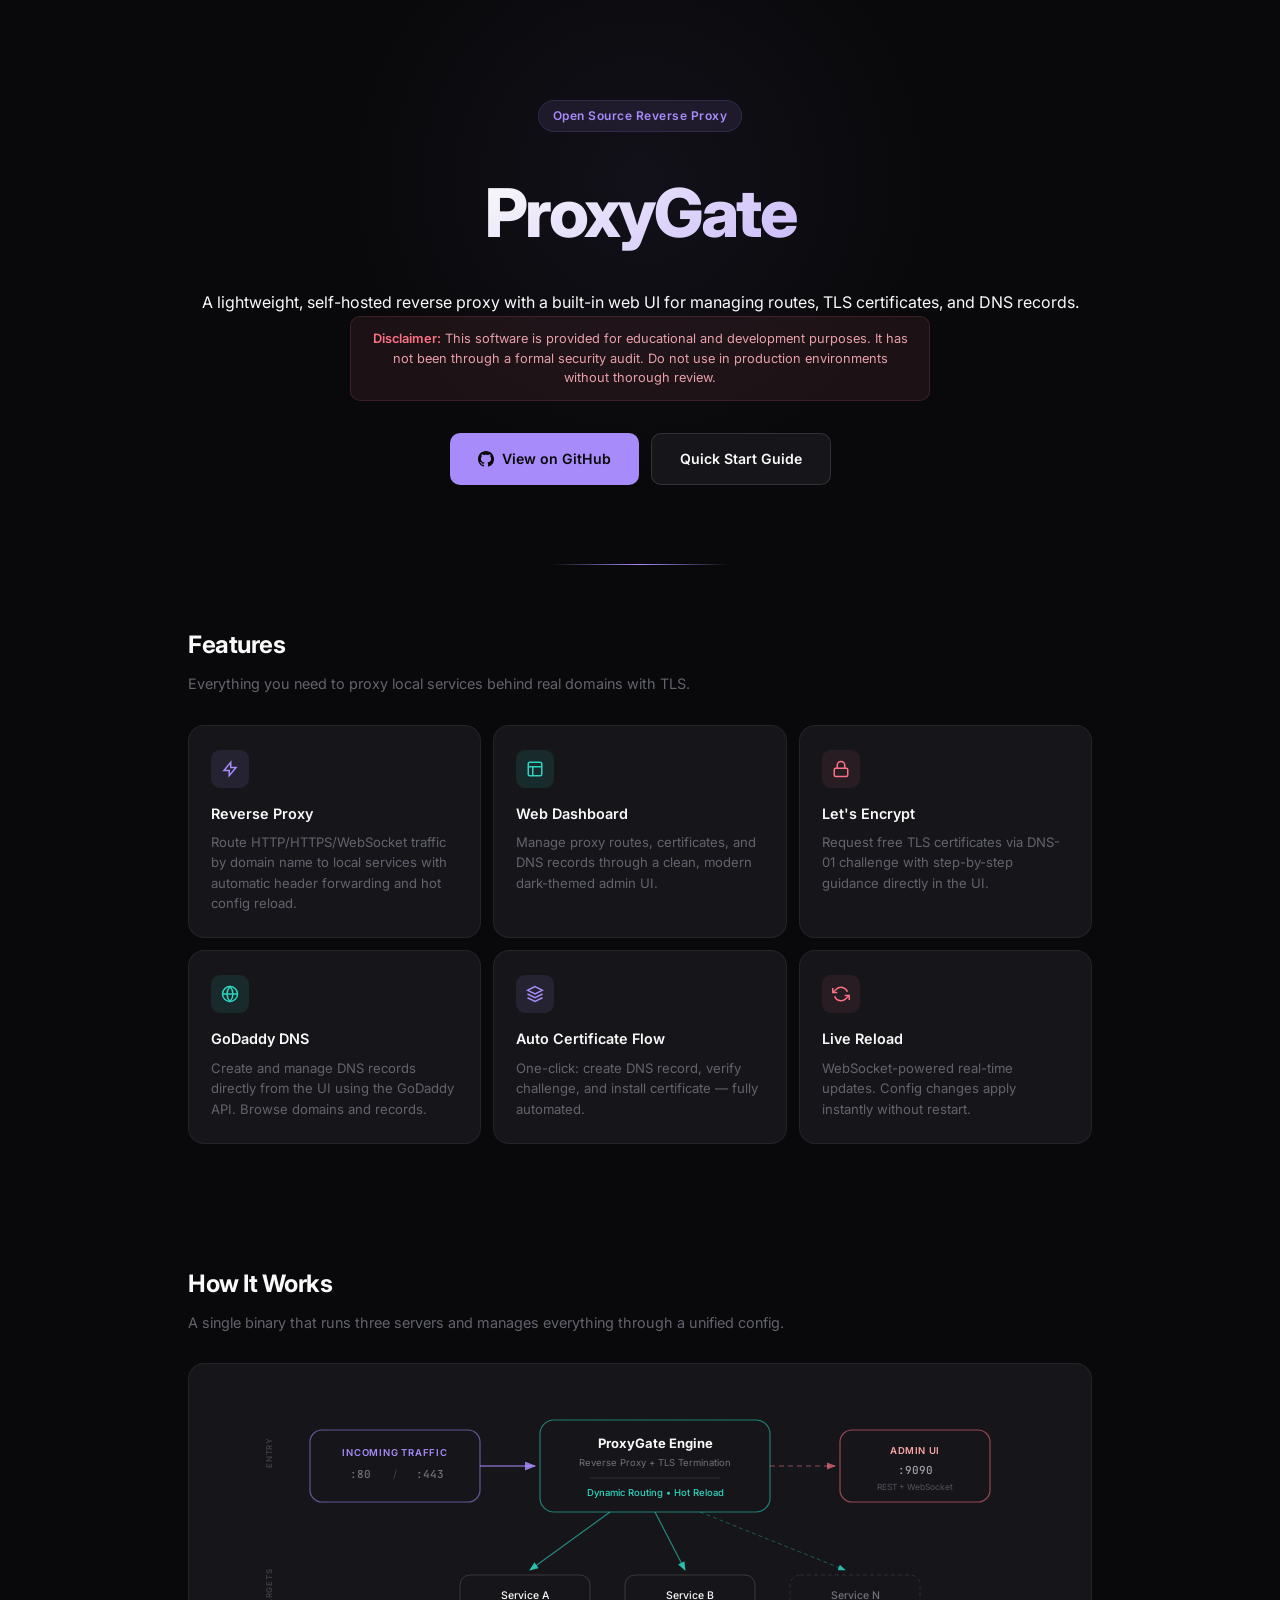
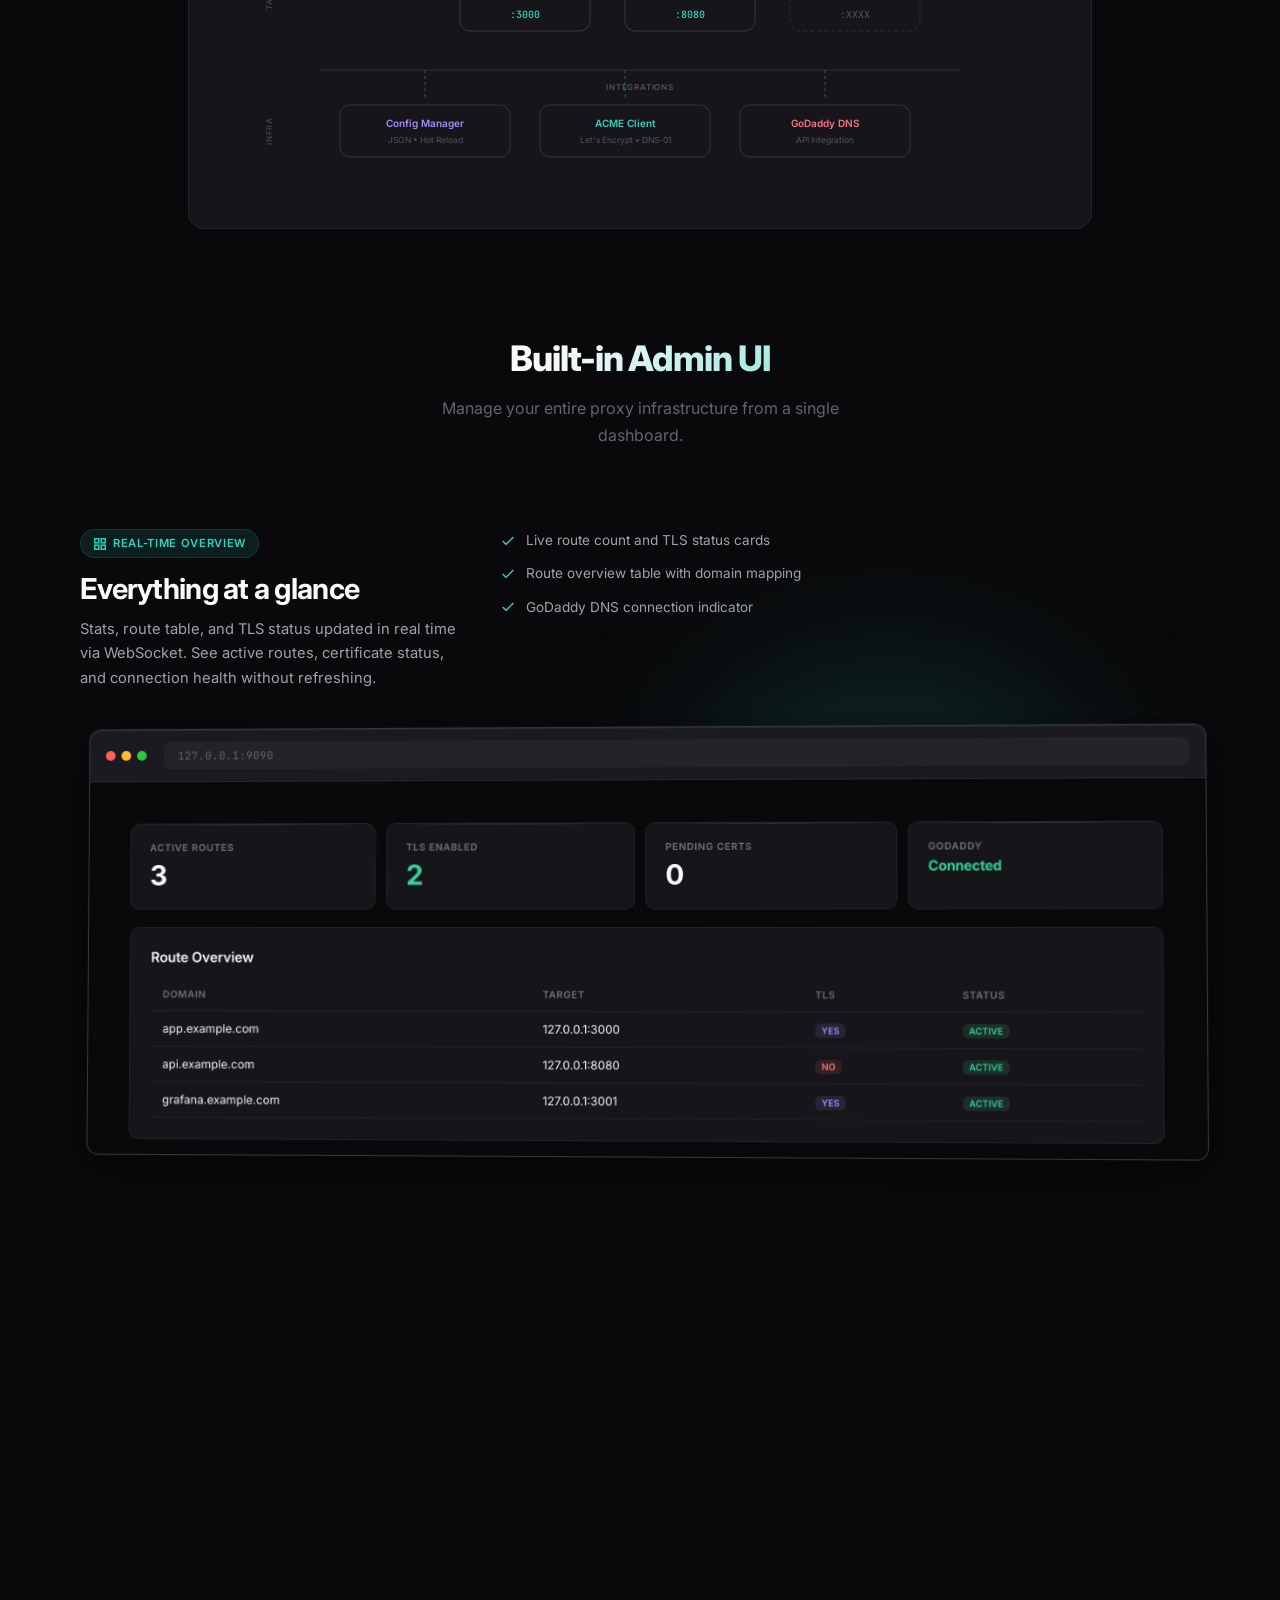
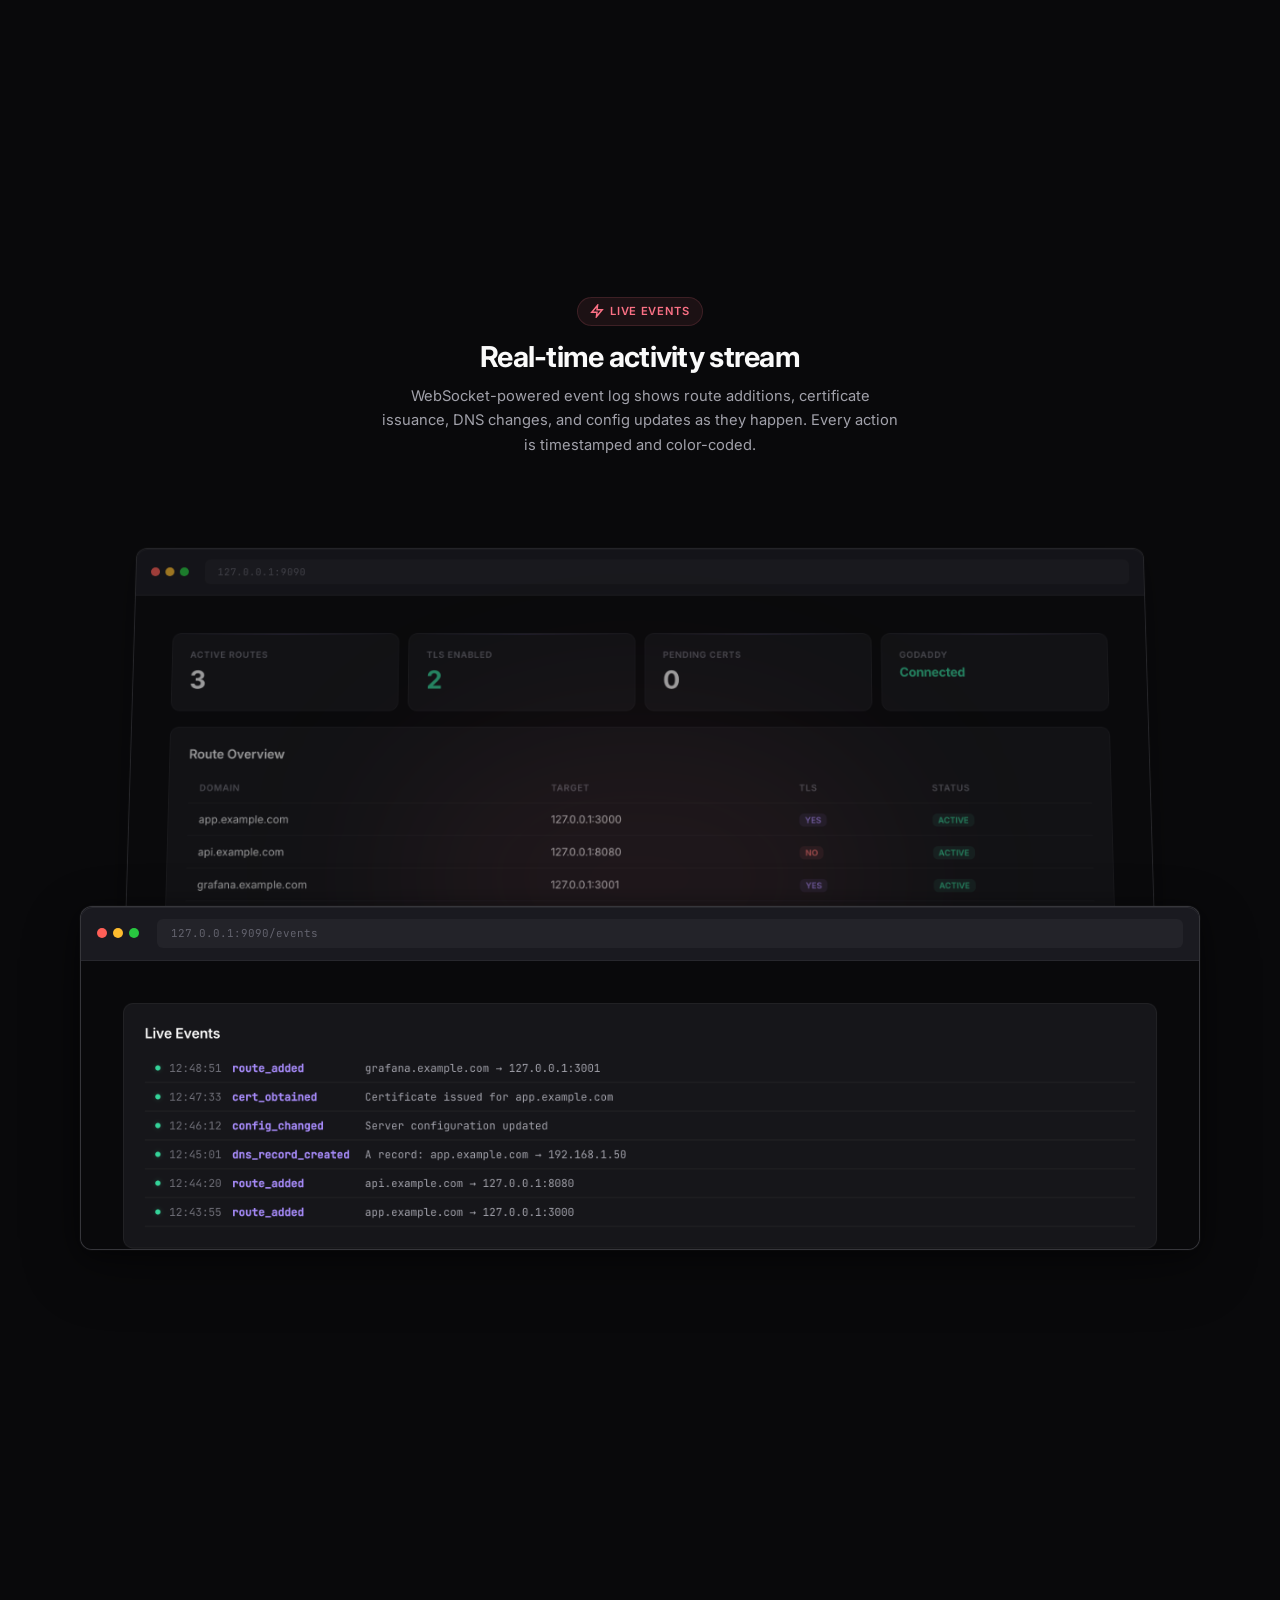
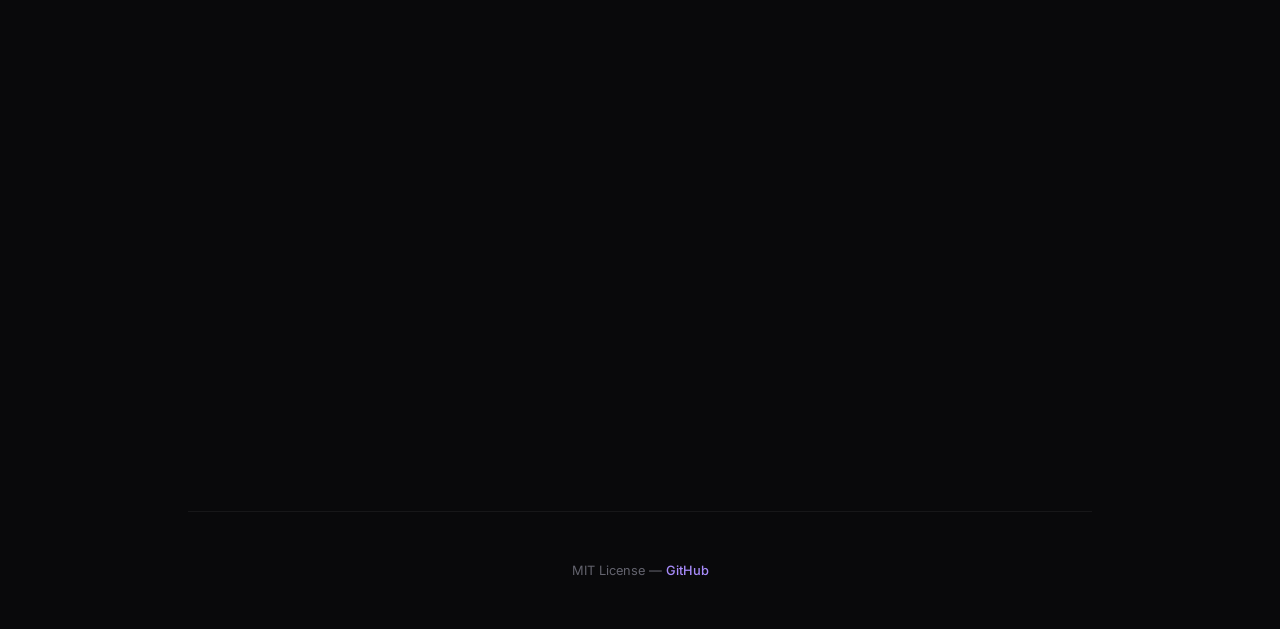
==== docs/index.html @ b7cec653 "Initial public release Local reverse proxy with web UI, Let's Encrypt DNS-01 challenge, and GoDaddy " ====
<!DOCTYPE html>
<html lang="en">
<head>
    <meta charset="UTF-8">
    <meta name="viewport" content="width=device-width, initial-scale=1.0">
    <title>ProxyGate - Local Reverse Proxy with Web UI</title>
    <link rel="preconnect" href="https://fonts.googleapis.com">
    <link rel="preconnect" href="https://fonts.gstatic.com" crossorigin>
    <link href="https://fonts.googleapis.com/css2?family=Inter:wght@400;500;600;700;800&family=JetBrains+Mono:wght@400;500&display=swap" rel="stylesheet">
    <style>
        :root {
            --bg: #09090b;
            --bg-raised: #111114;
            --bg-card: #16161a;
            --bg-card-hover: #1c1c22;
            --text: #fafafa;
            --text-secondary: #a1a1aa;
            --text-muted: #63636e;
            --accent: #a78bfa;
            --accent-dim: rgba(167, 139, 250, 0.10);
            --accent-glow: rgba(167, 139, 250, 0.25);
            --teal: #2dd4bf;
            --teal-dim: rgba(45, 212, 191, 0.10);
            --rose: #fb7185;
            --rose-dim: rgba(251, 113, 133, 0.08);
            --border: rgba(255, 255, 255, 0.06);
            --border-hover: rgba(255, 255, 255, 0.12);
            --radius: 16px;
            --radius-sm: 10px;
        }

        * { margin: 0; padding: 0; box-sizing: border-box; }

        body {
            font-family: 'Inter', -apple-system, BlinkMacSystemFont, sans-serif;
            background: var(--bg);
            color: var(--text);
            line-height: 1.7;
            -webkit-font-smoothing: antialiased;
            -moz-osx-font-smoothing: grayscale;
            overflow-x: hidden;
        }

        .container {
            max-width: 960px;
            margin: 0 auto;
            padding: 0 28px;
        }

        .container-wide {
            max-width: 1200px;
            margin: 0 auto;
            padding: 0 40px;
        }

        /* Scroll reveal animations */
        .reveal {
            opacity: 0;
            transform: translateY(40px);
            transition: opacity 0.8s cubic-bezier(0.16, 1, 0.3, 1),
                        transform 0.8s cubic-bezier(0.16, 1, 0.3, 1);
        }
        .reveal.from-left {
            transform: translateX(-60px) translateY(0);
        }
        .reveal.from-right {
            transform: translateX(60px) translateY(0);
        }
        .reveal.visible {
            opacity: 1;
            transform: translateX(0) translateY(0);
        }
        .reveal-delay-1 { transition-delay: 0.1s; }
        .reveal-delay-2 { transition-delay: 0.2s; }
        .reveal-delay-3 { transition-delay: 0.3s; }

        /* Hero */
        header {
            padding: 100px 0 80px;
            text-align: center;
            position: relative;
        }

        header::before {
            content: '';
            position: absolute;
            top: -120px;
            left: 50%;
            transform: translateX(-50%);
            width: 600px;
            height: 600px;
            background: radial-gradient(circle, rgba(167, 139, 250, 0.06) 0%, transparent 70%);
            pointer-events: none;
        }

        header::after {
            content: '';
            position: absolute;
            bottom: 0;
            left: 50%;
            transform: translateX(-50%);
            width: 180px;
            height: 1px;
            background: linear-gradient(90deg, transparent, var(--accent), transparent);
        }

        .pill {
            display: inline-block;
            padding: 5px 14px;
            background: var(--accent-dim);
            color: var(--accent);
            border-radius: 100px;
            font-size: 0.75rem;
            font-weight: 600;
            letter-spacing: 0.04em;
            margin-bottom: 24px;
            border: 1px solid rgba(167, 139, 250, 0.12);
        }

        header h1 {
            font-size: 4.2rem;
            font-weight: 800;
            letter-spacing: -0.04em;
            background: linear-gradient(145deg, #fafafa 30%, var(--accent) 100%);
            -webkit-background-clip: text;
            -webkit-text-fill-color: transparent;
            background-clip: text;
            margin-bottom: 18px;
        }

        header > p {
            font-size: 1.15rem;
            color: var(--text-secondary);
            max-width: 540px;
            margin: 0 auto 32px;
            font-weight: 400;
        }

        .disclaimer {
            background: var(--rose-dim);
            border: 1px solid rgba(251, 113, 133, 0.14);
            border-radius: var(--radius-sm);
            padding: 12px 18px;
            margin: 0 auto 32px;
            max-width: 580px;
            font-size: 0.8rem;
            color: #e8a0ab;
            line-height: 1.55;
        }

        .disclaimer strong {
            color: var(--rose);
            font-weight: 600;
        }

        .cta-group {
            display: flex;
            gap: 12px;
            justify-content: center;
            flex-wrap: wrap;
        }

        .cta {
            display: inline-flex;
            align-items: center;
            gap: 8px;
            padding: 13px 28px;
            border-radius: var(--radius-sm);
            font-size: 0.88rem;
            font-weight: 600;
            text-decoration: none;
            transition: all 0.25s ease;
        }

        .cta-primary {
            background: var(--accent);
            color: #09090b;
        }
        .cta-primary:hover {
            box-shadow: 0 0 36px var(--accent-glow);
            transform: translateY(-2px);
        }

        .cta-secondary {
            background: var(--bg-card);
            color: var(--text);
            border: 1px solid var(--border-hover);
        }
        .cta-secondary:hover {
            background: var(--bg-card-hover);
            border-color: var(--text-muted);
            transform: translateY(-2px);
        }

        /* Sections */
        section {
            padding: 60px 0;
        }

        .section-header {
            margin-bottom: 28px;
        }

        .section-header h2 {
            font-size: 1.5rem;
            font-weight: 700;
            letter-spacing: -0.02em;
            margin-bottom: 6px;
            color: var(--text);
        }

        .section-header p {
            color: var(--text-muted);
            font-size: 0.9rem;
        }

        /* Features */
        .features {
            display: grid;
            grid-template-columns: repeat(3, 1fr);
            gap: 12px;
        }

        .feature {
            background: var(--bg-card);
            border: 1px solid var(--border);
            border-radius: var(--radius);
            padding: 24px 22px;
            transition: all 0.3s ease;
        }

        .feature:hover {
            border-color: var(--border-hover);
            background: var(--bg-card-hover);
            transform: translateY(-3px);
        }

        .feature-icon {
            width: 38px;
            height: 38px;
            border-radius: 9px;
            display: flex;
            align-items: center;
            justify-content: center;
            margin-bottom: 14px;
        }

        .feature-icon.purple { background: var(--accent-dim); }
        .feature-icon.teal { background: var(--teal-dim); }
        .feature-icon.rose { background: var(--rose-dim); }

        .feature h3 {
            font-size: 0.9rem;
            font-weight: 600;
            margin-bottom: 6px;
        }

        .feature p {
            color: var(--text-muted);
            font-size: 0.82rem;
            line-height: 1.55;
        }

        /* Architecture diagram */
        .arch-diagram {
            background: var(--bg-card);
            border: 1px solid var(--border);
            border-radius: var(--radius);
            padding: 36px 24px 28px;
        }

        .arch-diagram svg {
            width: 100%;
            max-width: 760px;
            margin: 0 auto;
            display: block;
        }

        /* ============================
           PRODUCT SHOWCASE (Redesigned)
           ============================ */
        .showcase-section {
            padding: 40px 0 20px;
        }

        .showcase-section > .container:first-child {
            margin-bottom: 20px;
        }

        .showcase-section .section-header {
            text-align: center;
            margin-bottom: 16px;
        }

        .showcase-section .section-header h2 {
            font-size: 2.2rem;
            font-weight: 800;
            letter-spacing: -0.03em;
            background: linear-gradient(145deg, #fafafa 40%, var(--teal) 100%);
            -webkit-background-clip: text;
            -webkit-text-fill-color: transparent;
            background-clip: text;
        }

        .showcase-section .section-header p {
            font-size: 1rem;
            max-width: 480px;
            margin: 0 auto;
        }

        /* Showcase block: text row + full-width image */
        .showcase-block {
            position: relative;
            padding: 60px 0;
        }

        .showcase-block + .showcase-block {
            padding-top: 20px;
        }

        .showcase-meta {
            display: flex;
            align-items: flex-start;
            gap: 40px;
            margin-bottom: 36px;
        }

        .showcase-meta.align-right {
            flex-direction: row-reverse;
            text-align: right;
        }

        .showcase-meta.align-right .detail-list {
            align-items: flex-end;
        }

        .showcase-lead {
            flex: 0 0 auto;
            max-width: 380px;
        }

        .showcase-lead .label {
            display: inline-flex;
            align-items: center;
            gap: 6px;
            padding: 4px 12px;
            border-radius: 100px;
            font-size: 0.7rem;
            font-weight: 600;
            letter-spacing: 0.06em;
            text-transform: uppercase;
            margin-bottom: 14px;
        }

        .label-purple { background: var(--accent-dim); color: var(--accent); border: 1px solid rgba(167,139,250,0.15); }
        .label-teal { background: var(--teal-dim); color: var(--teal); border: 1px solid rgba(45,212,191,0.15); }
        .label-rose { background: var(--rose-dim); color: var(--rose); border: 1px solid rgba(251,113,133,0.15); }

        .showcase-lead h3 {
            font-size: 1.8rem;
            font-weight: 700;
            letter-spacing: -0.025em;
            line-height: 1.2;
            margin-bottom: 10px;
        }

        .showcase-lead > p {
            color: var(--text-secondary);
            font-size: 0.92rem;
            line-height: 1.65;
        }

        .showcase-aside {
            flex: 1;
            display: flex;
            align-items: center;
        }

        .detail-list {
            list-style: none;
            display: flex;
            flex-direction: column;
            gap: 10px;
        }

        .detail-list li {
            display: flex;
            align-items: center;
            gap: 10px;
            color: var(--text-secondary);
            font-size: 0.85rem;
        }

        .detail-list li svg {
            flex-shrink: 0;
        }

        /* Screenshot with browser window chrome */
        .showcase-frame {
            position: relative;
        }

        .screenshot-wrap {
            position: relative;
            border-radius: 12px;
            overflow: hidden;
            background: #1a1a20;
            border: 1px solid var(--border-hover);
            box-shadow:
                0 4px 24px rgba(0, 0, 0, 0.4),
                0 20px 60px rgba(0, 0, 0, 0.3),
                0 0 0 1px rgba(255,255,255,0.03);
            transition: transform 0.6s cubic-bezier(0.16, 1, 0.3, 1),
                        box-shadow 0.6s cubic-bezier(0.16, 1, 0.3, 1);
        }

        .screenshot-wrap:hover {
            transform: translateY(-6px) scale(1.008);
            box-shadow:
                0 8px 40px rgba(0, 0, 0, 0.5),
                0 30px 80px rgba(0, 0, 0, 0.4);
        }

        .screenshot-wrap::after {
            content: '';
            position: absolute;
            inset: 0;
            border-radius: 12px;
            box-shadow: inset 0 1px 0 rgba(255,255,255,0.06);
            pointer-events: none;
        }

        /* Perspective tilt variants */
        .tilt-right {
            transform: perspective(1400px) rotateY(-2deg) rotateX(1deg);
        }
        .tilt-right:hover {
            transform: perspective(1400px) rotateY(0deg) rotateX(0deg) translateY(-6px) scale(1.008);
        }

        .tilt-left {
            transform: perspective(1400px) rotateY(2deg) rotateX(1deg);
        }
        .tilt-left:hover {
            transform: perspective(1400px) rotateY(0deg) rotateX(0deg) translateY(-6px) scale(1.008);
        }

        /* Browser window title bar */
        .window-chrome {
            display: flex;
            align-items: center;
            gap: 6px;
            padding: 12px 16px;
            background: #1a1a20;
            border-bottom: 1px solid var(--border);
        }

        .window-dot {
            width: 10px;
            height: 10px;
            border-radius: 50%;
        }

        .window-dot.red { background: #ff5f57; }
        .window-dot.yellow { background: #febc2e; }
        .window-dot.green { background: #28c840; }

        .window-url {
            flex: 1;
            margin-left: 12px;
            padding: 5px 14px;
            background: rgba(255,255,255,0.04);
            border-radius: 6px;
            font-family: 'JetBrains Mono', monospace;
            font-size: 0.68rem;
            color: var(--text-muted);
            white-space: nowrap;
            overflow: hidden;
            text-overflow: ellipsis;
        }

        .screenshot-wrap img {
            width: 100%;
            display: block;
        }

        /* Glow orbs */
        .glow-orb {
            position: absolute;
            border-radius: 50%;
            filter: blur(80px);
            pointer-events: none;
            z-index: 0;
        }

        .glow-purple { background: rgba(167, 139, 250, 0.18); }
        .glow-teal { background: rgba(45, 212, 191, 0.15); }
        .glow-rose { background: rgba(251, 113, 133, 0.14); }

        /* Dot grid decoration */
        .dot-grid {
            position: absolute;
            width: 120px;
            height: 120px;
            background-image: radial-gradient(rgba(167, 139, 250, 0.15) 1px, transparent 1px);
            background-size: 12px 12px;
            pointer-events: none;
            opacity: 0.5;
        }

        /* Stacked overlap composition */
        .showcase-stack {
            position: relative;
            padding: 60px 0 80px;
        }

        .showcase-stack .showcase-lead {
            text-align: center;
            max-width: 520px;
            margin: 0 auto 48px;
        }

        .stack-container {
            position: relative;
            perspective: 1200px;
        }

        .stack-back {
            position: relative;
            z-index: 1;
            transform: perspective(1200px) rotateX(2deg) scale(0.92);
            transform-origin: center bottom;
            opacity: 0.6;
            transition: all 0.5s cubic-bezier(0.16, 1, 0.3, 1);
        }

        .stack-front {
            position: relative;
            z-index: 2;
            margin-top: -30px;
            transition: all 0.5s cubic-bezier(0.16, 1, 0.3, 1);
        }

        .stack-container:hover .stack-back {
            transform: perspective(1200px) rotateX(0deg) scale(0.95);
            opacity: 0.75;
        }

        .stack-container:hover .stack-front {
            transform: translateY(-8px);
        }

        /* Code */
        .code-block {
            background: var(--bg-raised);
            border: 1px solid var(--border);
            border-radius: var(--radius);
            padding: 22px 24px;
            overflow-x: auto;
            position: relative;
        }

        .code-block::before {
            content: 'terminal';
            position: absolute;
            top: 10px;
            right: 14px;
            font-size: 0.65rem;
            color: var(--text-muted);
            font-family: 'JetBrains Mono', monospace;
            text-transform: uppercase;
            letter-spacing: 0.08em;
            opacity: 0.6;
        }

        .code-block pre {
            margin: 0;
            background: none;
            border: none;
            padding: 0;
        }

        .code-block code {
            font-family: 'JetBrains Mono', monospace;
            font-size: 0.82rem;
            line-height: 1.9;
            color: var(--text-secondary);
            white-space: pre;
        }

        .code-block .cmd { color: var(--teal); }
        .code-block .arg { color: var(--text); }
        .code-block .comment { color: var(--text-muted); font-style: italic; }
        .code-block .path { color: var(--accent); }

        /* Footer */
        footer {
            padding: 48px 0;
            text-align: center;
            border-top: 1px solid var(--border);
        }

        footer p {
            color: var(--text-muted);
            font-size: 0.8rem;
        }

        footer a {
            color: var(--accent);
            text-decoration: none;
            font-weight: 500;
        }
        footer a:hover { text-decoration: underline; }

        /* Responsive */
        @media (max-width: 900px) {
            .showcase-meta,
            .showcase-meta.align-right {
                flex-direction: column;
                text-align: left;
                gap: 20px;
            }
            .showcase-meta.align-right .detail-list {
                align-items: flex-start;
            }
            .showcase-lead h3 { font-size: 1.4rem; }
            .tilt-left, .tilt-right {
                transform: none;
            }
            .stack-back {
                transform: scale(0.95);
            }
        }

        @media (max-width: 700px) {
            .features { grid-template-columns: 1fr; }
            header h1 { font-size: 2.6rem; }
            .container-wide { padding: 0 20px; }
            .showcase-section .section-header h2 { font-size: 1.6rem; }
        }
    </style>
</head>
<body>
    <div class="container">
        <header>
            <div class="reveal">
                <span class="pill">Open Source Reverse Proxy</span>
                <h1>ProxyGate</h1>
                <p>A lightweight, self-hosted reverse proxy with a built-in web UI for managing routes, TLS certificates, and DNS records.</p>
            </div>

            <div class="reveal reveal-delay-1">
                <div class="disclaimer">
                    <strong>Disclaimer:</strong> This software is provided for educational and development purposes.
                    It has not been through a formal security audit.
                    Do not use in production environments without thorough review.
                </div>
            </div>

            <div class="cta-group reveal reveal-delay-2">
                <a href="https://github.com/gcis/proxygate" class="cta cta-primary">
                    <svg width="16" height="16" viewBox="0 0 16 16" fill="currentColor"><path d="M8 0C3.58 0 0 3.58 0 8c0 3.54 2.29 6.53 5.47 7.59.4.07.55-.17.55-.38 0-.19-.01-.82-.01-1.49-2.01.37-2.53-.49-2.69-.94-.09-.23-.48-.94-.82-1.13-.28-.15-.68-.52-.01-.53.63-.01 1.08.58 1.23.82.72 1.21 1.87.87 2.33.66.07-.52.28-.87.51-1.07-1.78-.2-3.64-.89-3.64-3.95 0-.87.31-1.59.82-2.15-.08-.2-.36-1.02.08-2.12 0 0 .67-.21 2.2.82.64-.18 1.32-.27 2-.27.68 0 1.36.09 2 .27 1.53-1.04 2.2-.82 2.2-.82.44 1.1.16 1.92.08 2.12.51.56.82 1.27.82 2.15 0 3.07-1.87 3.75-3.65 3.95.29.25.54.73.54 1.48 0 1.07-.01 1.93-.01 2.2 0 .21.15.46.55.38A8.013 8.013 0 0016 8c0-4.42-3.58-8-8-8z"/></svg>
                    View on GitHub
                </a>
                <a href="https://github.com/gcis/proxygate#quick-start" class="cta cta-secondary">Quick Start Guide</a>
            </div>
        </header>

        <section>
            <div class="section-header reveal">
                <h2>Features</h2>
                <p>Everything you need to proxy local services behind real domains with TLS.</p>
            </div>
            <div class="features">
                <div class="feature reveal reveal-delay-1">
                    <div class="feature-icon purple">
                        <svg width="18" height="18" fill="none" viewBox="0 0 24 24" stroke="currentColor" stroke-width="2" color="#a78bfa"><path d="M13 10V3L4 14h7v7l9-11h-7z"/></svg>
                    </div>
                    <h3>Reverse Proxy</h3>
                    <p>Route HTTP/HTTPS/WebSocket traffic by domain name to local services with automatic header forwarding and hot config reload.</p>
                </div>
                <div class="feature reveal reveal-delay-2">
                    <div class="feature-icon teal">
                        <svg width="18" height="18" fill="none" viewBox="0 0 24 24" stroke="currentColor" stroke-width="2" color="#2dd4bf"><rect x="3" y="3" width="18" height="18" rx="2"/><path d="M3 9h18M9 21V9"/></svg>
                    </div>
                    <h3>Web Dashboard</h3>
                    <p>Manage proxy routes, certificates, and DNS records through a clean, modern dark-themed admin UI.</p>
                </div>
                <div class="feature reveal reveal-delay-3">
                    <div class="feature-icon rose">
                        <svg width="18" height="18" fill="none" viewBox="0 0 24 24" stroke="currentColor" stroke-width="2" color="#fb7185"><rect x="3" y="11" width="18" height="11" rx="2"/><path d="M7 11V7a5 5 0 0110 0v4"/></svg>
                    </div>
                    <h3>Let's Encrypt</h3>
                    <p>Request free TLS certificates via DNS-01 challenge with step-by-step guidance directly in the UI.</p>
                </div>
                <div class="feature reveal reveal-delay-1">
                    <div class="feature-icon teal">
                        <svg width="18" height="18" fill="none" viewBox="0 0 24 24" stroke="currentColor" stroke-width="2" color="#2dd4bf"><circle cx="12" cy="12" r="10"/><path d="M2 12h20M12 2a15.3 15.3 0 014 10 15.3 15.3 0 01-4 10 15.3 15.3 0 01-4-10A15.3 15.3 0 0112 2z"/></svg>
                    </div>
                    <h3>GoDaddy DNS</h3>
                    <p>Create and manage DNS records directly from the UI using the GoDaddy API. Browse domains and records.</p>
                </div>
                <div class="feature reveal reveal-delay-2">
                    <div class="feature-icon purple">
                        <svg width="18" height="18" fill="none" viewBox="0 0 24 24" stroke="currentColor" stroke-width="2" color="#a78bfa"><path d="M12 2L2 7l10 5 10-5-10-5zM2 17l10 5 10-5M2 12l10 5 10-5"/></svg>
                    </div>
                    <h3>Auto Certificate Flow</h3>
                    <p>One-click: create DNS record, verify challenge, and install certificate &mdash; fully automated.</p>
                </div>
                <div class="feature reveal reveal-delay-3">
                    <div class="feature-icon rose">
                        <svg width="18" height="18" fill="none" viewBox="0 0 24 24" stroke="currentColor" stroke-width="2" color="#fb7185"><path d="M1 4v6h6M23 20v-6h-6"/><path d="M20.49 9A9 9 0 005.64 5.64L1 10m22 4l-4.64 4.36A9 9 0 013.51 15"/></svg>
                    </div>
                    <h3>Live Reload</h3>
                    <p>WebSocket-powered real-time updates. Config changes apply instantly without restart.</p>
                </div>
            </div>
        </section>

        <section>
            <div class="section-header reveal">
                <h2>How It Works</h2>
                <p>A single binary that runs three servers and manages everything through a unified config.</p>
            </div>
            <div class="arch-diagram reveal">
                <svg viewBox="0 0 760 400" fill="none" xmlns="http://www.w3.org/2000/svg">
                    <defs>
                        <pattern id="dots" x="0" y="0" width="40" height="40" patternUnits="userSpaceOnUse">
                            <circle cx="20" cy="20" r="0.5" fill="rgba(255,255,255,0.035)"/>
                        </pattern>
                        <marker id="arrow-teal" viewBox="0 0 10 8" refX="9" refY="4" markerWidth="8" markerHeight="6" orient="auto-start-reverse">
                            <path d="M0,0 L10,4 L0,8 Z" fill="#2dd4bf" fill-opacity="0.85"/>
                        </marker>
                        <marker id="arrow-purple" viewBox="0 0 10 8" refX="9" refY="4" markerWidth="8" markerHeight="6" orient="auto-start-reverse">
                            <path d="M0,0 L10,4 L0,8 Z" fill="#a78bfa" fill-opacity="0.85"/>
                        </marker>
                        <marker id="arrow-rose" viewBox="0 0 10 8" refX="9" refY="4" markerWidth="8" markerHeight="6" orient="auto-start-reverse">
                            <path d="M0,0 L10,4 L0,8 Z" fill="#fb7185" fill-opacity="0.7"/>
                        </marker>
                    </defs>
                    <rect width="760" height="400" fill="url(#dots)"/>
                    <text x="12" y="68" fill="#3f3f46" font-family="Inter, sans-serif" font-size="8" font-weight="600" letter-spacing="0.1em" transform="rotate(-90, 12, 68)">ENTRY</text>
                    <text x="12" y="210" fill="#3f3f46" font-family="Inter, sans-serif" font-size="8" font-weight="600" letter-spacing="0.1em" transform="rotate(-90, 12, 210)">TARGETS</text>
                    <text x="12" y="345" fill="#3f3f46" font-family="Inter, sans-serif" font-size="8" font-weight="600" letter-spacing="0.1em" transform="rotate(-90, 12, 345)">INFRA</text>
                    <rect x="50" y="30" width="170" height="72" rx="12" fill="#16161a" stroke="#a78bfa" stroke-width="1.2" stroke-opacity="0.55"/>
                    <text x="135" y="56" text-anchor="middle" fill="#a78bfa" font-family="Inter, sans-serif" font-size="9.5" font-weight="600" letter-spacing="0.08em">INCOMING TRAFFIC</text>
                    <text x="100" y="78" text-anchor="middle" fill="#71717a" font-family="JetBrains Mono, monospace" font-size="11" font-weight="500">:80</text>
                    <text x="135" y="78" text-anchor="middle" fill="#3f3f46" font-family="Inter, sans-serif" font-size="11">/</text>
                    <text x="170" y="78" text-anchor="middle" fill="#71717a" font-family="JetBrains Mono, monospace" font-size="11" font-weight="500">:443</text>
                    <rect x="280" y="20" width="230" height="92" rx="14" fill="#16161a" stroke="#2dd4bf" stroke-width="1.2" stroke-opacity="0.55"/>
                    <text x="395" y="48" text-anchor="middle" fill="#fafafa" font-family="Inter, sans-serif" font-size="13" font-weight="700">ProxyGate Engine</text>
                    <text x="395" y="66" text-anchor="middle" fill="#71717a" font-family="Inter, sans-serif" font-size="9.5">Reverse Proxy + TLS Termination</text>
                    <line x1="330" y1="78" x2="460" y2="78" stroke="rgba(255,255,255,0.1)" stroke-width="1"/>
                    <text x="395" y="96" text-anchor="middle" fill="#2dd4bf" font-family="Inter, sans-serif" font-size="9.5" font-weight="500">Dynamic Routing  &#x2022;  Hot Reload</text>
                    <rect x="580" y="30" width="150" height="72" rx="12" fill="#16161a" stroke="#fb7185" stroke-width="1.2" stroke-opacity="0.55"/>
                    <text x="655" y="54" text-anchor="middle" fill="#fca5a5" font-family="Inter, sans-serif" font-size="9.5" font-weight="600" letter-spacing="0.06em">ADMIN UI</text>
                    <text x="655" y="74" text-anchor="middle" fill="#a1a1aa" font-family="JetBrains Mono, monospace" font-size="11" font-weight="500">:9090</text>
                    <text x="655" y="90" text-anchor="middle" fill="#52525b" font-family="Inter, sans-serif" font-size="8.5">REST + WebSocket</text>
                    <line x1="220" y1="66" x2="275" y2="66" stroke="#a78bfa" stroke-width="1.5" stroke-opacity="0.7" marker-end="url(#arrow-purple)"/>
                    <line x1="510" y1="66" x2="575" y2="66" stroke="#fb7185" stroke-width="1.2" stroke-opacity="0.55" stroke-dasharray="5 4" marker-end="url(#arrow-rose)"/>
                    <rect x="200" y="175" width="130" height="56" rx="10" fill="#16161a" stroke="rgba(255,255,255,0.15)" stroke-width="1"/>
                    <text x="265" y="199" text-anchor="middle" fill="#fafafa" font-family="Inter, sans-serif" font-size="10.5" font-weight="500">Service A</text>
                    <text x="265" y="218" text-anchor="middle" fill="#2dd4bf" font-family="JetBrains Mono, monospace" font-size="10" font-weight="500">:3000</text>
                    <rect x="365" y="175" width="130" height="56" rx="10" fill="#16161a" stroke="rgba(255,255,255,0.15)" stroke-width="1"/>
                    <text x="430" y="199" text-anchor="middle" fill="#fafafa" font-family="Inter, sans-serif" font-size="10.5" font-weight="500">Service B</text>
                    <text x="430" y="218" text-anchor="middle" fill="#2dd4bf" font-family="JetBrains Mono, monospace" font-size="10" font-weight="500">:8080</text>
                    <rect x="530" y="175" width="130" height="56" rx="10" fill="#16161a" stroke="rgba(255,255,255,0.1)" stroke-width="1" stroke-dasharray="4 3"/>
                    <text x="595" y="199" text-anchor="middle" fill="#71717a" font-family="Inter, sans-serif" font-size="10.5" font-weight="500">Service N</text>
                    <text x="595" y="218" text-anchor="middle" fill="#52525b" font-family="JetBrains Mono, monospace" font-size="10">:XXXX</text>
                    <line x1="350" y1="112" x2="270" y2="170" stroke="#2dd4bf" stroke-width="1.2" stroke-opacity="0.6" marker-end="url(#arrow-teal)"/>
                    <line x1="395" y1="112" x2="425" y2="170" stroke="#2dd4bf" stroke-width="1.2" stroke-opacity="0.6" marker-end="url(#arrow-teal)"/>
                    <line x1="440" y1="112" x2="585" y2="170" stroke="#2dd4bf" stroke-width="1" stroke-opacity="0.35" stroke-dasharray="4 3" marker-end="url(#arrow-teal)"/>
                    <line x1="60" y1="270" x2="700" y2="270" stroke="rgba(255,255,255,0.1)" stroke-width="1"/>
                    <text x="380" y="290" text-anchor="middle" fill="#52525b" font-family="Inter, sans-serif" font-size="8" font-weight="600" letter-spacing="0.1em">INTEGRATIONS</text>
                    <rect x="80" y="305" width="170" height="52" rx="10" fill="#16161a" stroke="rgba(255,255,255,0.12)" stroke-width="1"/>
                    <text x="165" y="327" text-anchor="middle" fill="#a78bfa" font-family="Inter, sans-serif" font-size="10" font-weight="600">Config Manager</text>
                    <text x="165" y="343" text-anchor="middle" fill="#52525b" font-family="Inter, sans-serif" font-size="8.5">JSON  &#x2022;  Hot Reload</text>
                    <rect x="280" y="305" width="170" height="52" rx="10" fill="#16161a" stroke="rgba(255,255,255,0.12)" stroke-width="1"/>
                    <text x="365" y="327" text-anchor="middle" fill="#2dd4bf" font-family="Inter, sans-serif" font-size="10" font-weight="600">ACME Client</text>
                    <text x="365" y="343" text-anchor="middle" fill="#52525b" font-family="Inter, sans-serif" font-size="8.5">Let's Encrypt  &#x2022;  DNS-01</text>
                    <rect x="480" y="305" width="170" height="52" rx="10" fill="#16161a" stroke="rgba(255,255,255,0.12)" stroke-width="1"/>
                    <text x="565" y="327" text-anchor="middle" fill="#fb7185" font-family="Inter, sans-serif" font-size="10" font-weight="600">GoDaddy DNS</text>
                    <text x="565" y="343" text-anchor="middle" fill="#52525b" font-family="Inter, sans-serif" font-size="8.5">API Integration</text>
                    <line x1="165" y1="270" x2="165" y2="300" stroke="#a78bfa" stroke-width="1" stroke-opacity="0.4" stroke-dasharray="3 3"/>
                    <line x1="365" y1="270" x2="365" y2="300" stroke="#2dd4bf" stroke-width="1" stroke-opacity="0.4" stroke-dasharray="3 3"/>
                    <line x1="565" y1="270" x2="565" y2="300" stroke="#fb7185" stroke-width="1" stroke-opacity="0.4" stroke-dasharray="3 3"/>
                </svg>
            </div>
        </section>
    </div>

    <!-- ========================
         PRODUCT SHOWCASE — WIDE
         ======================== -->
    <section class="showcase-section">
        <div class="container">
            <div class="section-header reveal">
                <h2>Built-in Admin UI</h2>
                <p>Manage your entire proxy infrastructure from a single dashboard.</p>
            </div>
        </div>

        <!-- Block 1: Dashboard -->
        <div class="container-wide">
            <div class="showcase-block">
                <div class="showcase-meta reveal">
                    <div class="showcase-lead">
                        <span class="label label-teal">
                            <svg width="14" height="14" fill="none" viewBox="0 0 24 24" stroke="currentColor" stroke-width="2.5" color="#2dd4bf"><rect x="3" y="3" width="7" height="7"/><rect x="14" y="3" width="7" height="7"/><rect x="14" y="14" width="7" height="7"/><rect x="3" y="14" width="7" height="7"/></svg>
                            Real-time Overview
                        </span>
                        <h3>Everything at a glance</h3>
                        <p>Stats, route table, and TLS status updated in real time via WebSocket. See active routes, certificate status, and connection health without refreshing.</p>
                    </div>
                    <div class="showcase-aside">
                        <ul class="detail-list">
                            <li>
                                <svg width="16" height="16" fill="none" viewBox="0 0 24 24" stroke="#2dd4bf" stroke-width="2"><polyline points="20 6 9 17 4 12"/></svg>
                                Live route count and TLS status cards
                            </li>
                            <li>
                                <svg width="16" height="16" fill="none" viewBox="0 0 24 24" stroke="#2dd4bf" stroke-width="2"><polyline points="20 6 9 17 4 12"/></svg>
                                Route overview table with domain mapping
                            </li>
                            <li>
                                <svg width="16" height="16" fill="none" viewBox="0 0 24 24" stroke="#2dd4bf" stroke-width="2"><polyline points="20 6 9 17 4 12"/></svg>
                                GoDaddy DNS connection indicator
                            </li>
                        </ul>
                    </div>
                </div>
                <div class="showcase-frame reveal reveal-delay-1">
                    <div class="glow-orb glow-teal" style="width: 400px; height: 300px; top: -60px; right: 10%;"></div>
                    <div class="dot-grid" style="top: -20px; right: 40px;"></div>
                    <div class="screenshot-wrap tilt-right">
                        <div class="window-chrome">
                            <span class="window-dot red"></span>
                            <span class="window-dot yellow"></span>
                            <span class="window-dot green"></span>
                            <span class="window-url">127.0.0.1:9090</span>
                        </div>
                        <img src="screenshots/dashboard.png" alt="Dashboard showing stat cards for active routes, TLS status, and route overview table" loading="lazy">
                    </div>
                </div>
            </div>

            <!-- Block 2: Routes -->
            <div class="showcase-block">
                <div class="showcase-meta align-right reveal">
                    <div class="showcase-lead">
                        <span class="label label-purple">
                            <svg width="14" height="14" fill="none" viewBox="0 0 24 24" stroke="currentColor" stroke-width="2.5" color="#a78bfa"><path d="M16 3h5v5M4 20L21 3M21 16v5h-5M15 15l6 6M4 4l5 5"/></svg>
                            Route Management
                        </span>
                        <h3>Domain mapping made simple</h3>
                        <p>Visual route cards with per-route TLS status, auto-cert badges, and quick actions. Add, edit, or delete routes without touching config files.</p>
                    </div>
                    <div class="showcase-aside">
                        <ul class="detail-list">
                            <li>
                                <svg width="16" height="16" fill="none" viewBox="0 0 24 24" stroke="#a78bfa" stroke-width="2"><polyline points="20 6 9 17 4 12"/></svg>
                                Card-based route display with status badges
                            </li>
                            <li>
                                <svg width="16" height="16" fill="none" viewBox="0 0 24 24" stroke="#a78bfa" stroke-width="2"><polyline points="20 6 9 17 4 12"/></svg>
                                One-click TLS and auto-cert toggles
                            </li>
                            <li>
                                <svg width="16" height="16" fill="none" viewBox="0 0 24 24" stroke="#a78bfa" stroke-width="2"><polyline points="20 6 9 17 4 12"/></svg>
                                Inline edit and delete actions
                            </li>
                        </ul>
                    </div>
                </div>
                <div class="showcase-frame reveal reveal-delay-1">
                    <div class="glow-orb glow-purple" style="width: 350px; height: 280px; top: -50px; left: 10%;"></div>
                    <div class="dot-grid" style="bottom: -20px; left: 30px;"></div>
                    <div class="screenshot-wrap tilt-left">
                        <div class="window-chrome">
                            <span class="window-dot red"></span>
                            <span class="window-dot yellow"></span>
                            <span class="window-dot green"></span>
                            <span class="window-url">127.0.0.1:9090/routes</span>
                        </div>
                        <img src="screenshots/routes.png" alt="Route cards showing domain, target, TLS and auto-cert badges" loading="lazy">
                    </div>
                </div>
            </div>

            <!-- Block 3: Events — stacked composition -->
            <div class="showcase-stack">
                <div class="showcase-lead reveal">
                    <span class="label label-rose">
                        <svg width="14" height="14" fill="none" viewBox="0 0 24 24" stroke="currentColor" stroke-width="2.5" color="#fb7185"><path d="M13 2L3 14h9l-1 8 10-12h-9l1-8z"/></svg>
                        Live Events
                    </span>
                    <h3>Real-time activity stream</h3>
                    <p>WebSocket-powered event log shows route additions, certificate issuance, DNS changes, and config updates as they happen. Every action is timestamped and color-coded.</p>
                </div>
                <div class="stack-container reveal reveal-delay-1">
                    <div class="glow-orb glow-rose" style="width: 500px; height: 300px; top: 50%; left: 50%; transform: translate(-50%, -50%);"></div>
                    <div class="stack-back">
                        <div class="screenshot-wrap">
                            <div class="window-chrome">
                                <span class="window-dot red"></span>
                                <span class="window-dot yellow"></span>
                                <span class="window-dot green"></span>
                                <span class="window-url">127.0.0.1:9090</span>
                            </div>
                            <img src="screenshots/dashboard.png" alt="Dashboard overview" loading="lazy">
                        </div>
                    </div>
                    <div class="stack-front">
                        <div class="screenshot-wrap">
                            <div class="window-chrome">
                                <span class="window-dot red"></span>
                                <span class="window-dot yellow"></span>
                                <span class="window-dot green"></span>
                                <span class="window-url">127.0.0.1:9090/events</span>
                            </div>
                            <img src="screenshots/events.png" alt="Live event log showing route additions, certificate issuance and DNS changes" loading="lazy">
                        </div>
                    </div>
                </div>
            </div>
        </div>
    </section>

    <div class="container">
        <section>
            <div class="section-header reveal">
                <h2>Quick Start</h2>
                <p>Get up and running in under a minute.</p>
            </div>
            <div class="code-block reveal"><pre><code><span class="cmd">git clone</span> <span class="path">https://github.com/gcis/proxygate.git</span>
<span class="cmd">cd</span> <span class="arg">proxygate</span>
<span class="cmd">make</span> <span class="arg">build</span>
<span class="cmd">./bin/proxygate</span>

<span class="comment"># Admin UI at http://127.0.0.1:9090</span>

<span class="comment"># With network whitelist for admin UI:</span>
<span class="cmd">./bin/proxygate</span> <span class="arg">--allow-network</span> <span class="path">192.168.1.0/24</span> <span class="arg">--allow-network</span> <span class="path">10.0.0.0/8</span></code></pre></div>
        </section>

        <section style="text-align:center" class="reveal">
            <div class="section-header" style="display:flex;flex-direction:column;align-items:center">
                <h2>API Reference</h2>
                <p>Full REST API with 15+ endpoints for routes, certificates, DNS, and real-time events.</p>
            </div>
            <a href="api.html" class="cta cta-secondary">View API Documentation &rarr;</a>
        </section>

        <footer>
            <p>MIT License &mdash; <a href="https://github.com/gcis/proxygate">GitHub</a></p>
        </footer>
    </div>

    <script>
        // Scroll-triggered reveal animations
        const revealObserver = new IntersectionObserver((entries) => {
            entries.forEach(entry => {
                if (entry.isIntersecting) {
                    entry.target.classList.add('visible');
                }
            });
        }, {
            threshold: 0.12,
            rootMargin: '0px 0px -40px 0px'
        });

        document.querySelectorAll('.reveal').forEach(el => {
            revealObserver.observe(el);
        });

        // Subtle parallax on screenshot glow orbs
        const frameOrbs = document.querySelectorAll('.showcase-frame .glow-orb');
        document.addEventListener('mousemove', (e) => {
            const mx = (e.clientX / window.innerWidth - 0.5) * 2;
            const my = (e.clientY / window.innerHeight - 0.5) * 2;
            frameOrbs.forEach(orb => {
                orb.style.transform = `translate(${mx * 18}px, ${my * 18}px)`;
            });
        });
    </script>
</body>
</html>
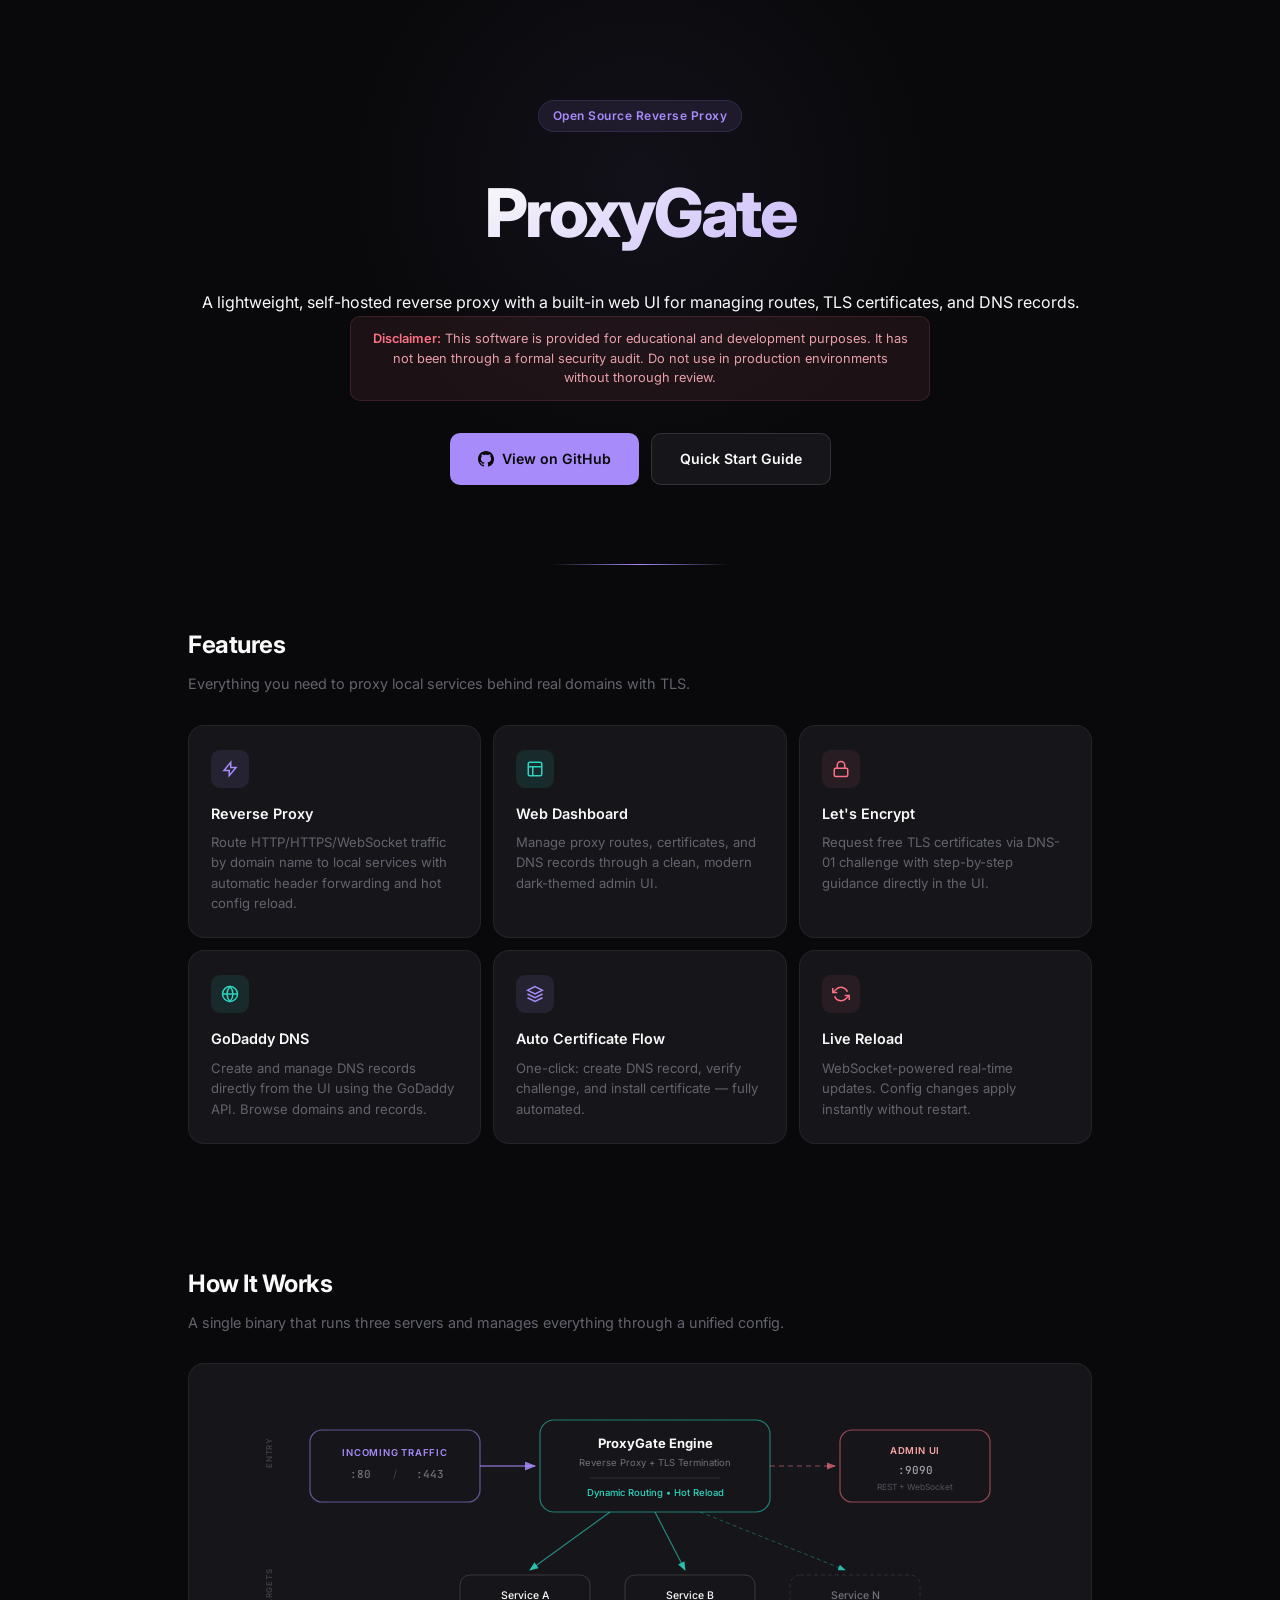
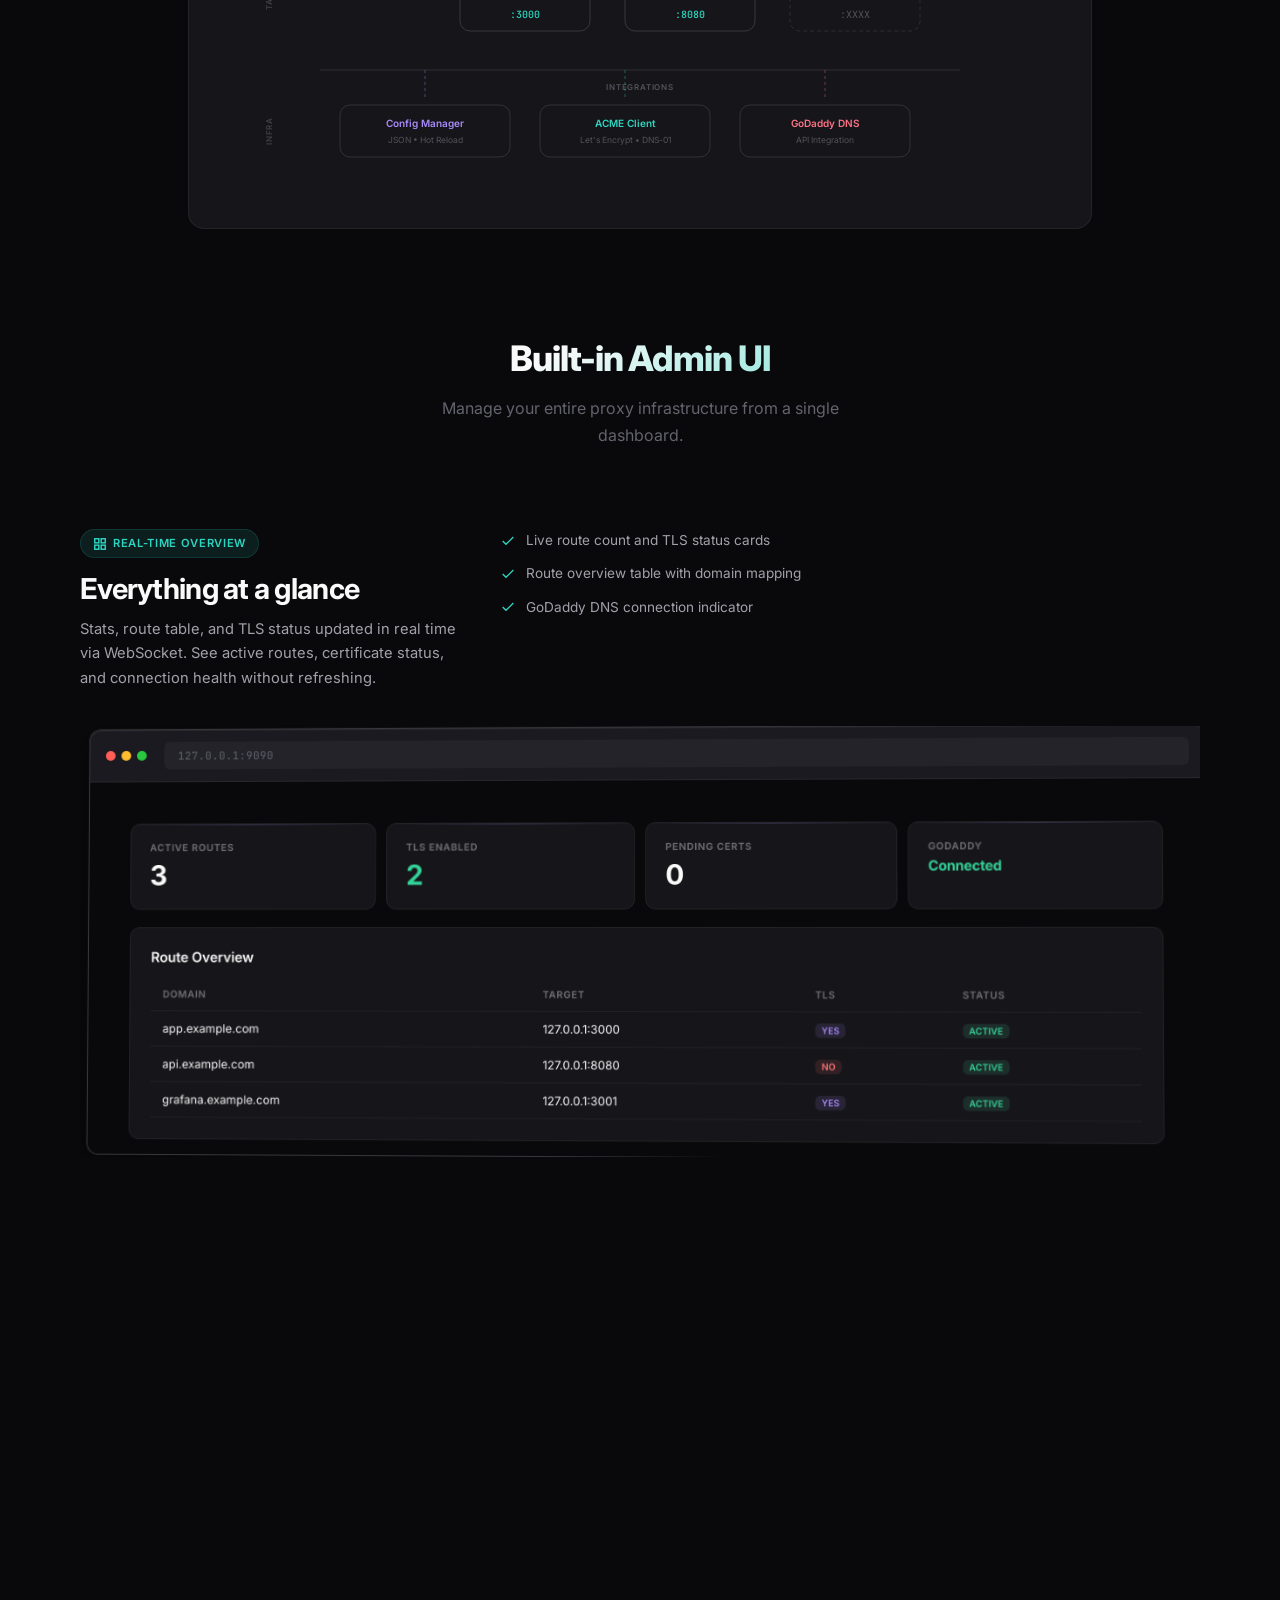
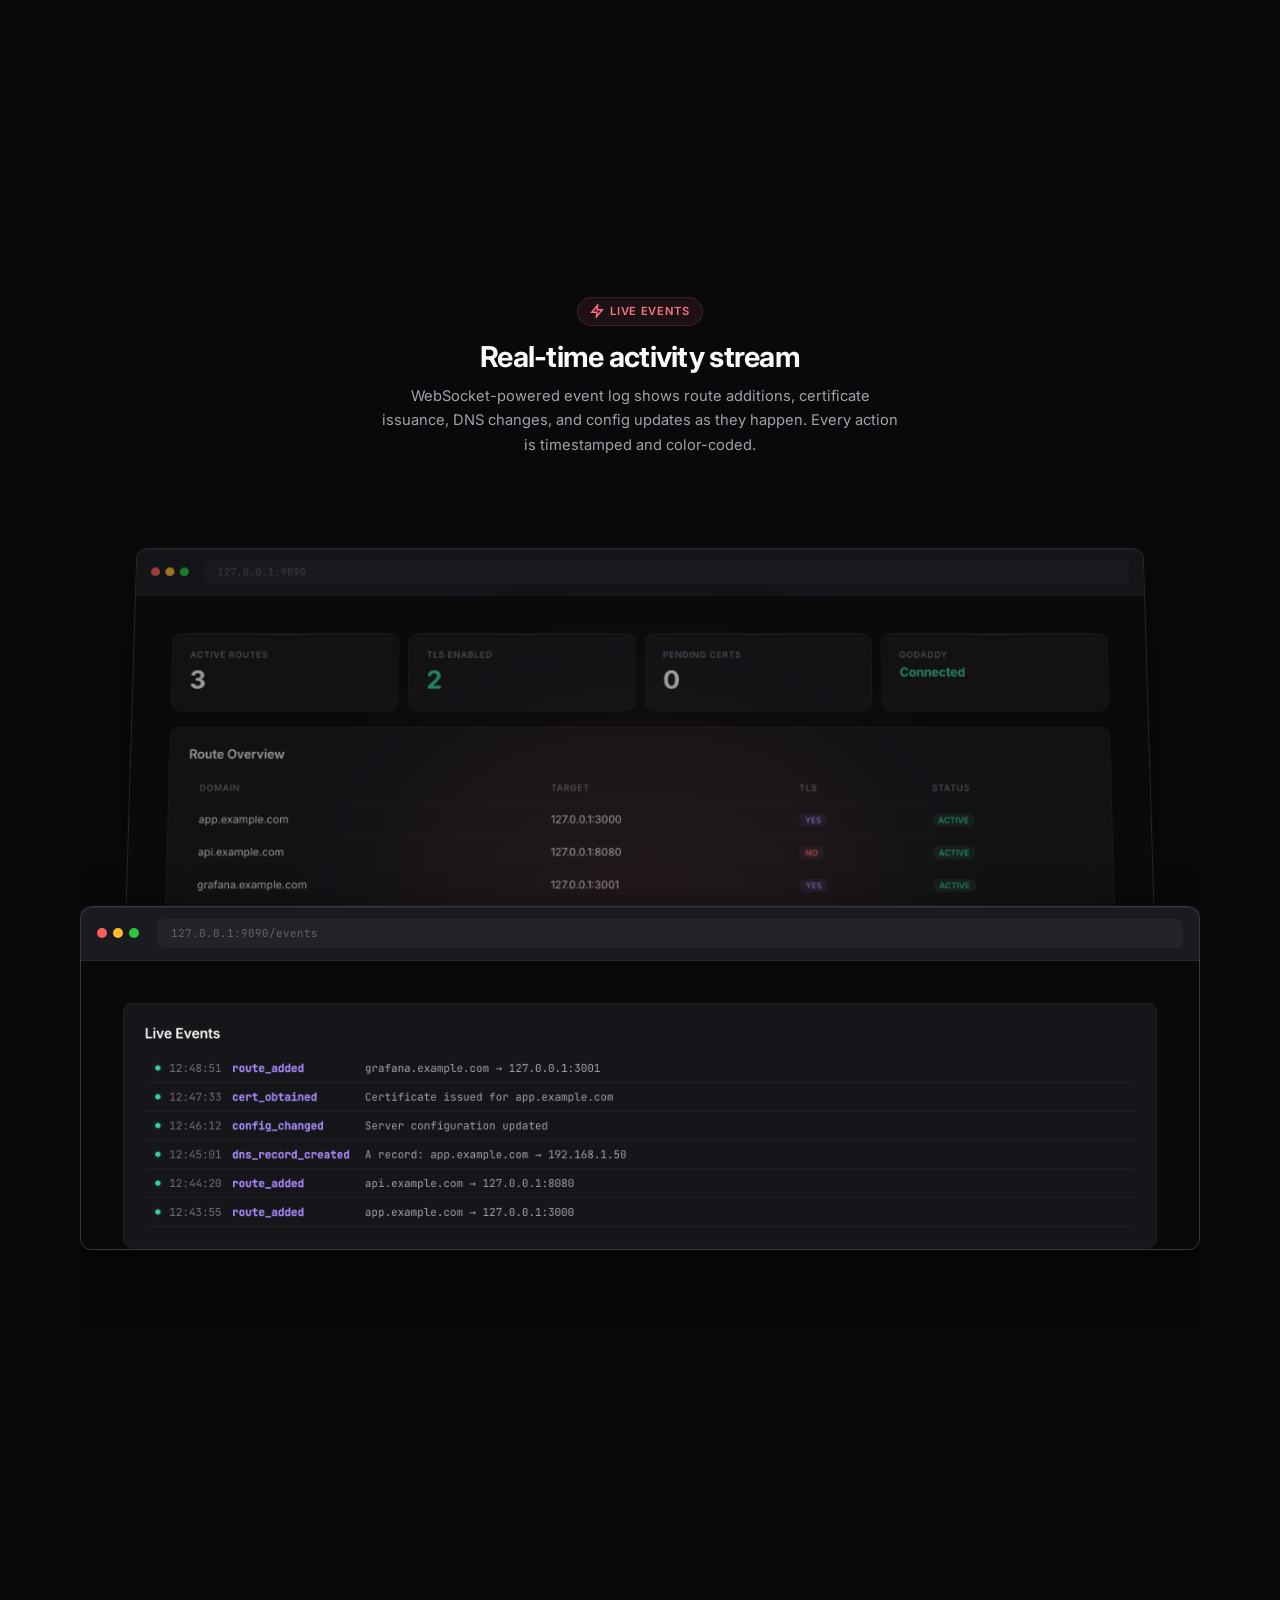
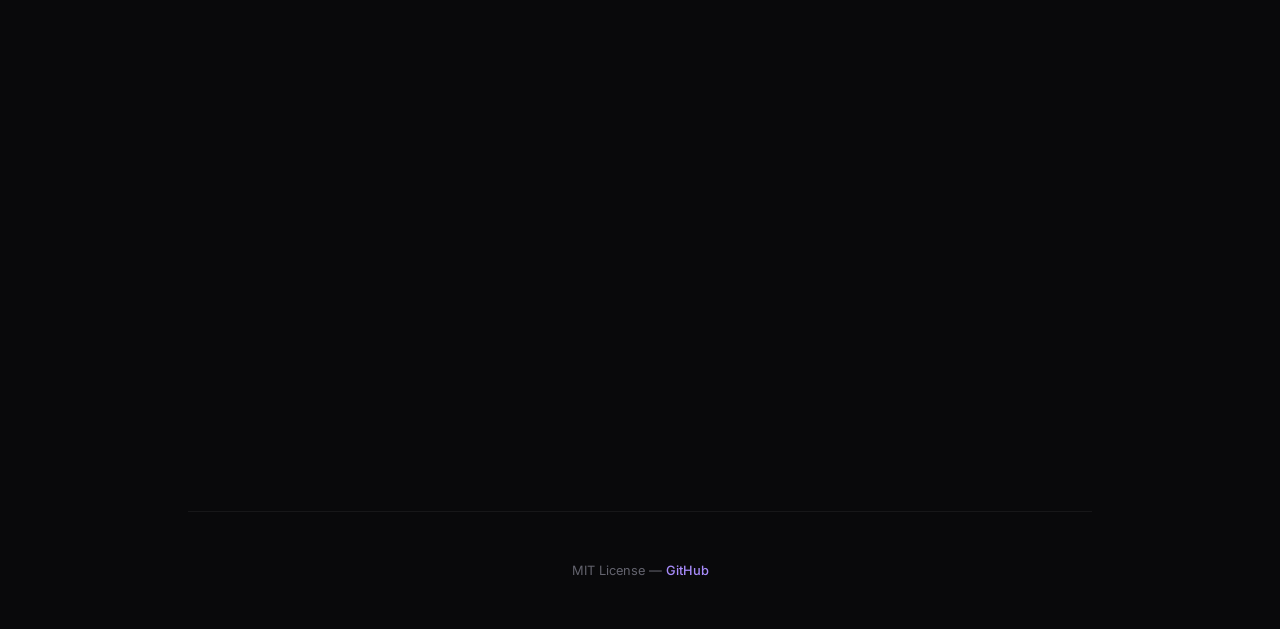
==== commit 9d9d5e1f: "fix: prevent horizontal scroll on mobile landing page Three culprits fixed: - html lacked overflow-x" ====
--- a/docs/index.html
+++ b/docs/index.html
@@ -31,6 +31,10 @@
 
         * { margin: 0; padding: 0; box-sizing: border-box; }
 
+        html {
+            overflow-x: hidden;
+        }
+
         body {
             font-family: 'Inter', -apple-system, BlinkMacSystemFont, sans-serif;
             background: var(--bg);
@@ -79,6 +83,7 @@
             padding: 100px 0 80px;
             text-align: center;
             position: relative;
+            overflow: hidden;
         }
 
         header::before {
@@ -398,6 +403,7 @@
         /* Screenshot with browser window chrome */
         .showcase-frame {
             position: relative;
+            overflow: hidden;
         }
 
         .screenshot-wrap {
@@ -512,6 +518,7 @@
         .showcase-stack {
             position: relative;
             padding: 60px 0 80px;
+            overflow: hidden;
         }
 
         .showcase-stack .showcase-lead {
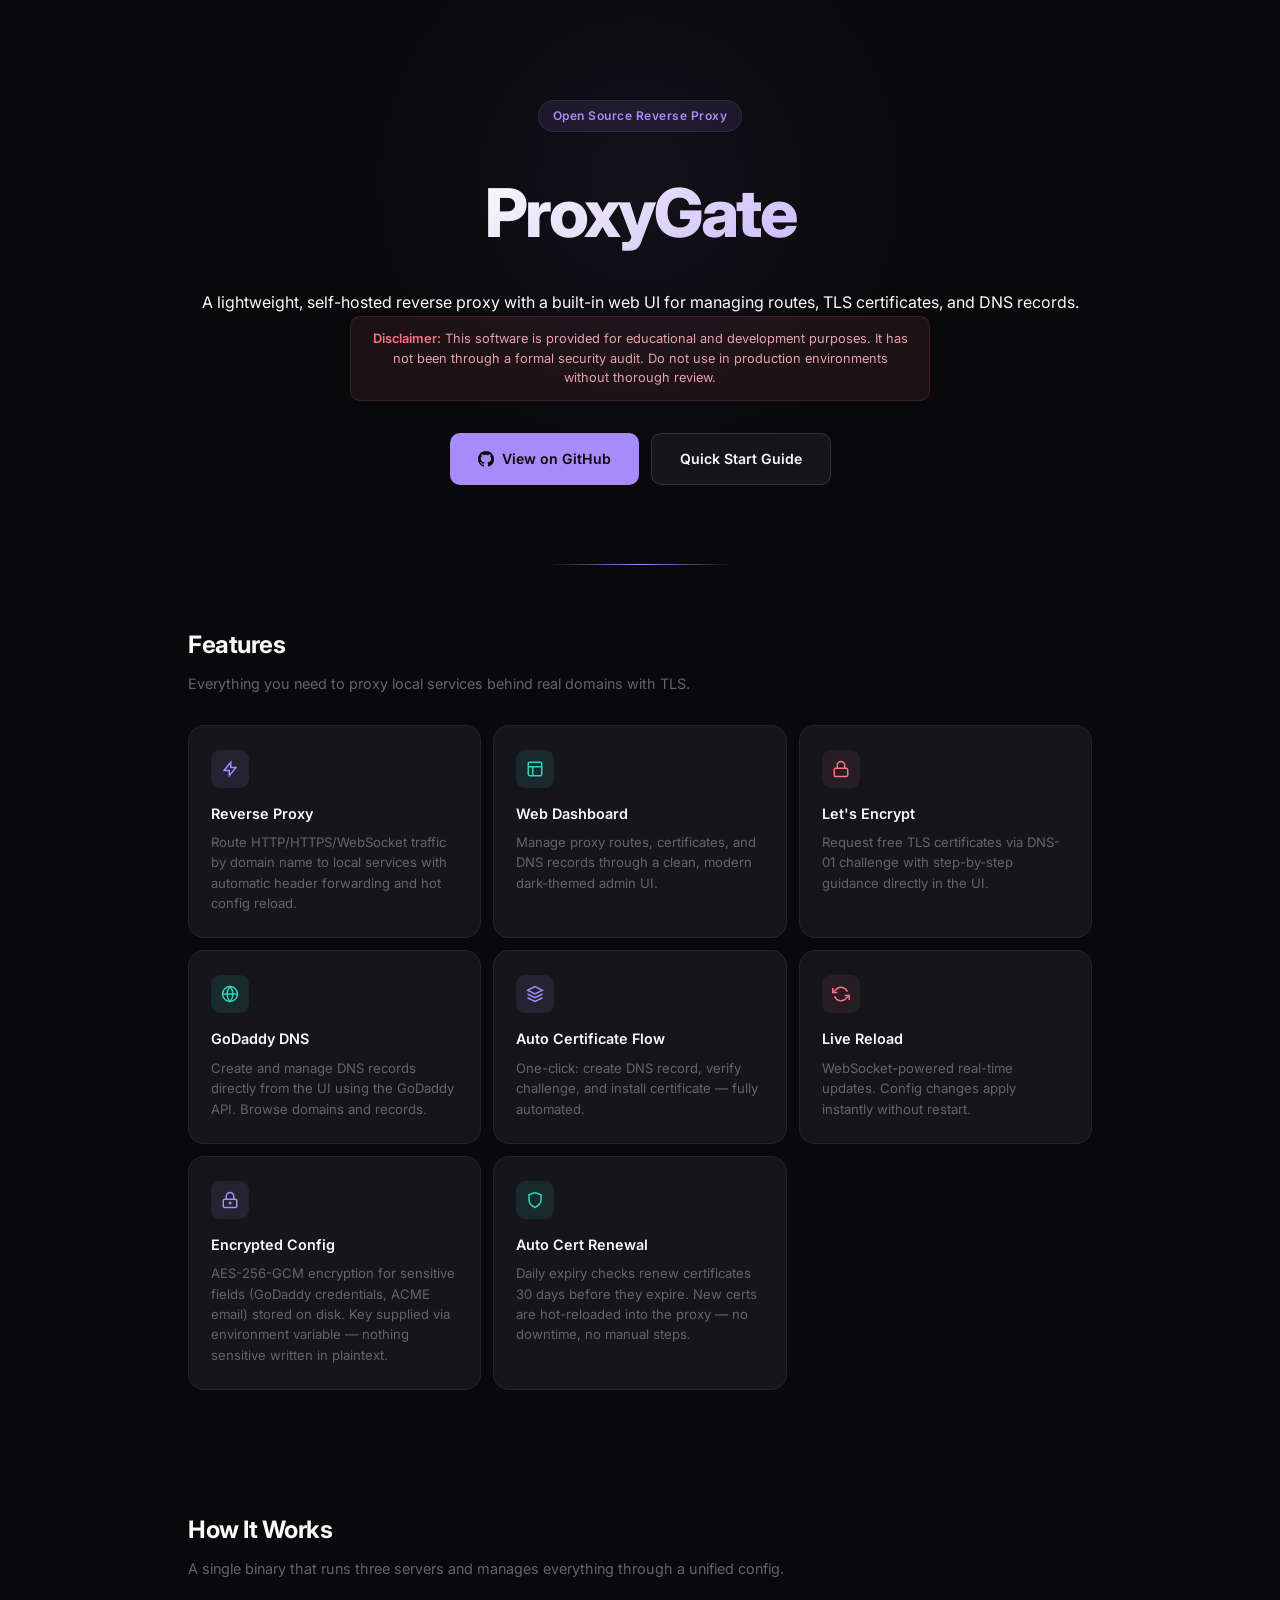
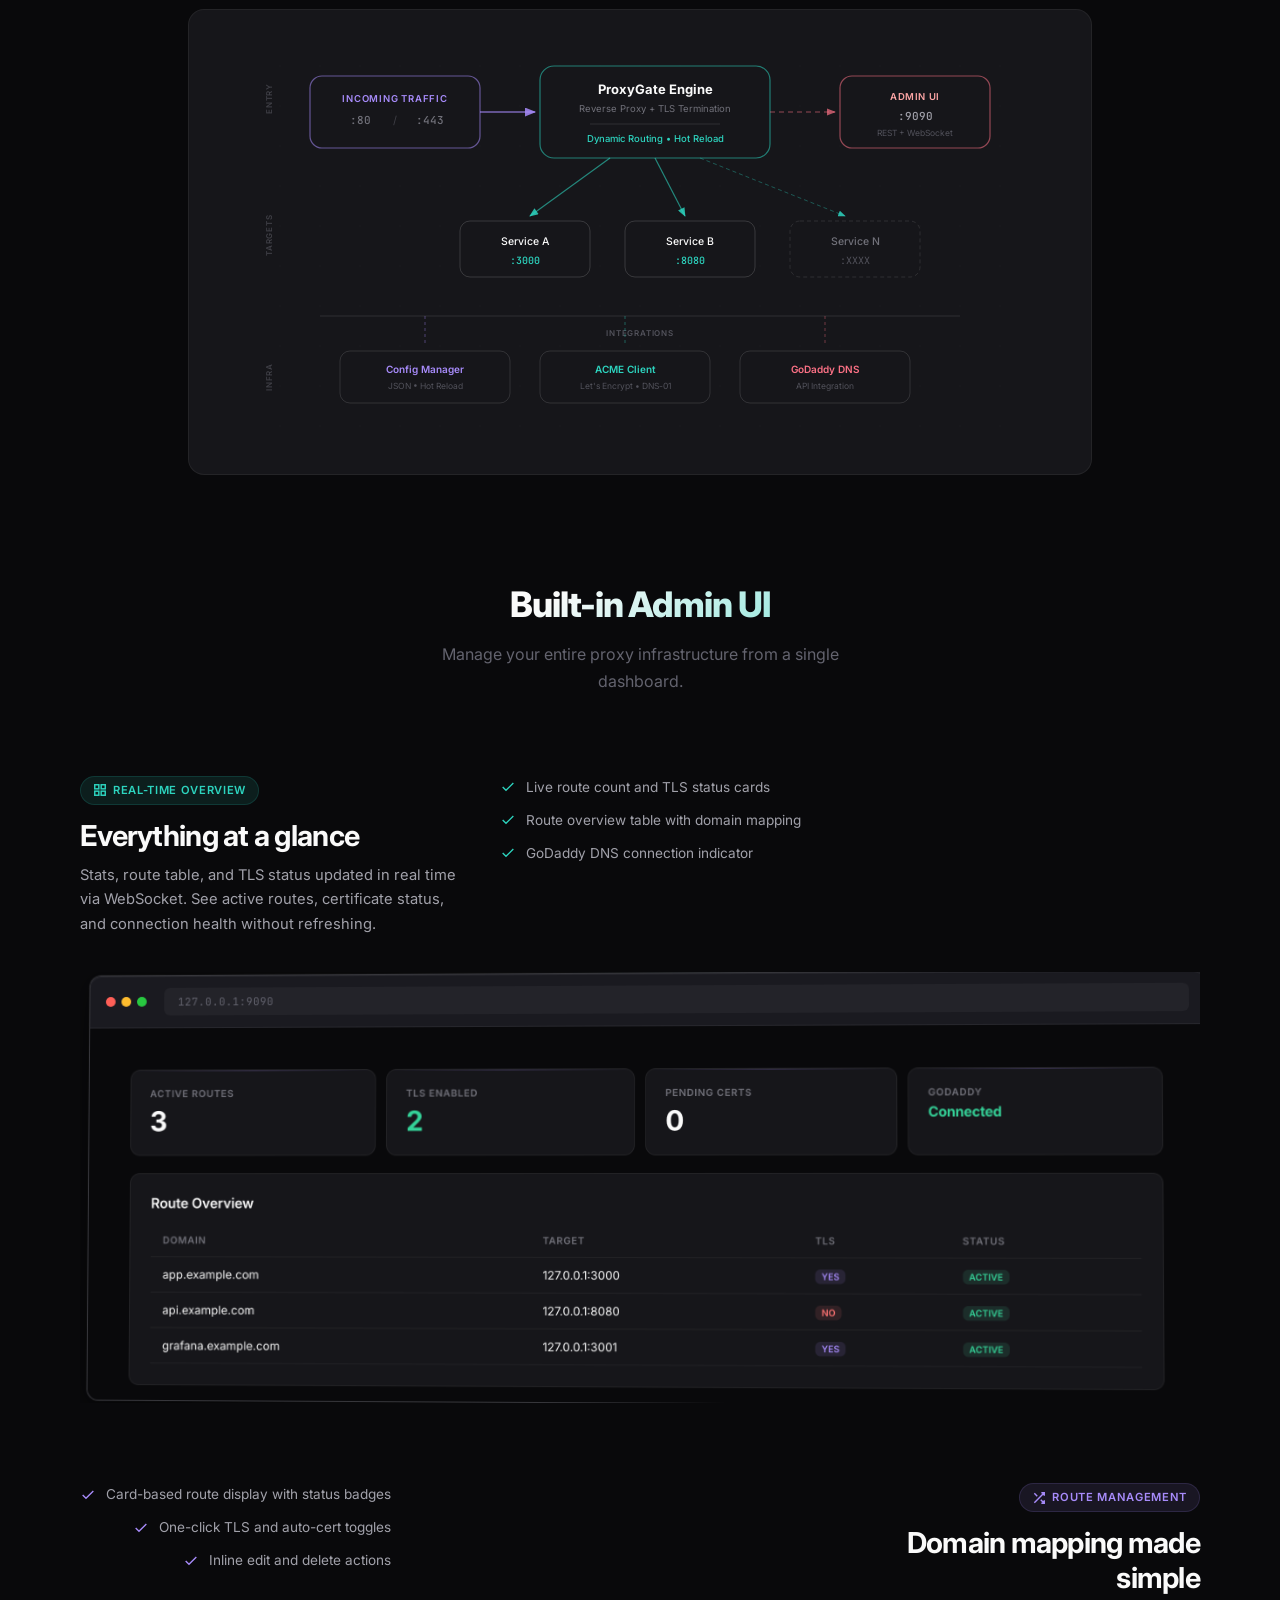
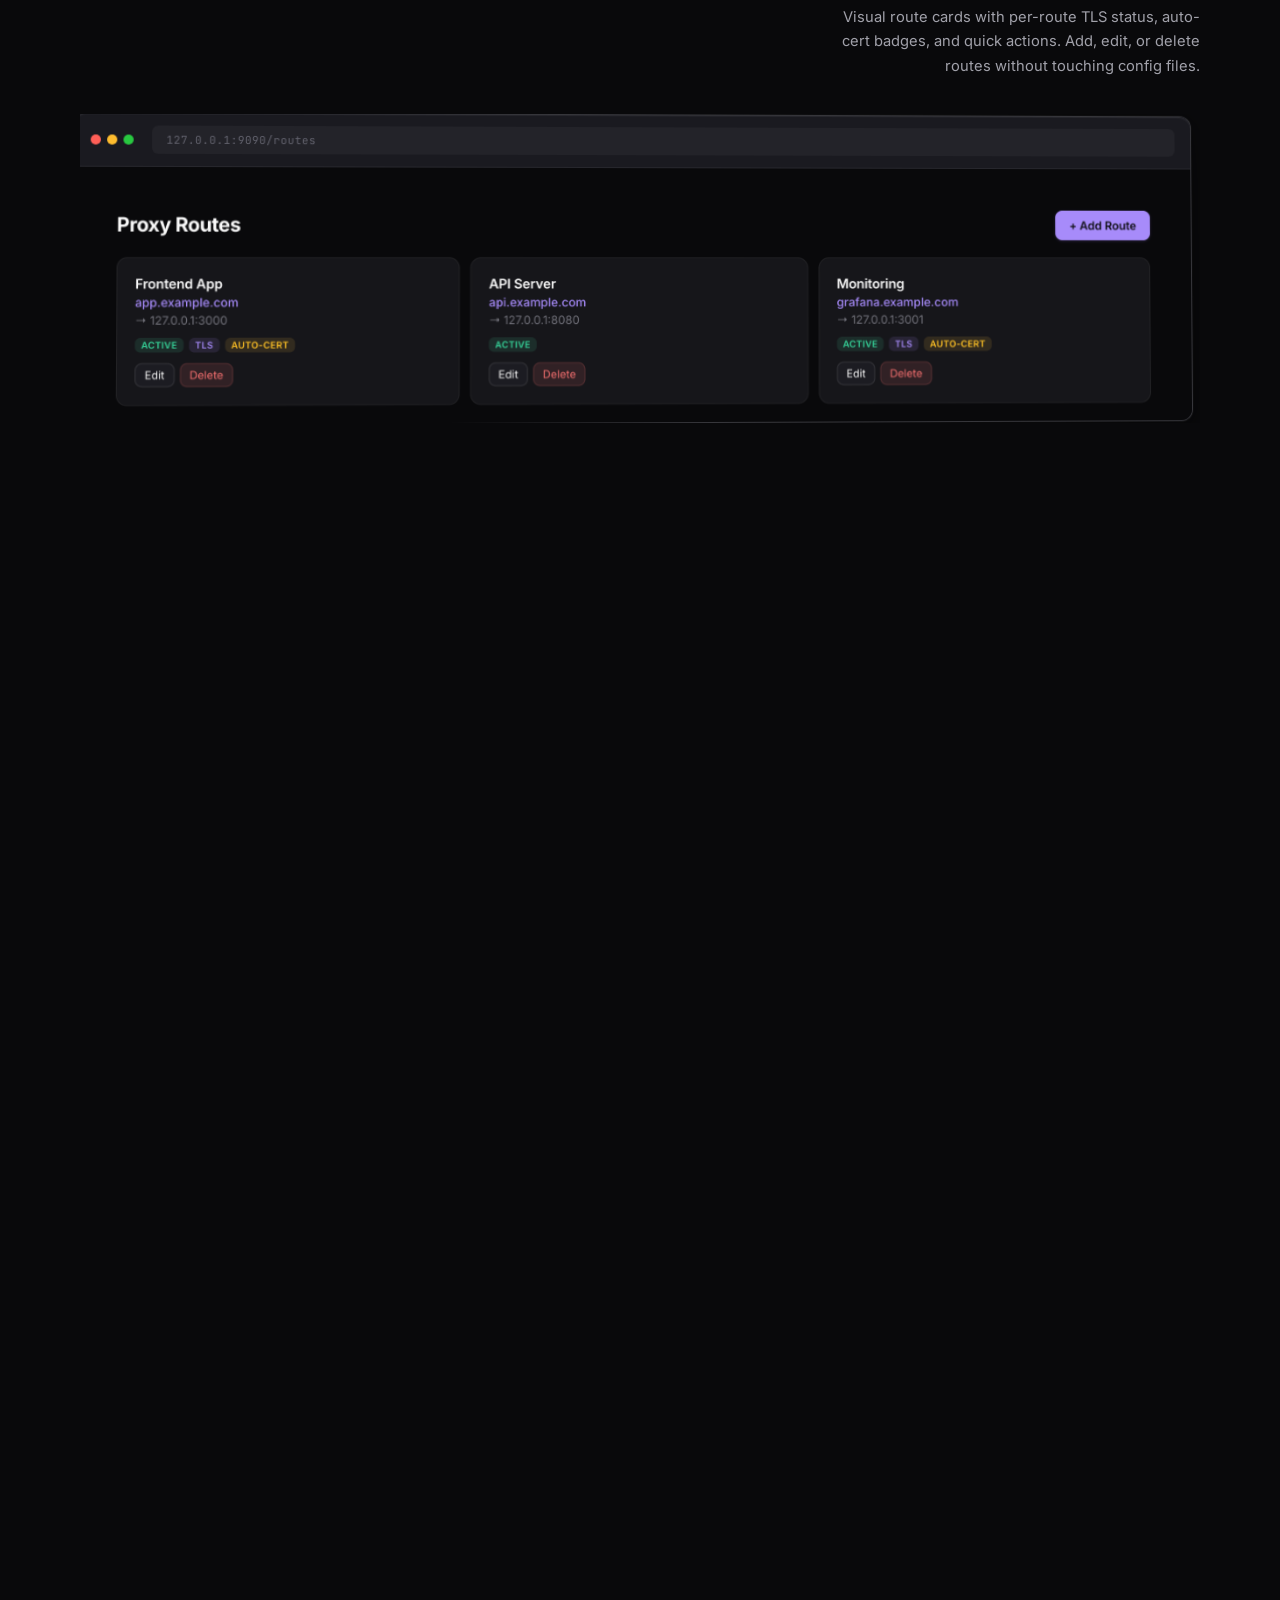
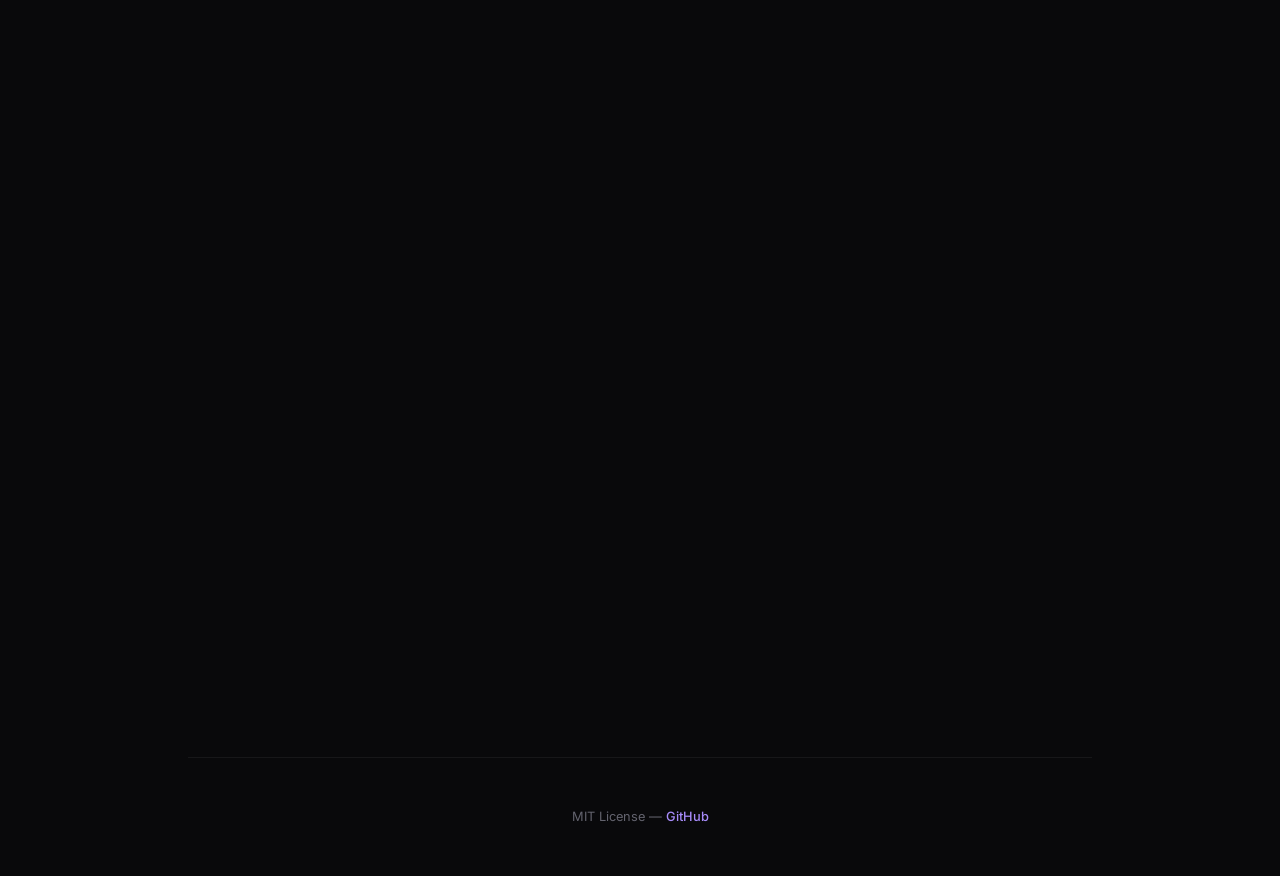
==== commit 71627647: "docs: document config encryption and automatic cert renewal Both features are implemented but undocu" ====
--- a/docs/index.html
+++ b/docs/index.html
@@ -720,6 +720,20 @@
                     </div>
                     <h3>Live Reload</h3>
                     <p>WebSocket-powered real-time updates. Config changes apply instantly without restart.</p>
+                </div>
+                <div class="feature reveal reveal-delay-1">
+                    <div class="feature-icon purple">
+                        <svg width="18" height="18" fill="none" viewBox="0 0 24 24" stroke="currentColor" stroke-width="2" color="#a78bfa"><rect x="3" y="11" width="18" height="11" rx="2"/><path d="M7 11V7a5 5 0 0110 0v4"/><circle cx="12" cy="16" r="1" fill="currentColor"/></svg>
+                    </div>
+                    <h3>Encrypted Config</h3>
+                    <p>AES-256-GCM encryption for sensitive fields (GoDaddy credentials, ACME email) stored on disk. Key supplied via environment variable &mdash; nothing sensitive written in plaintext.</p>
+                </div>
+                <div class="feature reveal reveal-delay-2">
+                    <div class="feature-icon teal">
+                        <svg width="18" height="18" fill="none" viewBox="0 0 24 24" stroke="currentColor" stroke-width="2" color="#2dd4bf"><path d="M12 22s8-4 8-10V5l-8-3-8 3v7c0 6 8 10 8 10z"/></svg>
+                    </div>
+                    <h3>Auto Cert Renewal</h3>
+                    <p>Daily expiry checks renew certificates 30 days before they expire. New certs are hot-reloaded into the proxy &mdash; no downtime, no manual steps.</p>
                 </div>
             </div>
         </section>
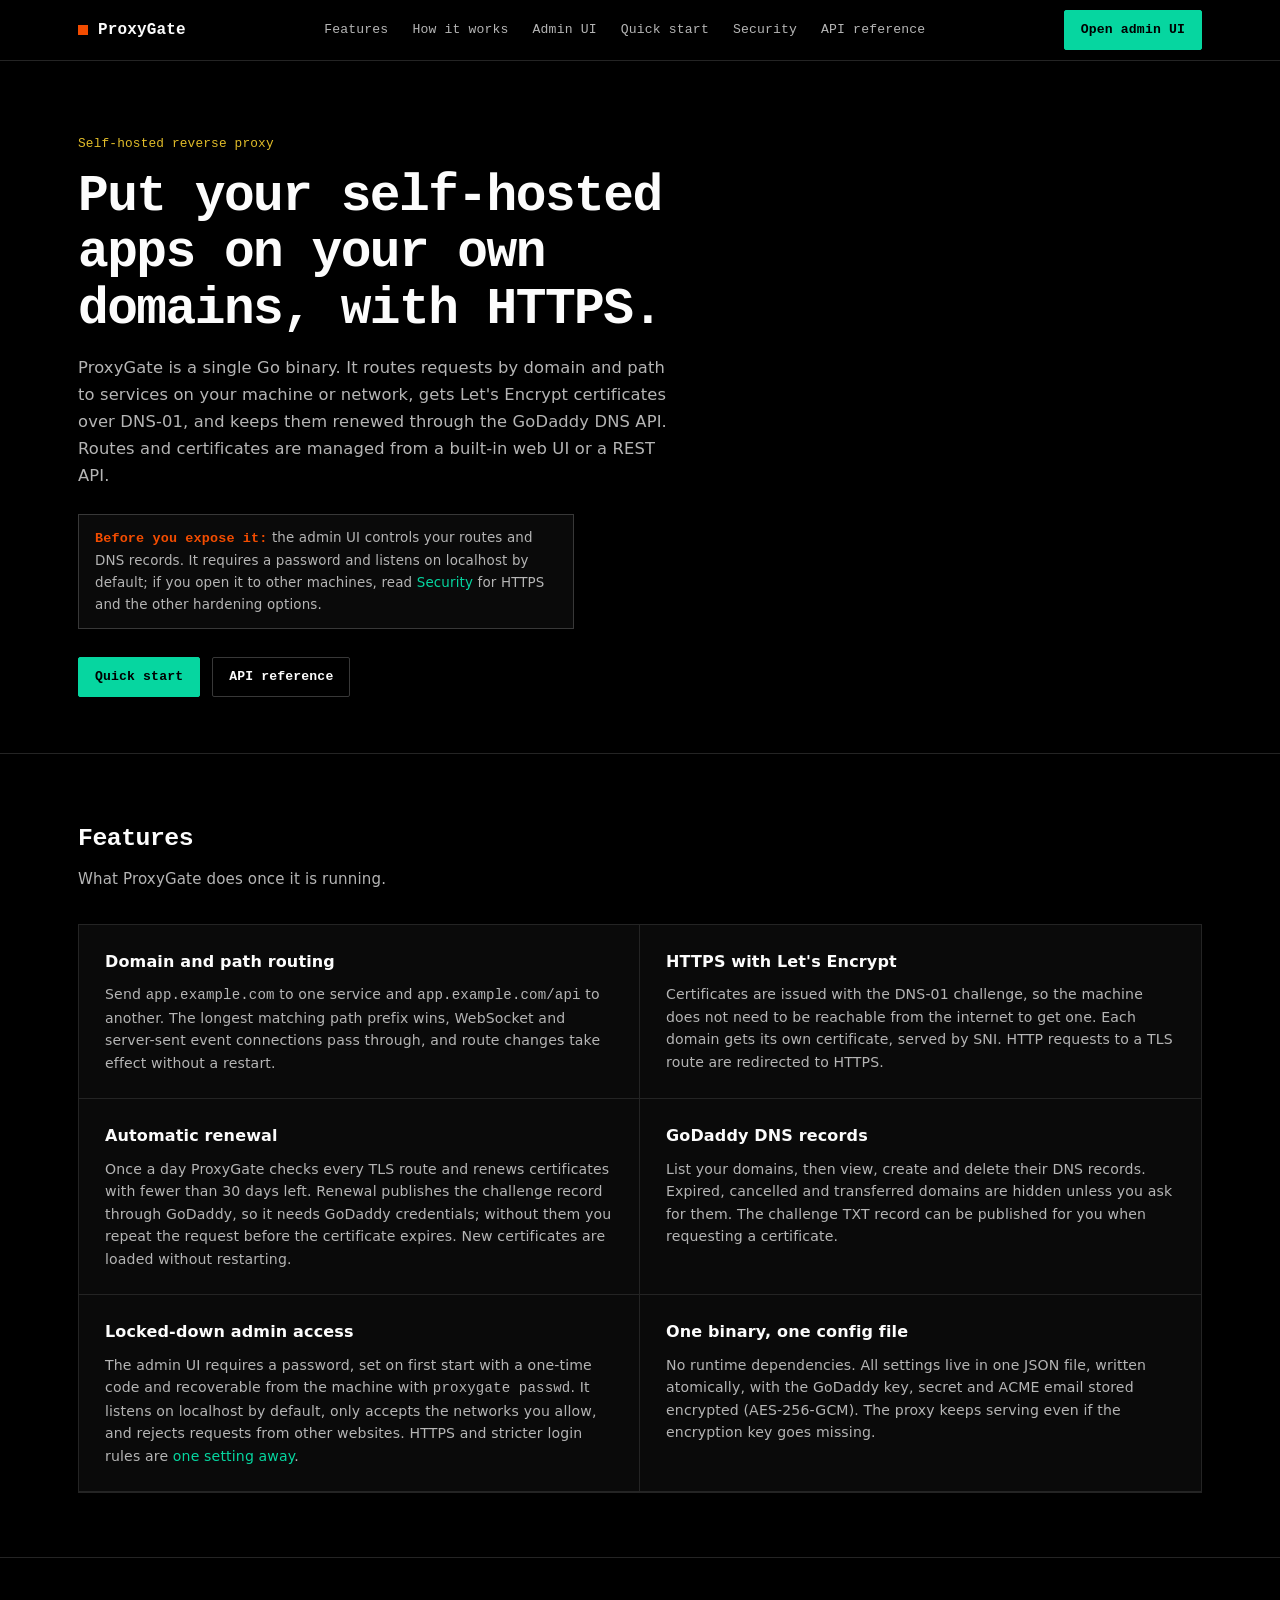
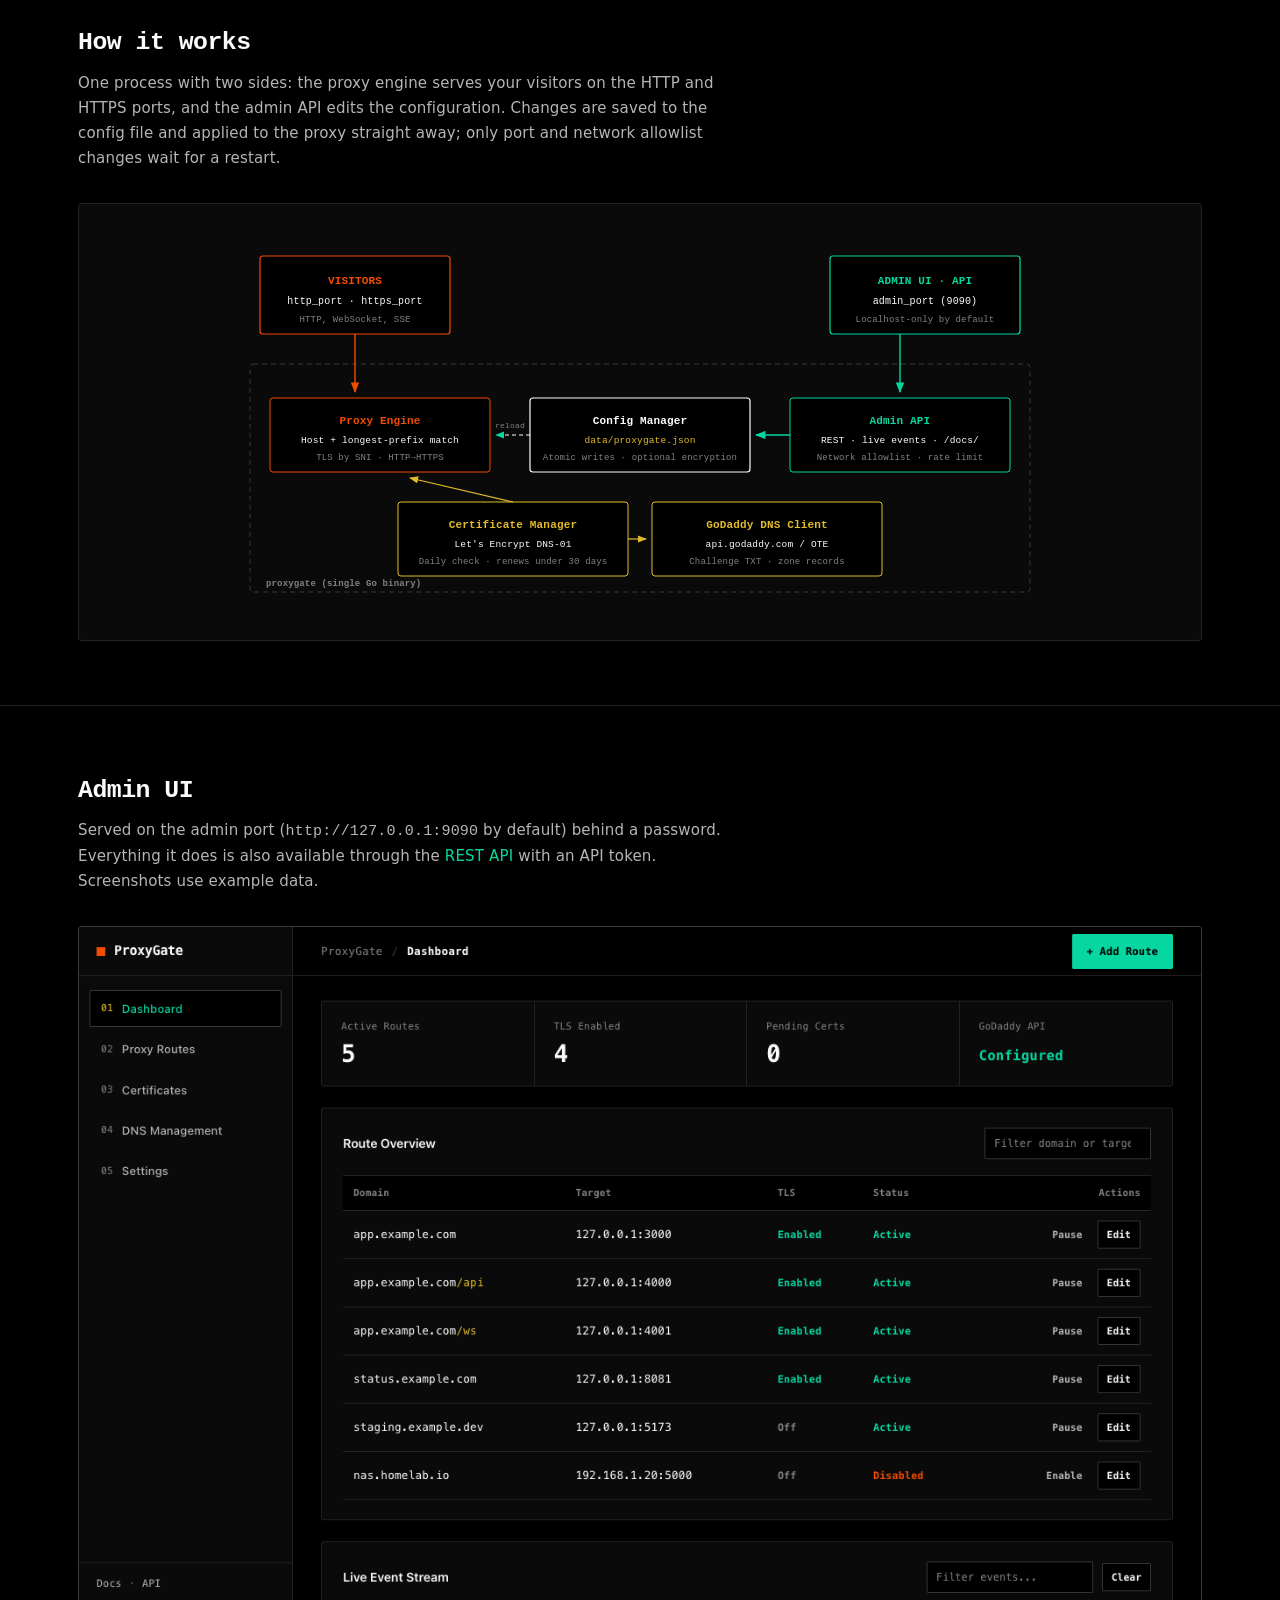
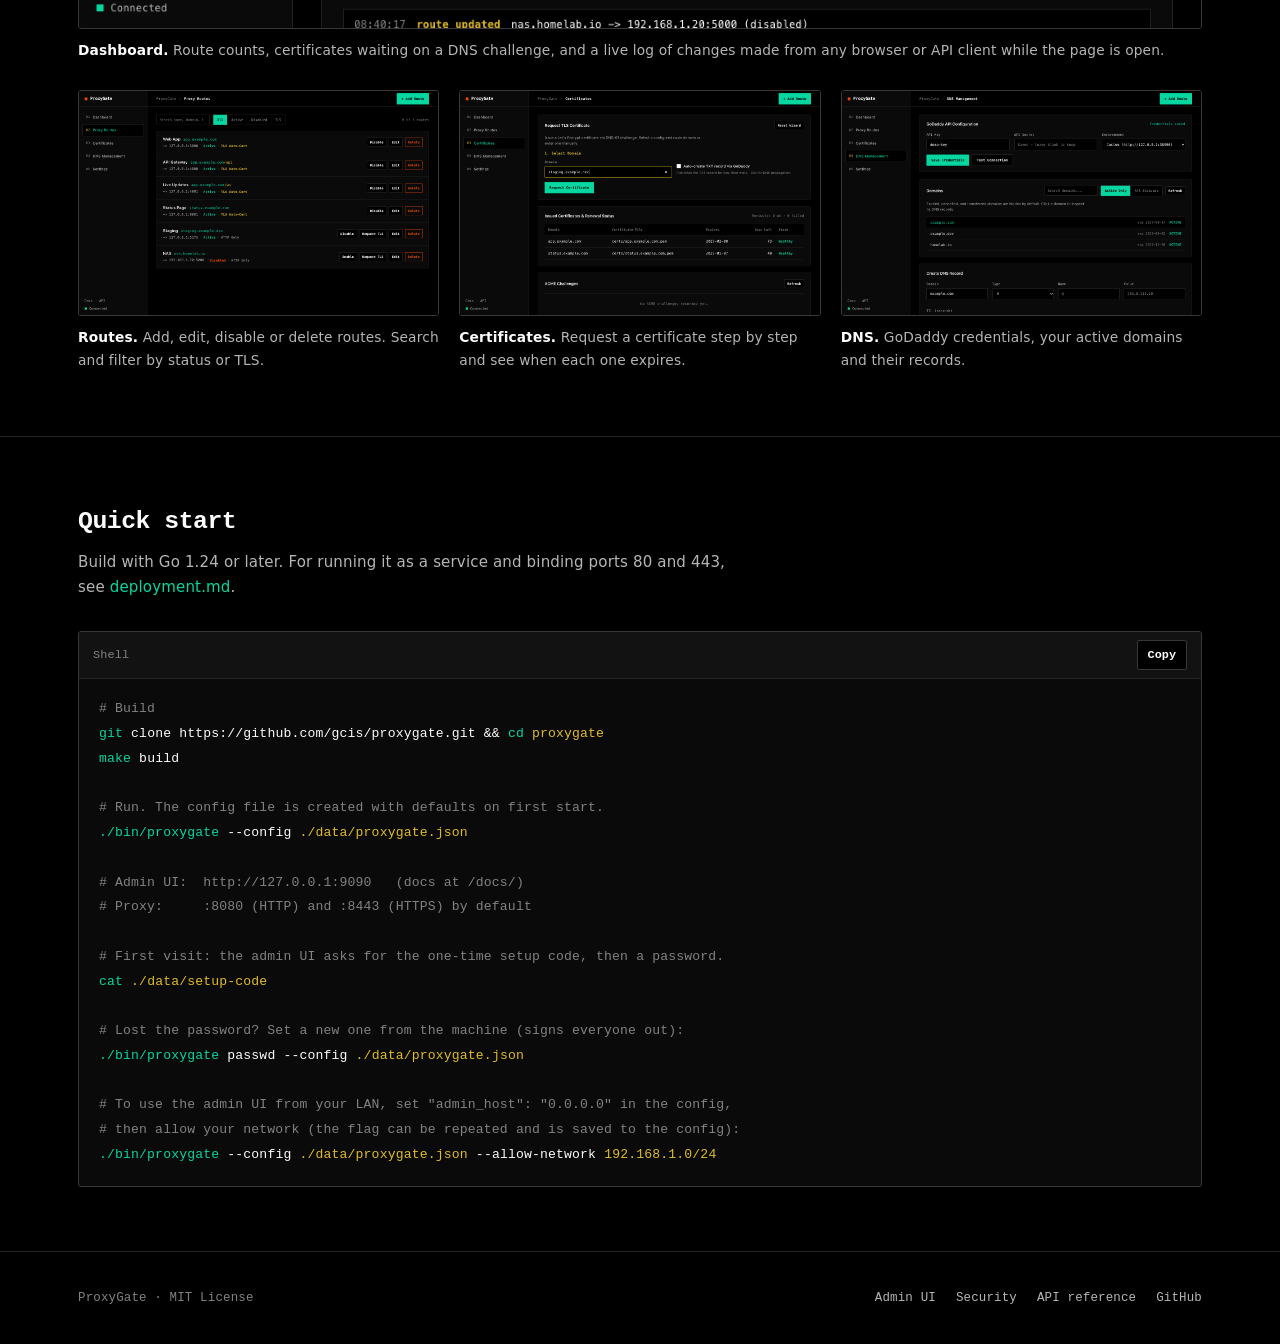
==== commit 9957607d: "feat: admin login, encrypted credentials, new console and docs Admin access - Admin UI and /api/* re" ====
--- a/docs/index.html
+++ b/docs/index.html
@@ -3,1006 +3,229 @@
 <head>
     <meta charset="UTF-8">
     <meta name="viewport" content="width=device-width, initial-scale=1.0">
-    <title>ProxyGate - Local Reverse Proxy with Web UI</title>
-    <link rel="preconnect" href="https://fonts.googleapis.com">
-    <link rel="preconnect" href="https://fonts.gstatic.com" crossorigin>
-    <link href="https://fonts.googleapis.com/css2?family=Inter:wght@400;500;600;700;800&family=JetBrains+Mono:wght@400;500&display=swap" rel="stylesheet">
-    <style>
-        :root {
-            --bg: #09090b;
-            --bg-raised: #111114;
-            --bg-card: #16161a;
-            --bg-card-hover: #1c1c22;
-            --text: #fafafa;
-            --text-secondary: #a1a1aa;
-            --text-muted: #63636e;
-            --accent: #a78bfa;
-            --accent-dim: rgba(167, 139, 250, 0.10);
-            --accent-glow: rgba(167, 139, 250, 0.25);
-            --teal: #2dd4bf;
-            --teal-dim: rgba(45, 212, 191, 0.10);
-            --rose: #fb7185;
-            --rose-dim: rgba(251, 113, 133, 0.08);
-            --border: rgba(255, 255, 255, 0.06);
-            --border-hover: rgba(255, 255, 255, 0.12);
-            --radius: 16px;
-            --radius-sm: 10px;
-        }
-
-        * { margin: 0; padding: 0; box-sizing: border-box; }
-
-        html {
-            overflow-x: hidden;
-        }
-
-        body {
-            font-family: 'Inter', -apple-system, BlinkMacSystemFont, sans-serif;
-            background: var(--bg);
-            color: var(--text);
-            line-height: 1.7;
-            -webkit-font-smoothing: antialiased;
-            -moz-osx-font-smoothing: grayscale;
-            overflow-x: hidden;
-        }
-
-        .container {
-            max-width: 960px;
-            margin: 0 auto;
-            padding: 0 28px;
-        }
-
-        .container-wide {
-            max-width: 1200px;
-            margin: 0 auto;
-            padding: 0 40px;
-        }
-
-        /* Scroll reveal animations */
-        .reveal {
-            opacity: 0;
-            transform: translateY(40px);
-            transition: opacity 0.8s cubic-bezier(0.16, 1, 0.3, 1),
-                        transform 0.8s cubic-bezier(0.16, 1, 0.3, 1);
-        }
-        .reveal.from-left {
-            transform: translateX(-60px) translateY(0);
-        }
-        .reveal.from-right {
-            transform: translateX(60px) translateY(0);
-        }
-        .reveal.visible {
-            opacity: 1;
-            transform: translateX(0) translateY(0);
-        }
-        .reveal-delay-1 { transition-delay: 0.1s; }
-        .reveal-delay-2 { transition-delay: 0.2s; }
-        .reveal-delay-3 { transition-delay: 0.3s; }
-
-        /* Hero */
-        header {
-            padding: 100px 0 80px;
-            text-align: center;
-            position: relative;
-            overflow: hidden;
-        }
-
-        header::before {
-            content: '';
-            position: absolute;
-            top: -120px;
-            left: 50%;
-            transform: translateX(-50%);
-            width: 600px;
-            height: 600px;
-            background: radial-gradient(circle, rgba(167, 139, 250, 0.06) 0%, transparent 70%);
-            pointer-events: none;
-        }
-
-        header::after {
-            content: '';
-            position: absolute;
-            bottom: 0;
-            left: 50%;
-            transform: translateX(-50%);
-            width: 180px;
-            height: 1px;
-            background: linear-gradient(90deg, transparent, var(--accent), transparent);
-        }
-
-        .pill {
-            display: inline-block;
-            padding: 5px 14px;
-            background: var(--accent-dim);
-            color: var(--accent);
-            border-radius: 100px;
-            font-size: 0.75rem;
-            font-weight: 600;
-            letter-spacing: 0.04em;
-            margin-bottom: 24px;
-            border: 1px solid rgba(167, 139, 250, 0.12);
-        }
-
-        header h1 {
-            font-size: 4.2rem;
-            font-weight: 800;
-            letter-spacing: -0.04em;
-            background: linear-gradient(145deg, #fafafa 30%, var(--accent) 100%);
-            -webkit-background-clip: text;
-            -webkit-text-fill-color: transparent;
-            background-clip: text;
-            margin-bottom: 18px;
-        }
-
-        header > p {
-            font-size: 1.15rem;
-            color: var(--text-secondary);
-            max-width: 540px;
-            margin: 0 auto 32px;
-            font-weight: 400;
-        }
-
-        .disclaimer {
-            background: var(--rose-dim);
-            border: 1px solid rgba(251, 113, 133, 0.14);
-            border-radius: var(--radius-sm);
-            padding: 12px 18px;
-            margin: 0 auto 32px;
-            max-width: 580px;
-            font-size: 0.8rem;
-            color: #e8a0ab;
-            line-height: 1.55;
-        }
-
-        .disclaimer strong {
-            color: var(--rose);
-            font-weight: 600;
-        }
-
-        .cta-group {
-            display: flex;
-            gap: 12px;
-            justify-content: center;
-            flex-wrap: wrap;
-        }
-
-        .cta {
-            display: inline-flex;
-            align-items: center;
-            gap: 8px;
-            padding: 13px 28px;
-            border-radius: var(--radius-sm);
-            font-size: 0.88rem;
-            font-weight: 600;
-            text-decoration: none;
-            transition: all 0.25s ease;
-        }
-
-        .cta-primary {
-            background: var(--accent);
-            color: #09090b;
-        }
-        .cta-primary:hover {
-            box-shadow: 0 0 36px var(--accent-glow);
-            transform: translateY(-2px);
-        }
-
-        .cta-secondary {
-            background: var(--bg-card);
-            color: var(--text);
-            border: 1px solid var(--border-hover);
-        }
-        .cta-secondary:hover {
-            background: var(--bg-card-hover);
-            border-color: var(--text-muted);
-            transform: translateY(-2px);
-        }
-
-        /* Sections */
-        section {
-            padding: 60px 0;
-        }
-
-        .section-header {
-            margin-bottom: 28px;
-        }
-
-        .section-header h2 {
-            font-size: 1.5rem;
-            font-weight: 700;
-            letter-spacing: -0.02em;
-            margin-bottom: 6px;
-            color: var(--text);
-        }
-
-        .section-header p {
-            color: var(--text-muted);
-            font-size: 0.9rem;
-        }
-
-        /* Features */
-        .features {
-            display: grid;
-            grid-template-columns: repeat(3, 1fr);
-            gap: 12px;
-        }
-
-        .feature {
-            background: var(--bg-card);
-            border: 1px solid var(--border);
-            border-radius: var(--radius);
-            padding: 24px 22px;
-            transition: all 0.3s ease;
-        }
-
-        .feature:hover {
-            border-color: var(--border-hover);
-            background: var(--bg-card-hover);
-            transform: translateY(-3px);
-        }
-
-        .feature-icon {
-            width: 38px;
-            height: 38px;
-            border-radius: 9px;
-            display: flex;
-            align-items: center;
-            justify-content: center;
-            margin-bottom: 14px;
-        }
-
-        .feature-icon.purple { background: var(--accent-dim); }
-        .feature-icon.teal { background: var(--teal-dim); }
-        .feature-icon.rose { background: var(--rose-dim); }
-
-        .feature h3 {
-            font-size: 0.9rem;
-            font-weight: 600;
-            margin-bottom: 6px;
-        }
-
-        .feature p {
-            color: var(--text-muted);
-            font-size: 0.82rem;
-            line-height: 1.55;
-        }
-
-        /* Architecture diagram */
-        .arch-diagram {
-            background: var(--bg-card);
-            border: 1px solid var(--border);
-            border-radius: var(--radius);
-            padding: 36px 24px 28px;
-        }
-
-        .arch-diagram svg {
-            width: 100%;
-            max-width: 760px;
-            margin: 0 auto;
-            display: block;
-        }
-
-        /* ============================
-           PRODUCT SHOWCASE (Redesigned)
-           ============================ */
-        .showcase-section {
-            padding: 40px 0 20px;
-        }
-
-        .showcase-section > .container:first-child {
-            margin-bottom: 20px;
-        }
-
-        .showcase-section .section-header {
-            text-align: center;
-            margin-bottom: 16px;
-        }
-
-        .showcase-section .section-header h2 {
-            font-size: 2.2rem;
-            font-weight: 800;
-            letter-spacing: -0.03em;
-            background: linear-gradient(145deg, #fafafa 40%, var(--teal) 100%);
-            -webkit-background-clip: text;
-            -webkit-text-fill-color: transparent;
-            background-clip: text;
-        }
-
-        .showcase-section .section-header p {
-            font-size: 1rem;
-            max-width: 480px;
-            margin: 0 auto;
-        }
-
-        /* Showcase block: text row + full-width image */
-        .showcase-block {
-            position: relative;
-            padding: 60px 0;
-        }
-
-        .showcase-block + .showcase-block {
-            padding-top: 20px;
-        }
-
-        .showcase-meta {
-            display: flex;
-            align-items: flex-start;
-            gap: 40px;
-            margin-bottom: 36px;
-        }
-
-        .showcase-meta.align-right {
-            flex-direction: row-reverse;
-            text-align: right;
-        }
-
-        .showcase-meta.align-right .detail-list {
-            align-items: flex-end;
-        }
-
-        .showcase-lead {
-            flex: 0 0 auto;
-            max-width: 380px;
-        }
-
-        .showcase-lead .label {
-            display: inline-flex;
-            align-items: center;
-            gap: 6px;
-            padding: 4px 12px;
-            border-radius: 100px;
-            font-size: 0.7rem;
-            font-weight: 600;
-            letter-spacing: 0.06em;
-            text-transform: uppercase;
-            margin-bottom: 14px;
-        }
-
-        .label-purple { background: var(--accent-dim); color: var(--accent); border: 1px solid rgba(167,139,250,0.15); }
-        .label-teal { background: var(--teal-dim); color: var(--teal); border: 1px solid rgba(45,212,191,0.15); }
-        .label-rose { background: var(--rose-dim); color: var(--rose); border: 1px solid rgba(251,113,133,0.15); }
-
-        .showcase-lead h3 {
-            font-size: 1.8rem;
-            font-weight: 700;
-            letter-spacing: -0.025em;
-            line-height: 1.2;
-            margin-bottom: 10px;
-        }
-
-        .showcase-lead > p {
-            color: var(--text-secondary);
-            font-size: 0.92rem;
-            line-height: 1.65;
-        }
-
-        .showcase-aside {
-            flex: 1;
-            display: flex;
-            align-items: center;
-        }
-
-        .detail-list {
-            list-style: none;
-            display: flex;
-            flex-direction: column;
-            gap: 10px;
-        }
-
-        .detail-list li {
-            display: flex;
-            align-items: center;
-            gap: 10px;
-            color: var(--text-secondary);
-            font-size: 0.85rem;
-        }
-
-        .detail-list li svg {
-            flex-shrink: 0;
-        }
-
-        /* Screenshot with browser window chrome */
-        .showcase-frame {
-            position: relative;
-            overflow: hidden;
-        }
-
-        .screenshot-wrap {
-            position: relative;
-            border-radius: 12px;
-            overflow: hidden;
-            background: #1a1a20;
-            border: 1px solid var(--border-hover);
-            box-shadow:
-                0 4px 24px rgba(0, 0, 0, 0.4),
-                0 20px 60px rgba(0, 0, 0, 0.3),
-                0 0 0 1px rgba(255,255,255,0.03);
-            transition: transform 0.6s cubic-bezier(0.16, 1, 0.3, 1),
-                        box-shadow 0.6s cubic-bezier(0.16, 1, 0.3, 1);
-        }
-
-        .screenshot-wrap:hover {
-            transform: translateY(-6px) scale(1.008);
-            box-shadow:
-                0 8px 40px rgba(0, 0, 0, 0.5),
-                0 30px 80px rgba(0, 0, 0, 0.4);
-        }
-
-        .screenshot-wrap::after {
-            content: '';
-            position: absolute;
-            inset: 0;
-            border-radius: 12px;
-            box-shadow: inset 0 1px 0 rgba(255,255,255,0.06);
-            pointer-events: none;
-        }
-
-        /* Perspective tilt variants */
-        .tilt-right {
-            transform: perspective(1400px) rotateY(-2deg) rotateX(1deg);
-        }
-        .tilt-right:hover {
-            transform: perspective(1400px) rotateY(0deg) rotateX(0deg) translateY(-6px) scale(1.008);
-        }
-
-        .tilt-left {
-            transform: perspective(1400px) rotateY(2deg) rotateX(1deg);
-        }
-        .tilt-left:hover {
-            transform: perspective(1400px) rotateY(0deg) rotateX(0deg) translateY(-6px) scale(1.008);
-        }
-
-        /* Browser window title bar */
-        .window-chrome {
-            display: flex;
-            align-items: center;
-            gap: 6px;
-            padding: 12px 16px;
-            background: #1a1a20;
-            border-bottom: 1px solid var(--border);
-        }
-
-        .window-dot {
-            width: 10px;
-            height: 10px;
-            border-radius: 50%;
-        }
-
-        .window-dot.red { background: #ff5f57; }
-        .window-dot.yellow { background: #febc2e; }
-        .window-dot.green { background: #28c840; }
-
-        .window-url {
-            flex: 1;
-            margin-left: 12px;
-            padding: 5px 14px;
-            background: rgba(255,255,255,0.04);
-            border-radius: 6px;
-            font-family: 'JetBrains Mono', monospace;
-            font-size: 0.68rem;
-            color: var(--text-muted);
-            white-space: nowrap;
-            overflow: hidden;
-            text-overflow: ellipsis;
-        }
-
-        .screenshot-wrap img {
-            width: 100%;
-            display: block;
-        }
-
-        /* Glow orbs */
-        .glow-orb {
-            position: absolute;
-            border-radius: 50%;
-            filter: blur(80px);
-            pointer-events: none;
-            z-index: 0;
-        }
-
-        .glow-purple { background: rgba(167, 139, 250, 0.18); }
-        .glow-teal { background: rgba(45, 212, 191, 0.15); }
-        .glow-rose { background: rgba(251, 113, 133, 0.14); }
-
-        /* Dot grid decoration */
-        .dot-grid {
-            position: absolute;
-            width: 120px;
-            height: 120px;
-            background-image: radial-gradient(rgba(167, 139, 250, 0.15) 1px, transparent 1px);
-            background-size: 12px 12px;
-            pointer-events: none;
-            opacity: 0.5;
-        }
-
-        /* Stacked overlap composition */
-        .showcase-stack {
-            position: relative;
-            padding: 60px 0 80px;
-            overflow: hidden;
-        }
-
-        .showcase-stack .showcase-lead {
-            text-align: center;
-            max-width: 520px;
-            margin: 0 auto 48px;
-        }
-
-        .stack-container {
-            position: relative;
-            perspective: 1200px;
-        }
-
-        .stack-back {
-            position: relative;
-            z-index: 1;
-            transform: perspective(1200px) rotateX(2deg) scale(0.92);
-            transform-origin: center bottom;
-            opacity: 0.6;
-            transition: all 0.5s cubic-bezier(0.16, 1, 0.3, 1);
-        }
-
-        .stack-front {
-            position: relative;
-            z-index: 2;
-            margin-top: -30px;
-            transition: all 0.5s cubic-bezier(0.16, 1, 0.3, 1);
-        }
-
-        .stack-container:hover .stack-back {
-            transform: perspective(1200px) rotateX(0deg) scale(0.95);
-            opacity: 0.75;
-        }
-
-        .stack-container:hover .stack-front {
-            transform: translateY(-8px);
-        }
-
-        /* Code */
-        .code-block {
-            background: var(--bg-raised);
-            border: 1px solid var(--border);
-            border-radius: var(--radius);
-            padding: 22px 24px;
-            overflow-x: auto;
-            position: relative;
-        }
-
-        .code-block::before {
-            content: 'terminal';
-            position: absolute;
-            top: 10px;
-            right: 14px;
-            font-size: 0.65rem;
-            color: var(--text-muted);
-            font-family: 'JetBrains Mono', monospace;
-            text-transform: uppercase;
-            letter-spacing: 0.08em;
-            opacity: 0.6;
-        }
-
-        .code-block pre {
-            margin: 0;
-            background: none;
-            border: none;
-            padding: 0;
-        }
-
-        .code-block code {
-            font-family: 'JetBrains Mono', monospace;
-            font-size: 0.82rem;
-            line-height: 1.9;
-            color: var(--text-secondary);
-            white-space: pre;
-        }
-
-        .code-block .cmd { color: var(--teal); }
-        .code-block .arg { color: var(--text); }
-        .code-block .comment { color: var(--text-muted); font-style: italic; }
-        .code-block .path { color: var(--accent); }
-
-        /* Footer */
-        footer {
-            padding: 48px 0;
-            text-align: center;
-            border-top: 1px solid var(--border);
-        }
-
-        footer p {
-            color: var(--text-muted);
-            font-size: 0.8rem;
-        }
-
-        footer a {
-            color: var(--accent);
-            text-decoration: none;
-            font-weight: 500;
-        }
-        footer a:hover { text-decoration: underline; }
-
-        /* Responsive */
-        @media (max-width: 900px) {
-            .showcase-meta,
-            .showcase-meta.align-right {
-                flex-direction: column;
-                text-align: left;
-                gap: 20px;
-            }
-            .showcase-meta.align-right .detail-list {
-                align-items: flex-start;
-            }
-            .showcase-lead h3 { font-size: 1.4rem; }
-            .tilt-left, .tilt-right {
-                transform: none;
-            }
-            .stack-back {
-                transform: scale(0.95);
-            }
-        }
-
-        @media (max-width: 700px) {
-            .features { grid-template-columns: 1fr; }
-            header h1 { font-size: 2.6rem; }
-            .container-wide { padding: 0 20px; }
-            .showcase-section .section-header h2 { font-size: 1.6rem; }
-        }
-    </style>
+    <title>ProxyGate — Self-Hosted Reverse Proxy</title>
+    <meta name="description" content="ProxyGate is a self-hosted reverse proxy in a single Go binary: route your own domains to local services with automatic Let's Encrypt certificates and GoDaddy DNS.">
+    <link rel="stylesheet" href="docs.css">
 </head>
 <body>
-    <div class="container">
-        <header>
-            <div class="reveal">
-                <span class="pill">Open Source Reverse Proxy</span>
-                <h1>ProxyGate</h1>
-                <p>A lightweight, self-hosted reverse proxy with a built-in web UI for managing routes, TLS certificates, and DNS records.</p>
-            </div>
-
-            <div class="reveal reveal-delay-1">
-                <div class="disclaimer">
-                    <strong>Disclaimer:</strong> This software is provided for educational and development purposes.
-                    It has not been through a formal security audit.
-                    Do not use in production environments without thorough review.
-                </div>
-            </div>
-
-            <div class="cta-group reveal reveal-delay-2">
-                <a href="https://github.com/gcis/proxygate" class="cta cta-primary">
-                    <svg width="16" height="16" viewBox="0 0 16 16" fill="currentColor"><path d="M8 0C3.58 0 0 3.58 0 8c0 3.54 2.29 6.53 5.47 7.59.4.07.55-.17.55-.38 0-.19-.01-.82-.01-1.49-2.01.37-2.53-.49-2.69-.94-.09-.23-.48-.94-.82-1.13-.28-.15-.68-.52-.01-.53.63-.01 1.08.58 1.23.82.72 1.21 1.87.87 2.33.66.07-.52.28-.87.51-1.07-1.78-.2-3.64-.89-3.64-3.95 0-.87.31-1.59.82-2.15-.08-.2-.36-1.02.08-2.12 0 0 .67-.21 2.2.82.64-.18 1.32-.27 2-.27.68 0 1.36.09 2 .27 1.53-1.04 2.2-.82 2.2-.82.44 1.1.16 1.92.08 2.12.51.56.82 1.27.82 2.15 0 3.07-1.87 3.75-3.65 3.95.29.25.54.73.54 1.48 0 1.07-.01 1.93-.01 2.2 0 .21.15.46.55.38A8.013 8.013 0 0016 8c0-4.42-3.58-8-8-8z"/></svg>
-                    View on GitHub
-                </a>
-                <a href="https://github.com/gcis/proxygate#quick-start" class="cta cta-secondary">Quick Start Guide</a>
-            </div>
-        </header>
-
-        <section>
-            <div class="section-header reveal">
-                <h2>Features</h2>
-                <p>Everything you need to proxy local services behind real domains with TLS.</p>
-            </div>
-            <div class="features">
-                <div class="feature reveal reveal-delay-1">
-                    <div class="feature-icon purple">
-                        <svg width="18" height="18" fill="none" viewBox="0 0 24 24" stroke="currentColor" stroke-width="2" color="#a78bfa"><path d="M13 10V3L4 14h7v7l9-11h-7z"/></svg>
-                    </div>
-                    <h3>Reverse Proxy</h3>
-                    <p>Route HTTP/HTTPS/WebSocket traffic by domain name to local services with automatic header forwarding and hot config reload.</p>
-                </div>
-                <div class="feature reveal reveal-delay-2">
-                    <div class="feature-icon teal">
-                        <svg width="18" height="18" fill="none" viewBox="0 0 24 24" stroke="currentColor" stroke-width="2" color="#2dd4bf"><rect x="3" y="3" width="18" height="18" rx="2"/><path d="M3 9h18M9 21V9"/></svg>
-                    </div>
-                    <h3>Web Dashboard</h3>
-                    <p>Manage proxy routes, certificates, and DNS records through a clean, modern dark-themed admin UI.</p>
-                </div>
-                <div class="feature reveal reveal-delay-3">
-                    <div class="feature-icon rose">
-                        <svg width="18" height="18" fill="none" viewBox="0 0 24 24" stroke="currentColor" stroke-width="2" color="#fb7185"><rect x="3" y="11" width="18" height="11" rx="2"/><path d="M7 11V7a5 5 0 0110 0v4"/></svg>
-                    </div>
-                    <h3>Let's Encrypt</h3>
-                    <p>Request free TLS certificates via DNS-01 challenge with step-by-step guidance directly in the UI.</p>
-                </div>
-                <div class="feature reveal reveal-delay-1">
-                    <div class="feature-icon teal">
-                        <svg width="18" height="18" fill="none" viewBox="0 0 24 24" stroke="currentColor" stroke-width="2" color="#2dd4bf"><circle cx="12" cy="12" r="10"/><path d="M2 12h20M12 2a15.3 15.3 0 014 10 15.3 15.3 0 01-4 10 15.3 15.3 0 01-4-10A15.3 15.3 0 0112 2z"/></svg>
-                    </div>
-                    <h3>GoDaddy DNS</h3>
-                    <p>Create and manage DNS records directly from the UI using the GoDaddy API. Browse domains and records.</p>
-                </div>
-                <div class="feature reveal reveal-delay-2">
-                    <div class="feature-icon purple">
-                        <svg width="18" height="18" fill="none" viewBox="0 0 24 24" stroke="currentColor" stroke-width="2" color="#a78bfa"><path d="M12 2L2 7l10 5 10-5-10-5zM2 17l10 5 10-5M2 12l10 5 10-5"/></svg>
-                    </div>
-                    <h3>Auto Certificate Flow</h3>
-                    <p>One-click: create DNS record, verify challenge, and install certificate &mdash; fully automated.</p>
-                </div>
-                <div class="feature reveal reveal-delay-3">
-                    <div class="feature-icon rose">
-                        <svg width="18" height="18" fill="none" viewBox="0 0 24 24" stroke="currentColor" stroke-width="2" color="#fb7185"><path d="M1 4v6h6M23 20v-6h-6"/><path d="M20.49 9A9 9 0 005.64 5.64L1 10m22 4l-4.64 4.36A9 9 0 013.51 15"/></svg>
-                    </div>
-                    <h3>Live Reload</h3>
-                    <p>WebSocket-powered real-time updates. Config changes apply instantly without restart.</p>
-                </div>
-                <div class="feature reveal reveal-delay-1">
-                    <div class="feature-icon purple">
-                        <svg width="18" height="18" fill="none" viewBox="0 0 24 24" stroke="currentColor" stroke-width="2" color="#a78bfa"><rect x="3" y="11" width="18" height="11" rx="2"/><path d="M7 11V7a5 5 0 0110 0v4"/><circle cx="12" cy="16" r="1" fill="currentColor"/></svg>
-                    </div>
-                    <h3>Encrypted Config</h3>
-                    <p>AES-256-GCM encryption for sensitive fields (GoDaddy credentials, ACME email) stored on disk. Key supplied via environment variable &mdash; nothing sensitive written in plaintext.</p>
-                </div>
-                <div class="feature reveal reveal-delay-2">
-                    <div class="feature-icon teal">
-                        <svg width="18" height="18" fill="none" viewBox="0 0 24 24" stroke="currentColor" stroke-width="2" color="#2dd4bf"><path d="M12 22s8-4 8-10V5l-8-3-8 3v7c0 6 8 10 8 10z"/></svg>
-                    </div>
-                    <h3>Auto Cert Renewal</h3>
-                    <p>Daily expiry checks renew certificates 30 days before they expire. New certs are hot-reloaded into the proxy &mdash; no downtime, no manual steps.</p>
-                </div>
-            </div>
-        </section>
-
-        <section>
-            <div class="section-header reveal">
-                <h2>How It Works</h2>
-                <p>A single binary that runs three servers and manages everything through a unified config.</p>
-            </div>
-            <div class="arch-diagram reveal">
-                <svg viewBox="0 0 760 400" fill="none" xmlns="http://www.w3.org/2000/svg">
-                    <defs>
-                        <pattern id="dots" x="0" y="0" width="40" height="40" patternUnits="userSpaceOnUse">
-                            <circle cx="20" cy="20" r="0.5" fill="rgba(255,255,255,0.035)"/>
-                        </pattern>
-                        <marker id="arrow-teal" viewBox="0 0 10 8" refX="9" refY="4" markerWidth="8" markerHeight="6" orient="auto-start-reverse">
-                            <path d="M0,0 L10,4 L0,8 Z" fill="#2dd4bf" fill-opacity="0.85"/>
-                        </marker>
-                        <marker id="arrow-purple" viewBox="0 0 10 8" refX="9" refY="4" markerWidth="8" markerHeight="6" orient="auto-start-reverse">
-                            <path d="M0,0 L10,4 L0,8 Z" fill="#a78bfa" fill-opacity="0.85"/>
-                        </marker>
-                        <marker id="arrow-rose" viewBox="0 0 10 8" refX="9" refY="4" markerWidth="8" markerHeight="6" orient="auto-start-reverse">
-                            <path d="M0,0 L10,4 L0,8 Z" fill="#fb7185" fill-opacity="0.7"/>
-                        </marker>
-                    </defs>
-                    <rect width="760" height="400" fill="url(#dots)"/>
-                    <text x="12" y="68" fill="#3f3f46" font-family="Inter, sans-serif" font-size="8" font-weight="600" letter-spacing="0.1em" transform="rotate(-90, 12, 68)">ENTRY</text>
-                    <text x="12" y="210" fill="#3f3f46" font-family="Inter, sans-serif" font-size="8" font-weight="600" letter-spacing="0.1em" transform="rotate(-90, 12, 210)">TARGETS</text>
-                    <text x="12" y="345" fill="#3f3f46" font-family="Inter, sans-serif" font-size="8" font-weight="600" letter-spacing="0.1em" transform="rotate(-90, 12, 345)">INFRA</text>
-                    <rect x="50" y="30" width="170" height="72" rx="12" fill="#16161a" stroke="#a78bfa" stroke-width="1.2" stroke-opacity="0.55"/>
-                    <text x="135" y="56" text-anchor="middle" fill="#a78bfa" font-family="Inter, sans-serif" font-size="9.5" font-weight="600" letter-spacing="0.08em">INCOMING TRAFFIC</text>
-                    <text x="100" y="78" text-anchor="middle" fill="#71717a" font-family="JetBrains Mono, monospace" font-size="11" font-weight="500">:80</text>
-                    <text x="135" y="78" text-anchor="middle" fill="#3f3f46" font-family="Inter, sans-serif" font-size="11">/</text>
-                    <text x="170" y="78" text-anchor="middle" fill="#71717a" font-family="JetBrains Mono, monospace" font-size="11" font-weight="500">:443</text>
-                    <rect x="280" y="20" width="230" height="92" rx="14" fill="#16161a" stroke="#2dd4bf" stroke-width="1.2" stroke-opacity="0.55"/>
-                    <text x="395" y="48" text-anchor="middle" fill="#fafafa" font-family="Inter, sans-serif" font-size="13" font-weight="700">ProxyGate Engine</text>
-                    <text x="395" y="66" text-anchor="middle" fill="#71717a" font-family="Inter, sans-serif" font-size="9.5">Reverse Proxy + TLS Termination</text>
-                    <line x1="330" y1="78" x2="460" y2="78" stroke="rgba(255,255,255,0.1)" stroke-width="1"/>
-                    <text x="395" y="96" text-anchor="middle" fill="#2dd4bf" font-family="Inter, sans-serif" font-size="9.5" font-weight="500">Dynamic Routing  &#x2022;  Hot Reload</text>
-                    <rect x="580" y="30" width="150" height="72" rx="12" fill="#16161a" stroke="#fb7185" stroke-width="1.2" stroke-opacity="0.55"/>
-                    <text x="655" y="54" text-anchor="middle" fill="#fca5a5" font-family="Inter, sans-serif" font-size="9.5" font-weight="600" letter-spacing="0.06em">ADMIN UI</text>
-                    <text x="655" y="74" text-anchor="middle" fill="#a1a1aa" font-family="JetBrains Mono, monospace" font-size="11" font-weight="500">:9090</text>
-                    <text x="655" y="90" text-anchor="middle" fill="#52525b" font-family="Inter, sans-serif" font-size="8.5">REST + WebSocket</text>
-                    <line x1="220" y1="66" x2="275" y2="66" stroke="#a78bfa" stroke-width="1.5" stroke-opacity="0.7" marker-end="url(#arrow-purple)"/>
-                    <line x1="510" y1="66" x2="575" y2="66" stroke="#fb7185" stroke-width="1.2" stroke-opacity="0.55" stroke-dasharray="5 4" marker-end="url(#arrow-rose)"/>
-                    <rect x="200" y="175" width="130" height="56" rx="10" fill="#16161a" stroke="rgba(255,255,255,0.15)" stroke-width="1"/>
-                    <text x="265" y="199" text-anchor="middle" fill="#fafafa" font-family="Inter, sans-serif" font-size="10.5" font-weight="500">Service A</text>
-                    <text x="265" y="218" text-anchor="middle" fill="#2dd4bf" font-family="JetBrains Mono, monospace" font-size="10" font-weight="500">:3000</text>
-                    <rect x="365" y="175" width="130" height="56" rx="10" fill="#16161a" stroke="rgba(255,255,255,0.15)" stroke-width="1"/>
-                    <text x="430" y="199" text-anchor="middle" fill="#fafafa" font-family="Inter, sans-serif" font-size="10.5" font-weight="500">Service B</text>
-                    <text x="430" y="218" text-anchor="middle" fill="#2dd4bf" font-family="JetBrains Mono, monospace" font-size="10" font-weight="500">:8080</text>
-                    <rect x="530" y="175" width="130" height="56" rx="10" fill="#16161a" stroke="rgba(255,255,255,0.1)" stroke-width="1" stroke-dasharray="4 3"/>
-                    <text x="595" y="199" text-anchor="middle" fill="#71717a" font-family="Inter, sans-serif" font-size="10.5" font-weight="500">Service N</text>
-                    <text x="595" y="218" text-anchor="middle" fill="#52525b" font-family="JetBrains Mono, monospace" font-size="10">:XXXX</text>
-                    <line x1="350" y1="112" x2="270" y2="170" stroke="#2dd4bf" stroke-width="1.2" stroke-opacity="0.6" marker-end="url(#arrow-teal)"/>
-                    <line x1="395" y1="112" x2="425" y2="170" stroke="#2dd4bf" stroke-width="1.2" stroke-opacity="0.6" marker-end="url(#arrow-teal)"/>
-                    <line x1="440" y1="112" x2="585" y2="170" stroke="#2dd4bf" stroke-width="1" stroke-opacity="0.35" stroke-dasharray="4 3" marker-end="url(#arrow-teal)"/>
-                    <line x1="60" y1="270" x2="700" y2="270" stroke="rgba(255,255,255,0.1)" stroke-width="1"/>
-                    <text x="380" y="290" text-anchor="middle" fill="#52525b" font-family="Inter, sans-serif" font-size="8" font-weight="600" letter-spacing="0.1em">INTEGRATIONS</text>
-                    <rect x="80" y="305" width="170" height="52" rx="10" fill="#16161a" stroke="rgba(255,255,255,0.12)" stroke-width="1"/>
-                    <text x="165" y="327" text-anchor="middle" fill="#a78bfa" font-family="Inter, sans-serif" font-size="10" font-weight="600">Config Manager</text>
-                    <text x="165" y="343" text-anchor="middle" fill="#52525b" font-family="Inter, sans-serif" font-size="8.5">JSON  &#x2022;  Hot Reload</text>
-                    <rect x="280" y="305" width="170" height="52" rx="10" fill="#16161a" stroke="rgba(255,255,255,0.12)" stroke-width="1"/>
-                    <text x="365" y="327" text-anchor="middle" fill="#2dd4bf" font-family="Inter, sans-serif" font-size="10" font-weight="600">ACME Client</text>
-                    <text x="365" y="343" text-anchor="middle" fill="#52525b" font-family="Inter, sans-serif" font-size="8.5">Let's Encrypt  &#x2022;  DNS-01</text>
-                    <rect x="480" y="305" width="170" height="52" rx="10" fill="#16161a" stroke="rgba(255,255,255,0.12)" stroke-width="1"/>
-                    <text x="565" y="327" text-anchor="middle" fill="#fb7185" font-family="Inter, sans-serif" font-size="10" font-weight="600">GoDaddy DNS</text>
-                    <text x="565" y="343" text-anchor="middle" fill="#52525b" font-family="Inter, sans-serif" font-size="8.5">API Integration</text>
-                    <line x1="165" y1="270" x2="165" y2="300" stroke="#a78bfa" stroke-width="1" stroke-opacity="0.4" stroke-dasharray="3 3"/>
-                    <line x1="365" y1="270" x2="365" y2="300" stroke="#2dd4bf" stroke-width="1" stroke-opacity="0.4" stroke-dasharray="3 3"/>
-                    <line x1="565" y1="270" x2="565" y2="300" stroke="#fb7185" stroke-width="1" stroke-opacity="0.4" stroke-dasharray="3 3"/>
-                </svg>
-            </div>
-        </section>
-    </div>
-
-    <!-- ========================
-         PRODUCT SHOWCASE — WIDE
-         ======================== -->
-    <section class="showcase-section">
-        <div class="container">
-            <div class="section-header reveal">
-                <h2>Built-in Admin UI</h2>
-                <p>Manage your entire proxy infrastructure from a single dashboard.</p>
-            </div>
+    <header class="site-header">
+        <div class="site-header-inner">
+            <a href="./" class="brand-link">
+                <span class="brand-mark" aria-hidden="true"></span>
+                <span>ProxyGate</span>
+            </a>
+            <nav class="site-nav" aria-label="Documentation navigation">
+                <a href="#features">Features</a>
+                <a href="#how-it-works">How it works</a>
+                <a href="#admin">Admin UI</a>
+                <a href="#quickstart">Quick start</a>
+                <a href="security.html">Security</a>
+                <a href="api.html">API reference</a>
+            </nav>
+            <a href="/" class="btn btn-primary" data-console-link>Open admin UI</a>
         </div>
-
-        <!-- Block 1: Dashboard -->
-        <div class="container-wide">
-            <div class="showcase-block">
-                <div class="showcase-meta reveal">
-                    <div class="showcase-lead">
-                        <span class="label label-teal">
-                            <svg width="14" height="14" fill="none" viewBox="0 0 24 24" stroke="currentColor" stroke-width="2.5" color="#2dd4bf"><rect x="3" y="3" width="7" height="7"/><rect x="14" y="3" width="7" height="7"/><rect x="14" y="14" width="7" height="7"/><rect x="3" y="14" width="7" height="7"/></svg>
-                            Real-time Overview
-                        </span>
-                        <h3>Everything at a glance</h3>
-                        <p>Stats, route table, and TLS status updated in real time via WebSocket. See active routes, certificate status, and connection health without refreshing.</p>
-                    </div>
-                    <div class="showcase-aside">
-                        <ul class="detail-list">
-                            <li>
-                                <svg width="16" height="16" fill="none" viewBox="0 0 24 24" stroke="#2dd4bf" stroke-width="2"><polyline points="20 6 9 17 4 12"/></svg>
-                                Live route count and TLS status cards
-                            </li>
-                            <li>
-                                <svg width="16" height="16" fill="none" viewBox="0 0 24 24" stroke="#2dd4bf" stroke-width="2"><polyline points="20 6 9 17 4 12"/></svg>
-                                Route overview table with domain mapping
-                            </li>
-                            <li>
-                                <svg width="16" height="16" fill="none" viewBox="0 0 24 24" stroke="#2dd4bf" stroke-width="2"><polyline points="20 6 9 17 4 12"/></svg>
-                                GoDaddy DNS connection indicator
-                            </li>
-                        </ul>
-                    </div>
-                </div>
-                <div class="showcase-frame reveal reveal-delay-1">
-                    <div class="glow-orb glow-teal" style="width: 400px; height: 300px; top: -60px; right: 10%;"></div>
-                    <div class="dot-grid" style="top: -20px; right: 40px;"></div>
-                    <div class="screenshot-wrap tilt-right">
-                        <div class="window-chrome">
-                            <span class="window-dot red"></span>
-                            <span class="window-dot yellow"></span>
-                            <span class="window-dot green"></span>
-                            <span class="window-url">127.0.0.1:9090</span>
-                        </div>
-                        <img src="screenshots/dashboard.png" alt="Dashboard showing stat cards for active routes, TLS status, and route overview table" loading="lazy">
-                    </div>
-                </div>
-            </div>
-
-            <!-- Block 2: Routes -->
-            <div class="showcase-block">
-                <div class="showcase-meta align-right reveal">
-                    <div class="showcase-lead">
-                        <span class="label label-purple">
-                            <svg width="14" height="14" fill="none" viewBox="0 0 24 24" stroke="currentColor" stroke-width="2.5" color="#a78bfa"><path d="M16 3h5v5M4 20L21 3M21 16v5h-5M15 15l6 6M4 4l5 5"/></svg>
-                            Route Management
-                        </span>
-                        <h3>Domain mapping made simple</h3>
-                        <p>Visual route cards with per-route TLS status, auto-cert badges, and quick actions. Add, edit, or delete routes without touching config files.</p>
-                    </div>
-                    <div class="showcase-aside">
-                        <ul class="detail-list">
-                            <li>
-                                <svg width="16" height="16" fill="none" viewBox="0 0 24 24" stroke="#a78bfa" stroke-width="2"><polyline points="20 6 9 17 4 12"/></svg>
-                                Card-based route display with status badges
-                            </li>
-                            <li>
-                                <svg width="16" height="16" fill="none" viewBox="0 0 24 24" stroke="#a78bfa" stroke-width="2"><polyline points="20 6 9 17 4 12"/></svg>
-                                One-click TLS and auto-cert toggles
-                            </li>
-                            <li>
-                                <svg width="16" height="16" fill="none" viewBox="0 0 24 24" stroke="#a78bfa" stroke-width="2"><polyline points="20 6 9 17 4 12"/></svg>
-                                Inline edit and delete actions
-                            </li>
-                        </ul>
-                    </div>
-                </div>
-                <div class="showcase-frame reveal reveal-delay-1">
-                    <div class="glow-orb glow-purple" style="width: 350px; height: 280px; top: -50px; left: 10%;"></div>
-                    <div class="dot-grid" style="bottom: -20px; left: 30px;"></div>
-                    <div class="screenshot-wrap tilt-left">
-                        <div class="window-chrome">
-                            <span class="window-dot red"></span>
-                            <span class="window-dot yellow"></span>
-                            <span class="window-dot green"></span>
-                            <span class="window-url">127.0.0.1:9090/routes</span>
-                        </div>
-                        <img src="screenshots/routes.png" alt="Route cards showing domain, target, TLS and auto-cert badges" loading="lazy">
-                    </div>
-                </div>
-            </div>
-
-            <!-- Block 3: Events — stacked composition -->
-            <div class="showcase-stack">
-                <div class="showcase-lead reveal">
-                    <span class="label label-rose">
-                        <svg width="14" height="14" fill="none" viewBox="0 0 24 24" stroke="currentColor" stroke-width="2.5" color="#fb7185"><path d="M13 2L3 14h9l-1 8 10-12h-9l1-8z"/></svg>
-                        Live Events
-                    </span>
-                    <h3>Real-time activity stream</h3>
-                    <p>WebSocket-powered event log shows route additions, certificate issuance, DNS changes, and config updates as they happen. Every action is timestamped and color-coded.</p>
-                </div>
-                <div class="stack-container reveal reveal-delay-1">
-                    <div class="glow-orb glow-rose" style="width: 500px; height: 300px; top: 50%; left: 50%; transform: translate(-50%, -50%);"></div>
-                    <div class="stack-back">
-                        <div class="screenshot-wrap">
-                            <div class="window-chrome">
-                                <span class="window-dot red"></span>
-                                <span class="window-dot yellow"></span>
-                                <span class="window-dot green"></span>
-                                <span class="window-url">127.0.0.1:9090</span>
-                            </div>
-                            <img src="screenshots/dashboard.png" alt="Dashboard overview" loading="lazy">
-                        </div>
-                    </div>
-                    <div class="stack-front">
-                        <div class="screenshot-wrap">
-                            <div class="window-chrome">
-                                <span class="window-dot red"></span>
-                                <span class="window-dot yellow"></span>
-                                <span class="window-dot green"></span>
-                                <span class="window-url">127.0.0.1:9090/events</span>
-                            </div>
-                            <img src="screenshots/events.png" alt="Live event log showing route additions, certificate issuance and DNS changes" loading="lazy">
-                        </div>
-                    </div>
-                </div>
+    </header>
+
+    <main>
+        <section class="hero">
+            <div class="container hero-single">
+                <span class="kicker">Self-hosted reverse proxy</span>
+                <h1>Put your self-hosted apps on your own domains, with HTTPS.</h1>
+                <p class="hero-lead">ProxyGate is a single Go binary. It routes requests by domain and path to services on your machine or network, gets Let's Encrypt certificates over DNS-01, and keeps them renewed through the GoDaddy DNS API. Routes and certificates are managed from a built-in web UI or a REST API.</p>
+                <div class="notice-bar">
+                    <strong>Before you expose it:</strong> the admin UI controls your routes and DNS records. It requires a password and listens on localhost by default; if you open it to other machines, read <a href="security.html">Security</a> for HTTPS and the other hardening options.
+                </div>
+                <div class="cta-group">
+                    <a href="#quickstart" class="btn btn-primary">Quick start</a>
+                    <a href="api.html" class="btn btn-secondary">API reference</a>
+                </div>
+            </div>
+        </section>
+
+        <section class="doc-section" id="features">
+            <div class="container">
+                <div class="section-header">
+                    <h2>Features</h2>
+                    <p>What ProxyGate does once it is running.</p>
+                </div>
+                <div class="cap-grid">
+                    <div class="cap-item">
+                        <h3>Domain and path routing</h3>
+                        <p>Send <code>app.example.com</code> to one service and <code>app.example.com/api</code> to another. The longest matching path prefix wins, WebSocket and server-sent event connections pass through, and route changes take effect without a restart.</p>
+                    </div>
+                    <div class="cap-item">
+                        <h3>HTTPS with Let's Encrypt</h3>
+                        <p>Certificates are issued with the DNS-01 challenge, so the machine does not need to be reachable from the internet to get one. Each domain gets its own certificate, served by SNI. HTTP requests to a TLS route are redirected to HTTPS.</p>
+                    </div>
+                    <div class="cap-item">
+                        <h3>Automatic renewal</h3>
+                        <p>Once a day ProxyGate checks every TLS route and renews certificates with fewer than 30 days left. Renewal publishes the challenge record through GoDaddy, so it needs GoDaddy credentials; without them you repeat the request before the certificate expires. New certificates are loaded without restarting.</p>
+                    </div>
+                    <div class="cap-item">
+                        <h3>GoDaddy DNS records</h3>
+                        <p>List your domains, then view, create and delete their DNS records. Expired, cancelled and transferred domains are hidden unless you ask for them. The challenge TXT record can be published for you when requesting a certificate.</p>
+                    </div>
+                    <div class="cap-item">
+                        <h3>Locked-down admin access</h3>
+                        <p>The admin UI requires a password, set on first start with a one-time code and recoverable from the machine with <code>proxygate passwd</code>. It listens on localhost by default, only accepts the networks you allow, and rejects requests from other websites. HTTPS and stricter login rules are <a href="security.html#advanced">one setting away</a>.</p>
+                    </div>
+                    <div class="cap-item">
+                        <h3>One binary, one config file</h3>
+                        <p>No runtime dependencies. All settings live in one JSON file, written atomically, with the GoDaddy key, secret and ACME email stored encrypted (AES-256-GCM). The proxy keeps serving even if the encryption key goes missing.</p>
+                    </div>
+                </div>
+            </div>
+        </section>
+
+        <section class="doc-section" id="how-it-works">
+            <div class="container">
+                <div class="section-header">
+                    <h2>How it works</h2>
+                    <p>One process with two sides: the proxy engine serves your visitors on the HTTP and HTTPS ports, and the admin API edits the configuration. Changes are saved to the config file and applied to the proxy straight away; only port and network allowlist changes wait for a restart.</p>
+                </div>
+                <div class="arch-panel">
+                    <svg viewBox="0 0 820 380" fill="none" xmlns="http://www.w3.org/2000/svg" role="img" aria-label="ProxyGate architecture: visitors reach the proxy engine on the HTTP and HTTPS ports; the admin UI and API clients reach the admin API, localhost-only by default; the admin API writes the config manager, which reloads the proxy engine; the certificate manager renews certificates through Let's Encrypt using GoDaddy DNS">
+                        <defs>
+                            <marker id="arrow-emerald" viewBox="0 0 10 8" refX="9" refY="4" markerWidth="8" markerHeight="6" orient="auto-start-reverse">
+                                <path d="M0,0 L10,4 L0,8 Z" fill="#06d6a0"/>
+                            </marker>
+                            <marker id="arrow-saffron" viewBox="0 0 10 8" refX="9" refY="4" markerWidth="8" markerHeight="6" orient="auto-start-reverse">
+                                <path d="M0,0 L10,4 L0,8 Z" fill="#e1bc29"/>
+                            </marker>
+                            <marker id="arrow-molten" viewBox="0 0 10 8" refX="9" refY="4" markerWidth="8" markerHeight="6" orient="auto-start-reverse">
+                                <path d="M0,0 L10,4 L0,8 Z" fill="#f24c00"/>
+                            </marker>
+                        </defs>
+
+                        <!-- Entry points -->
+                        <rect x="30" y="24" width="190" height="78" rx="3" fill="#000000" stroke="#f24c00" stroke-width="1.2"/>
+                        <text x="125" y="52" text-anchor="middle" fill="#f24c00" font-family="IBM Plex Mono, monospace" font-size="11" font-weight="600">VISITORS</text>
+                        <text x="125" y="72" text-anchor="middle" fill="#fcfcfc" font-family="IBM Plex Mono, monospace" font-size="10">http_port · https_port</text>
+                        <text x="125" y="90" text-anchor="middle" fill="#828282" font-family="IBM Plex Mono, monospace" font-size="9">HTTP, WebSocket, SSE</text>
+
+                        <rect x="600" y="24" width="190" height="78" rx="3" fill="#000000" stroke="#06d6a0" stroke-width="1.2"/>
+                        <text x="695" y="52" text-anchor="middle" fill="#06d6a0" font-family="IBM Plex Mono, monospace" font-size="11" font-weight="600">ADMIN UI · API</text>
+                        <text x="695" y="72" text-anchor="middle" fill="#fcfcfc" font-family="IBM Plex Mono, monospace" font-size="10">admin_port (9090)</text>
+                        <text x="695" y="90" text-anchor="middle" fill="#828282" font-family="IBM Plex Mono, monospace" font-size="9">Localhost-only by default</text>
+
+                        <!-- Binary boundary -->
+                        <rect x="20" y="132" width="780" height="228" rx="3" fill="none" stroke="#383838" stroke-width="1" stroke-dasharray="5 4"/>
+                        <text x="36" y="354" fill="#828282" font-family="IBM Plex Mono, monospace" font-size="9" font-weight="600">proxygate (single Go binary)</text>
+
+                        <!-- Top row inside binary -->
+                        <rect x="40" y="166" width="220" height="74" rx="3" fill="#000000" stroke="#f24c00" stroke-width="1"/>
+                        <text x="150" y="192" text-anchor="middle" fill="#f24c00" font-family="IBM Plex Mono, monospace" font-size="11" font-weight="600">Proxy Engine</text>
+                        <text x="150" y="211" text-anchor="middle" fill="#fcfcfc" font-family="IBM Plex Mono, monospace" font-size="9.5">Host + longest-prefix match</text>
+                        <text x="150" y="228" text-anchor="middle" fill="#828282" font-family="IBM Plex Mono, monospace" font-size="9">TLS by SNI · HTTP→HTTPS</text>
+
+                        <rect x="560" y="166" width="220" height="74" rx="3" fill="#000000" stroke="#06d6a0" stroke-width="1"/>
+                        <text x="670" y="192" text-anchor="middle" fill="#06d6a0" font-family="IBM Plex Mono, monospace" font-size="11" font-weight="600">Admin API</text>
+                        <text x="670" y="211" text-anchor="middle" fill="#fcfcfc" font-family="IBM Plex Mono, monospace" font-size="9.5">REST · live events · /docs/</text>
+                        <text x="670" y="228" text-anchor="middle" fill="#828282" font-family="IBM Plex Mono, monospace" font-size="9">Network allowlist · rate limit</text>
+
+                        <rect x="300" y="166" width="220" height="74" rx="3" fill="#000000" stroke="#fcfcfc" stroke-width="1.2"/>
+                        <text x="410" y="192" text-anchor="middle" fill="#fcfcfc" font-family="IBM Plex Mono, monospace" font-size="11" font-weight="600">Config Manager</text>
+                        <text x="410" y="211" text-anchor="middle" fill="#e1bc29" font-family="IBM Plex Mono, monospace" font-size="9.5">data/proxygate.json</text>
+                        <text x="410" y="228" text-anchor="middle" fill="#828282" font-family="IBM Plex Mono, monospace" font-size="9">Atomic writes · optional encryption</text>
+
+                        <!-- Bottom row inside binary -->
+                        <rect x="168" y="270" width="230" height="74" rx="3" fill="#000000" stroke="#e1bc29" stroke-width="1"/>
+                        <text x="283" y="296" text-anchor="middle" fill="#e1bc29" font-family="IBM Plex Mono, monospace" font-size="11" font-weight="600">Certificate Manager</text>
+                        <text x="283" y="315" text-anchor="middle" fill="#fcfcfc" font-family="IBM Plex Mono, monospace" font-size="9.5">Let's Encrypt DNS-01</text>
+                        <text x="283" y="332" text-anchor="middle" fill="#828282" font-family="IBM Plex Mono, monospace" font-size="9">Daily check · renews under 30 days</text>
+
+                        <rect x="422" y="270" width="230" height="74" rx="3" fill="#000000" stroke="#e1bc29" stroke-width="1"/>
+                        <text x="537" y="296" text-anchor="middle" fill="#e1bc29" font-family="IBM Plex Mono, monospace" font-size="11" font-weight="600">GoDaddy DNS Client</text>
+                        <text x="537" y="315" text-anchor="middle" fill="#fcfcfc" font-family="IBM Plex Mono, monospace" font-size="9.5">api.godaddy.com / OTE</text>
+                        <text x="537" y="332" text-anchor="middle" fill="#828282" font-family="IBM Plex Mono, monospace" font-size="9">Challenge TXT · zone records</text>
+
+                        <!-- Connectors -->
+                        <line x1="125" y1="102" x2="125" y2="160" stroke="#f24c00" stroke-width="1.4" marker-end="url(#arrow-molten)"/>
+                        <line x1="670" y1="102" x2="670" y2="160" stroke="#06d6a0" stroke-width="1.4" marker-end="url(#arrow-emerald)"/>
+                        <line x1="560" y1="203" x2="526" y2="203" stroke="#06d6a0" stroke-width="1.4" marker-end="url(#arrow-emerald)"/>
+                        <line x1="300" y1="203" x2="266" y2="203" stroke="#fcfcfc" stroke-width="1.2" stroke-dasharray="4 3" marker-end="url(#arrow-emerald)"/>
+                        <text x="280" y="196" text-anchor="middle" fill="#828282" font-family="IBM Plex Mono, monospace" font-size="8">reload</text>
+                        <line x1="283" y1="270" x2="180" y2="246" stroke="#e1bc29" stroke-width="1.2" marker-end="url(#arrow-saffron)"/>
+                        <line x1="398" y1="307" x2="416" y2="307" stroke="#e1bc29" stroke-width="1.2" marker-end="url(#arrow-saffron)"/>
+                    </svg>
+                </div>
+            </div>
+        </section>
+
+        <section class="doc-section" id="admin">
+            <div class="container">
+                <div class="section-header">
+                    <h2>Admin UI</h2>
+                    <p>Served on the admin port (<code>http://127.0.0.1:9090</code> by default) behind a password. Everything it does is also available through the <a href="api.html">REST API</a> with an API token. Screenshots use example data.</p>
+                </div>
+                <figure class="shot shot-wide">
+                    <img src="screenshots/dashboard.png" alt="ProxyGate dashboard listing routes with their targets, TLS state and status, and a live event log" width="1280" height="800" loading="lazy">
+                    <figcaption><strong>Dashboard.</strong> Route counts, certificates waiting on a DNS challenge, and a live log of changes made from any browser or API client while the page is open.</figcaption>
+                </figure>
+                <div class="shot-grid">
+                    <figure class="shot">
+                        <img src="screenshots/routes.png" alt="Routes page listing six routes with their target host and port, status and TLS state" width="1280" height="800" loading="lazy">
+                        <figcaption><strong>Routes.</strong> Add, edit, disable or delete routes. Search and filter by status or TLS.</figcaption>
+                    </figure>
+                    <figure class="shot">
+                        <img src="screenshots/certificates.png" alt="Certificates page with the certificate request form and a table of issued certificates with expiry dates" width="1280" height="800" loading="lazy">
+                        <figcaption><strong>Certificates.</strong> Request a certificate step by step and see when each one expires.</figcaption>
+                    </figure>
+                    <figure class="shot">
+                        <img src="screenshots/dns.png" alt="DNS page with GoDaddy credentials and a list of active domains" width="1280" height="800" loading="lazy">
+                        <figcaption><strong>DNS.</strong> GoDaddy credentials, your active domains and their records.</figcaption>
+                    </figure>
+                </div>
+            </div>
+        </section>
+
+        <section class="doc-section" id="quickstart">
+            <div class="container">
+                <div class="section-header">
+                    <h2>Quick start</h2>
+                    <p>Build with Go 1.24 or later. For running it as a service and binding ports 80 and 443, see <a href="https://github.com/gcis/proxygate/blob/main/docs/deployment.md">deployment.md</a>.</p>
+                </div>
+                <div class="code-block">
+                    <div class="code-block-header">
+                        <span>Shell</span>
+                        <button class="btn btn-secondary btn-sm" type="button" data-copy-code="quickstartCode">Copy</button>
+                    </div>
+                    <pre><code id="quickstartCode"><span class="comment"># Build</span>
+<span class="cmd">git</span> <span class="arg">clone https://github.com/gcis/proxygate.git</span> &amp;&amp; <span class="cmd">cd</span> <span class="path">proxygate</span>
+<span class="cmd">make</span> <span class="arg">build</span>
+
+<span class="comment"># Run. The config file is created with defaults on first start.</span>
+<span class="cmd">./bin/proxygate</span> <span class="arg">--config</span> <span class="path">./data/proxygate.json</span>
+
+<span class="comment"># Admin UI:  http://127.0.0.1:9090   (docs at /docs/)</span>
+<span class="comment"># Proxy:     :8080 (HTTP) and :8443 (HTTPS) by default</span>
+
+<span class="comment"># First visit: the admin UI asks for the one-time setup code, then a password.</span>
+<span class="cmd">cat</span> <span class="path">./data/setup-code</span>
+
+<span class="comment"># Lost the password? Set a new one from the machine (signs everyone out):</span>
+<span class="cmd">./bin/proxygate</span> <span class="arg">passwd --config</span> <span class="path">./data/proxygate.json</span>
+
+<span class="comment"># To use the admin UI from your LAN, set "admin_host": "0.0.0.0" in the config,</span>
+<span class="comment"># then allow your network (the flag can be repeated and is saved to the config):</span>
+<span class="cmd">./bin/proxygate</span> <span class="arg">--config</span> <span class="path">./data/proxygate.json</span> <span class="arg">--allow-network</span> <span class="path">192.168.1.0/24</span></code></pre>
+                </div>
+            </div>
+        </section>
+    </main>
+
+    <footer class="site-footer">
+        <div class="site-footer-inner">
+            <span>ProxyGate · MIT License</span>
+            <div class="footer-links">
+                <a href="/" data-console-link>Admin UI</a>
+                <a href="security.html">Security</a>
+                <a href="api.html">API reference</a>
+                <a href="https://github.com/gcis/proxygate" target="_blank" rel="noopener noreferrer">GitHub</a>
             </div>
         </div>
-    </section>
-
-    <div class="container">
-        <section>
-            <div class="section-header reveal">
-                <h2>Quick Start</h2>
-                <p>Get up and running in under a minute.</p>
-            </div>
-            <div class="code-block reveal"><pre><code><span class="cmd">git clone</span> <span class="path">https://github.com/gcis/proxygate.git</span>
-<span class="cmd">cd</span> <span class="arg">proxygate</span>
-<span class="cmd">make</span> <span class="arg">build</span>
-<span class="cmd">./bin/proxygate</span>
-
-<span class="comment"># Admin UI at http://127.0.0.1:9090</span>
-
-<span class="comment"># With network whitelist for admin UI:</span>
-<span class="cmd">./bin/proxygate</span> <span class="arg">--allow-network</span> <span class="path">192.168.1.0/24</span> <span class="arg">--allow-network</span> <span class="path">10.0.0.0/8</span></code></pre></div>
-        </section>
-
-        <section style="text-align:center" class="reveal">
-            <div class="section-header" style="display:flex;flex-direction:column;align-items:center">
-                <h2>API Reference</h2>
-                <p>Full REST API with 15+ endpoints for routes, certificates, DNS, and real-time events.</p>
-            </div>
-            <a href="api.html" class="cta cta-secondary">View API Documentation &rarr;</a>
-        </section>
-
-        <footer>
-            <p>MIT License &mdash; <a href="https://github.com/gcis/proxygate">GitHub</a></p>
-        </footer>
-    </div>
-
-    <script>
-        // Scroll-triggered reveal animations
-        const revealObserver = new IntersectionObserver((entries) => {
-            entries.forEach(entry => {
-                if (entry.isIntersecting) {
-                    entry.target.classList.add('visible');
-                }
-            });
-        }, {
-            threshold: 0.12,
-            rootMargin: '0px 0px -40px 0px'
-        });
-
-        document.querySelectorAll('.reveal').forEach(el => {
-            revealObserver.observe(el);
-        });
-
-        // Subtle parallax on screenshot glow orbs
-        const frameOrbs = document.querySelectorAll('.showcase-frame .glow-orb');
-        document.addEventListener('mousemove', (e) => {
-            const mx = (e.clientX / window.innerWidth - 0.5) * 2;
-            const my = (e.clientY / window.innerHeight - 0.5) * 2;
-            frameOrbs.forEach(orb => {
-                orb.style.transform = `translate(${mx * 18}px, ${my * 18}px)`;
-            });
-        });
-    </script>
+    </footer>
+
+    <script src="docs.js"></script>
 </body>
 </html>
--- a/docs/docs.css
+++ b/docs/docs.css
@@ -0,0 +1,829 @@
+:root {
+    --black: #000000;
+    --saffron: #e1bc29;
+    --molten: #f24c00;
+    --emerald: #06d6a0;
+    --white: #fcfcfc;
+
+    --bg-canvas: #000000;
+    --bg-surface: #0a0a0a;
+    --bg-elevated: #121212;
+    --bg-hover: #171717;
+    --border: #242424;
+    --border-strong: #383838;
+
+    --text-primary: #fcfcfc;
+    --text-secondary: #b5b5b5;
+    --text-muted: #828282;
+
+    --font-sans: 'Plus Jakarta Sans', system-ui, -apple-system, BlinkMacSystemFont, 'Segoe UI', Roboto, sans-serif;
+    --font-mono: 'IBM Plex Mono', ui-monospace, SFMono-Regular, Menlo, Monaco, Consolas, monospace;
+
+    --radius: 3px;
+    --radius-sm: 2px;
+    --ease: cubic-bezier(0.16, 1, 0.3, 1);
+}
+
+* {
+    margin: 0;
+    padding: 0;
+    box-sizing: border-box;
+}
+
+html {
+    scroll-behavior: smooth;
+}
+
+body {
+    background: var(--bg-canvas);
+    color: var(--text-primary);
+    font-family: var(--font-sans);
+    font-size: 15px;
+    line-height: 1.65;
+    letter-spacing: 0.01em;
+    -webkit-font-smoothing: antialiased;
+    -moz-osx-font-smoothing: grayscale;
+    min-height: 100vh;
+}
+
+:focus-visible {
+    outline: 2px solid var(--saffron);
+    outline-offset: 2px;
+}
+
+a {
+    color: var(--emerald);
+    text-decoration: none;
+}
+
+a:hover {
+    text-decoration: underline;
+}
+
+.mono {
+    font-family: var(--font-mono);
+    font-variant-numeric: tabular-nums;
+}
+
+/* 3-Zone Top Bar */
+.site-header {
+    position: sticky;
+    top: 0;
+    z-index: 100;
+    background: var(--bg-canvas);
+    border-bottom: 1px solid var(--border);
+}
+
+.site-header-inner {
+    max-width: 1180px;
+    margin: 0 auto;
+    height: 60px;
+    padding: 0 28px;
+    display: flex;
+    align-items: center;
+    justify-content: space-between;
+    gap: 32px;
+}
+
+.brand-link {
+    display: inline-flex;
+    align-items: center;
+    gap: 10px;
+    font-family: var(--font-mono);
+    font-size: 1rem;
+    font-weight: 600;
+    color: var(--white);
+    text-decoration: none;
+    white-space: nowrap;
+    flex-shrink: 0;
+}
+
+.brand-link:hover {
+    text-decoration: none;
+    color: var(--emerald);
+}
+
+.brand-mark {
+    width: 10px;
+    height: 10px;
+    background: var(--molten);
+    display: inline-block;
+    flex-shrink: 0;
+}
+
+.site-nav {
+    display: flex;
+    align-items: center;
+    gap: 24px;
+}
+
+.site-nav a {
+    font-family: var(--font-mono);
+    font-size: 0.82rem;
+    font-weight: 500;
+    color: var(--text-secondary);
+    text-decoration: none;
+    white-space: nowrap;
+    flex-shrink: 0;
+    padding: 4px 0;
+    border-bottom: 1px solid transparent;
+    transition: color 0.15s var(--ease), border-color 0.15s var(--ease);
+}
+
+.site-nav a:hover,
+.site-nav a.active {
+    color: var(--emerald);
+    border-bottom-color: var(--emerald);
+    text-decoration: none;
+}
+
+/* Buttons */
+.btn {
+    display: inline-flex;
+    align-items: center;
+    justify-content: center;
+    gap: 8px;
+    min-height: 40px;
+    padding: 8px 16px;
+    border-radius: var(--radius-sm);
+    border: 1px solid transparent;
+    font-family: var(--font-mono);
+    font-size: 0.82rem;
+    font-weight: 600;
+    cursor: pointer;
+    white-space: nowrap;
+    flex-shrink: 0;
+    text-decoration: none;
+    transition: background-color 0.15s var(--ease), color 0.15s var(--ease), border-color 0.15s var(--ease);
+}
+
+.btn:hover {
+    text-decoration: none;
+}
+
+.btn-primary {
+    background: var(--emerald);
+    color: var(--black);
+    border-color: var(--emerald);
+}
+
+.btn-primary:hover {
+    background: #1be8b2;
+    border-color: #1be8b2;
+}
+
+.btn-secondary {
+    background: var(--bg-canvas);
+    color: var(--white);
+    border-color: var(--border-strong);
+}
+
+.btn-secondary:hover {
+    border-color: var(--saffron);
+    color: var(--saffron);
+}
+
+.btn-sm {
+    min-height: 30px;
+    padding: 4px 10px;
+    font-size: 0.74rem;
+}
+
+/* Layout Containers */
+.container {
+    max-width: 1180px;
+    margin: 0 auto;
+    padding: 0 28px;
+}
+
+/* Hero Section */
+.hero {
+    padding: 72px 0 56px;
+    border-bottom: 1px solid var(--border);
+}
+
+
+.hero-copy {
+    display: flex;
+    flex-direction: column;
+    justify-content: center;
+}
+
+.kicker {
+    font-family: var(--font-mono);
+    font-size: 0.8rem;
+    color: var(--saffron);
+    margin-bottom: 14px;
+}
+
+.hero h1 {
+    font-family: var(--font-mono);
+    font-size: clamp(2.25rem, 4vw, 3.35rem);
+    font-weight: 600;
+    line-height: 1.1;
+    letter-spacing: -0.03em;
+    color: var(--white);
+    text-wrap: balance;
+    margin-bottom: 18px;
+}
+
+.hero-lead {
+    color: var(--text-secondary);
+    font-size: 1.02rem;
+    max-width: 58ch;
+    margin-bottom: 24px;
+}
+
+.notice-bar {
+    border: 1px solid var(--border-strong);
+    background: var(--bg-surface);
+    padding: 12px 16px;
+    margin-bottom: 28px;
+    font-size: 0.84rem;
+    color: var(--text-secondary);
+    max-width: 58ch;
+}
+
+.notice-bar strong {
+    color: var(--molten);
+    font-family: var(--font-mono);
+    font-weight: 600;
+}
+
+.cta-group {
+    display: flex;
+    align-items: center;
+    gap: 12px;
+    flex-wrap: wrap;
+}
+
+/* Single-column hero */
+.hero-single {
+    display: flex;
+    flex-direction: column;
+    align-items: flex-start;
+}
+
+.hero-single h1 {
+    max-width: 22ch;
+}
+
+/* Admin UI screenshots */
+.shot {
+    margin: 0;
+    display: flex;
+    flex-direction: column;
+    gap: 10px;
+    min-width: 0;
+}
+
+.shot img {
+    display: block;
+    width: 100%;
+    max-width: 100%;
+    height: auto;
+    border: 1px solid var(--border-strong);
+    border-radius: var(--radius);
+}
+
+.shot figcaption {
+    font-size: 0.86rem;
+    color: var(--text-secondary);
+}
+
+.shot figcaption strong {
+    color: var(--white);
+    font-weight: 600;
+}
+
+.shot-wide {
+    margin-bottom: 28px;
+}
+
+.shot-grid {
+    display: grid;
+    grid-template-columns: repeat(3, minmax(0, 1fr));
+    gap: 20px;
+}
+
+@media (max-width: 860px) {
+    .shot-grid { grid-template-columns: 1fr; }
+}
+
+/* Sections */
+.doc-section {
+    padding: 64px 0;
+    border-bottom: 1px solid var(--border);
+}
+
+.section-header {
+    margin-bottom: 32px;
+    max-width: 68ch;
+}
+
+.section-header h2 {
+    font-family: var(--font-mono);
+    font-size: 1.55rem;
+    font-weight: 600;
+    letter-spacing: -0.02em;
+    color: var(--white);
+    margin-bottom: 8px;
+    text-wrap: balance;
+}
+
+.section-header p {
+    color: var(--text-secondary);
+    font-size: 0.94rem;
+}
+
+/* Asymmetric Capability Grid (2-column hairline table grid) */
+.cap-grid {
+    display: grid;
+    grid-template-columns: repeat(2, minmax(0, 1fr));
+    border: 1px solid var(--border);
+    background: var(--bg-surface);
+}
+
+.cap-item {
+    padding: 24px 26px;
+    border-right: 1px solid var(--border);
+    border-bottom: 1px solid var(--border);
+}
+
+.cap-item:nth-child(2n) {
+    border-right: none;
+}
+
+
+.cap-item h3 {
+    font-size: 1rem;
+    font-weight: 600;
+    color: var(--white);
+    margin-bottom: 8px;
+}
+
+.cap-item p {
+    color: var(--text-secondary);
+    font-size: 0.88rem;
+    line-height: 1.6;
+}
+
+/* Architecture Panel */
+.arch-panel {
+    background: var(--bg-surface);
+    border: 1px solid var(--border);
+    border-radius: var(--radius);
+    padding: 28px 24px;
+}
+
+.arch-panel svg {
+    width: 100%;
+    max-width: 820px;
+    margin: 0 auto;
+    display: block;
+}
+
+
+
+
+
+
+
+
+/* Code Blocks */
+.code-block {
+    background: var(--bg-surface);
+    border: 1px solid var(--border-strong);
+    border-radius: var(--radius);
+    overflow: hidden;
+}
+
+.code-block-header {
+    display: flex;
+    align-items: center;
+    justify-content: space-between;
+    padding: 8px 14px;
+    border-bottom: 1px solid var(--border);
+    background: var(--bg-elevated);
+    font-family: var(--font-mono);
+    font-size: 0.74rem;
+    color: var(--text-muted);
+}
+
+.code-block pre {
+    padding: 18px 20px;
+    overflow-x: auto;
+}
+
+.code-block code {
+    font-family: var(--font-mono);
+    font-size: 0.82rem;
+    line-height: 1.75;
+    color: var(--text-primary);
+    white-space: pre;
+}
+
+.cmd { color: var(--emerald); }
+.arg { color: var(--white); }
+.path { color: var(--saffron); }
+.comment { color: var(--text-muted); }
+
+/* API Reference Layout */
+.api-layout {
+    max-width: 1180px;
+    margin: 0 auto;
+    display: flex;
+    min-height: calc(100vh - 60px);
+}
+
+.api-sidebar {
+    width: 248px;
+    flex-shrink: 0;
+    border-right: 1px solid var(--border);
+    padding: 28px 20px 48px 28px;
+    position: sticky;
+    top: 60px;
+    height: calc(100vh - 60px);
+    overflow-y: auto;
+    background: var(--bg-surface);
+}
+
+.api-nav-group {
+    margin-bottom: 22px;
+}
+
+.api-nav-group h3 {
+    font-family: var(--font-mono);
+    font-size: 0.74rem;
+    font-weight: 600;
+    color: var(--saffron);
+    margin-bottom: 8px;
+}
+
+.api-nav-group a {
+    display: block;
+    padding: 5px 0;
+    font-family: var(--font-mono);
+    font-size: 0.8rem;
+    color: var(--text-secondary);
+    text-decoration: none;
+    transition: color 0.15s var(--ease);
+}
+
+.api-nav-group a:hover {
+    color: var(--emerald);
+    text-decoration: none;
+}
+
+.api-main {
+    flex: 1;
+    min-width: 0;
+    padding: 36px 28px 72px 40px;
+}
+
+.api-intro {
+    padding-bottom: 28px;
+    border-bottom: 1px solid var(--border);
+    margin-bottom: 36px;
+}
+
+.api-intro h1 {
+    font-family: var(--font-mono);
+    font-size: 2rem;
+    font-weight: 600;
+    letter-spacing: -0.025em;
+    margin-bottom: 10px;
+}
+
+.api-intro p {
+    color: var(--text-secondary);
+    max-width: 66ch;
+    margin-bottom: 18px;
+}
+
+.api-toolbar {
+    display: flex;
+    align-items: center;
+    justify-content: space-between;
+    gap: 16px;
+    flex-wrap: wrap;
+}
+
+.base-url {
+    font-family: var(--font-mono);
+    font-size: 0.82rem;
+    color: var(--emerald);
+    background: var(--bg-surface);
+    border: 1px solid var(--border-strong);
+    padding: 8px 14px;
+    border-radius: var(--radius-sm);
+}
+
+.api-search {
+    min-width: 240px;
+    min-height: 38px;
+    padding: 6px 12px;
+    background: var(--bg-surface);
+    border: 1px solid var(--border-strong);
+    border-radius: var(--radius-sm);
+    color: var(--white);
+    font-family: var(--font-mono);
+    font-size: 0.82rem;
+}
+
+.api-search:focus {
+    outline: none;
+    border-color: var(--saffron);
+}
+
+.endpoint-group {
+    margin-bottom: 44px;
+}
+
+.endpoint-group h2 {
+    font-family: var(--font-mono);
+    font-size: 1.2rem;
+    font-weight: 600;
+    color: var(--white);
+    margin-bottom: 6px;
+}
+
+.endpoint-group > p {
+    color: var(--text-secondary);
+    font-size: 0.88rem;
+    margin-bottom: 18px;
+}
+
+.endpoint {
+    background: var(--bg-surface);
+    border: 1px solid var(--border);
+    border-radius: var(--radius);
+    margin-bottom: 14px;
+    overflow: hidden;
+}
+
+.endpoint-header {
+    display: flex;
+    align-items: center;
+    gap: 14px;
+    padding: 13px 16px;
+    background: var(--bg-elevated);
+    flex-wrap: wrap;
+}
+
+.method {
+    font-family: var(--font-mono);
+    font-size: 0.76rem;
+    font-weight: 600;
+    min-width: 54px;
+    text-align: left;
+}
+
+.method.get { color: var(--emerald); }
+.method.post { color: var(--saffron); }
+.method.put { color: var(--saffron); }
+.method.patch { color: var(--emerald); }
+.method.del { color: var(--molten); }
+
+.endpoint-path {
+    font-family: var(--font-mono);
+    font-size: 0.84rem;
+    color: var(--white);
+    word-break: break-all;
+}
+
+.endpoint-path .param {
+    color: var(--saffron);
+}
+
+.endpoint-desc {
+    color: var(--text-muted);
+    font-size: 0.82rem;
+    margin-left: auto;
+}
+
+.endpoint-details {
+    padding: 14px 16px 16px;
+    border-top: 1px solid var(--border);
+}
+
+.endpoint-details h4 {
+    font-family: var(--font-mono);
+    font-size: 0.75rem;
+    color: var(--text-muted);
+    margin: 12px 0 6px;
+}
+
+.endpoint-details h4:first-child {
+    margin-top: 0;
+}
+
+.endpoint-details pre {
+    background: var(--bg-canvas);
+    border: 1px solid var(--border);
+    padding: 12px 14px;
+    overflow-x: auto;
+    font-family: var(--font-mono);
+    font-size: 0.8rem;
+    line-height: 1.6;
+    color: var(--text-primary);
+}
+
+.endpoint-details p {
+    margin-top: 8px;
+    font-size: 0.84rem;
+    color: var(--text-secondary);
+}
+
+.endpoint-details code {
+    font-family: var(--font-mono);
+    font-size: 0.8rem;
+    color: var(--emerald);
+}
+
+.key { color: var(--saffron); }
+.str { color: var(--emerald); }
+.num { color: var(--white); }
+.bool { color: var(--molten); }
+
+.hidden {
+    display: none !important;
+}
+
+/* Footer */
+.site-footer {
+    padding: 36px 0;
+}
+
+.site-footer-inner {
+    max-width: 1180px;
+    margin: 0 auto;
+    padding: 0 28px;
+    display: flex;
+    align-items: center;
+    justify-content: space-between;
+    gap: 16px;
+    flex-wrap: wrap;
+    font-family: var(--font-mono);
+    font-size: 0.78rem;
+    color: var(--text-muted);
+}
+
+.footer-links {
+    display: flex;
+    align-items: center;
+    gap: 20px;
+}
+
+.footer-links a {
+    color: var(--text-secondary);
+}
+
+.footer-links a:hover {
+    color: var(--emerald);
+}
+
+/* Responsive */
+@media (max-width: 960px) {
+    .api-sidebar {
+        display: none;
+    }
+    .api-main {
+        padding: 28px 20px 60px;
+    }
+}
+
+@media (max-width: 720px) {
+    .site-nav {
+        display: none;
+    }
+    .cap-grid {
+        grid-template-columns: 1fr;
+    }
+    .cap-item {
+        border-right: none;
+    }
+    .endpoint-desc {
+        margin-left: 0;
+        width: 100%;
+    }
+}
+
+/* Long-form pages (security guide) */
+.prose {
+    max-width: 780px;
+    padding-block: 56px 72px;
+    display: flex;
+    flex-direction: column;
+    gap: 16px;
+}
+
+.prose h1 {
+    font-family: var(--font-mono);
+    font-size: clamp(1.9rem, 3.5vw, 2.5rem);
+    letter-spacing: -0.02em;
+    line-height: 1.15;
+    text-wrap: balance;
+}
+
+.prose h2 {
+    font-family: var(--font-mono);
+    font-size: 1.3rem;
+    margin-top: 32px;
+    padding-top: 20px;
+    border-top: 1px solid var(--border);
+}
+
+.prose h3 {
+    font-size: 1.02rem;
+    font-weight: 600;
+    margin-top: 12px;
+}
+
+.prose p,
+.prose li {
+    color: var(--text-secondary);
+    font-size: 0.95rem;
+    line-height: 1.65;
+}
+
+.prose ul,
+.prose ol {
+    padding-left: 22px;
+    display: flex;
+    flex-direction: column;
+    gap: 6px;
+}
+
+.prose strong {
+    color: var(--text-primary);
+}
+
+.prose a {
+    color: var(--emerald);
+}
+
+.prose :not(pre) > code {
+    font-family: var(--font-mono);
+    font-size: 0.86em;
+    color: var(--text-primary);
+    background: var(--bg-elevated);
+    padding: 1px 5px;
+    border-radius: var(--radius-sm);
+    overflow-wrap: anywhere;
+}
+
+.prose pre {
+    background: var(--bg-surface);
+    border: 1px solid var(--border-strong);
+    border-radius: var(--radius);
+    padding: 14px 16px;
+    overflow-x: auto;
+    font-family: var(--font-mono);
+    font-size: 0.82rem;
+    line-height: 1.6;
+}
+
+.table-scroll {
+    overflow-x: auto;
+    border: 1px solid var(--border);
+    border-radius: var(--radius);
+}
+
+.prose table {
+    width: 100%;
+    border-collapse: collapse;
+    font-size: 0.88rem;
+}
+
+.prose th,
+.prose td {
+    text-align: left;
+    vertical-align: top;
+    padding: 10px 12px;
+    border-bottom: 1px solid var(--border);
+    color: var(--text-secondary);
+}
+
+.prose th {
+    font-family: var(--font-mono);
+    font-size: 0.76rem;
+    font-weight: 600;
+    color: var(--text-muted);
+    background: var(--bg-surface);
+}
+
+.prose tr:last-child td {
+    border-bottom: none;
+}
+
+.prose td:first-child,
+.prose td:nth-child(2) code {
+    white-space: nowrap;
+    color: var(--text-primary);
+}
+
+/* Honour the hidden attribute even on elements styled with display rules. */
+[hidden] {
+    display: none !important;
+}
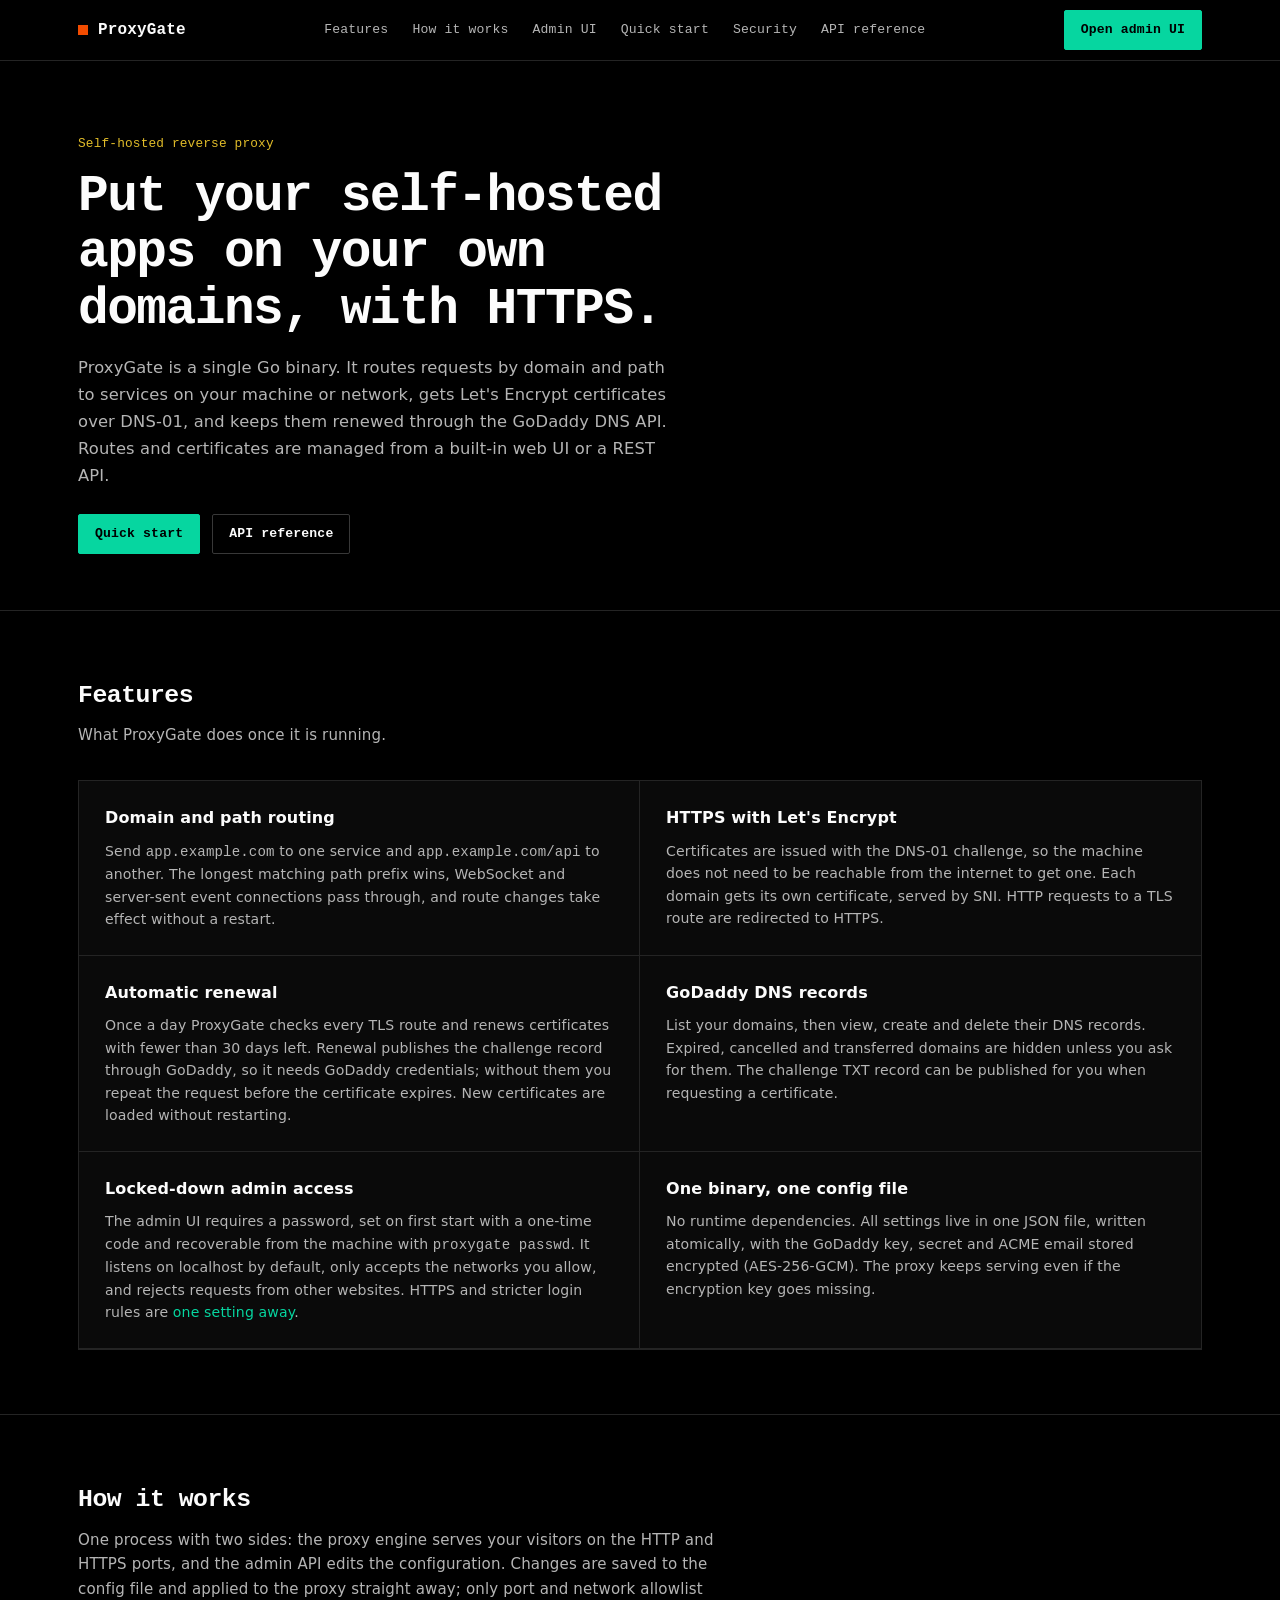
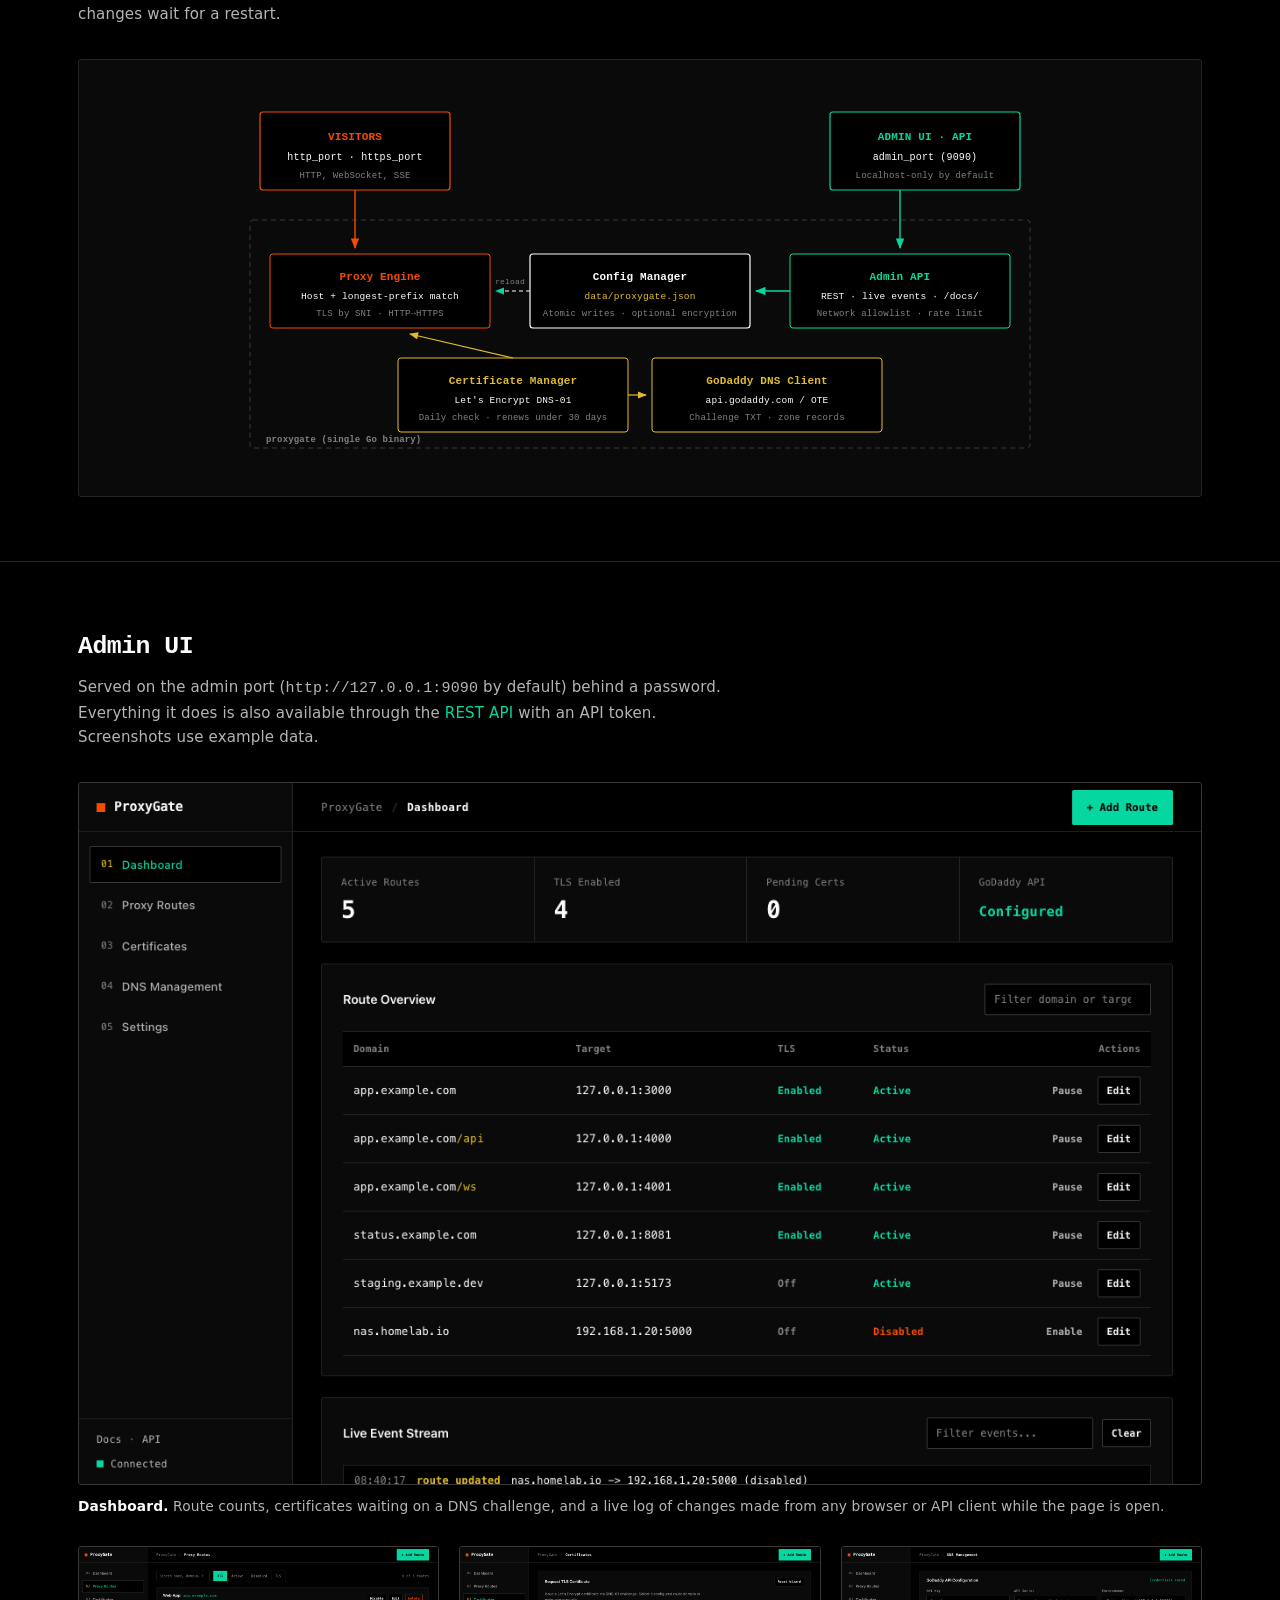
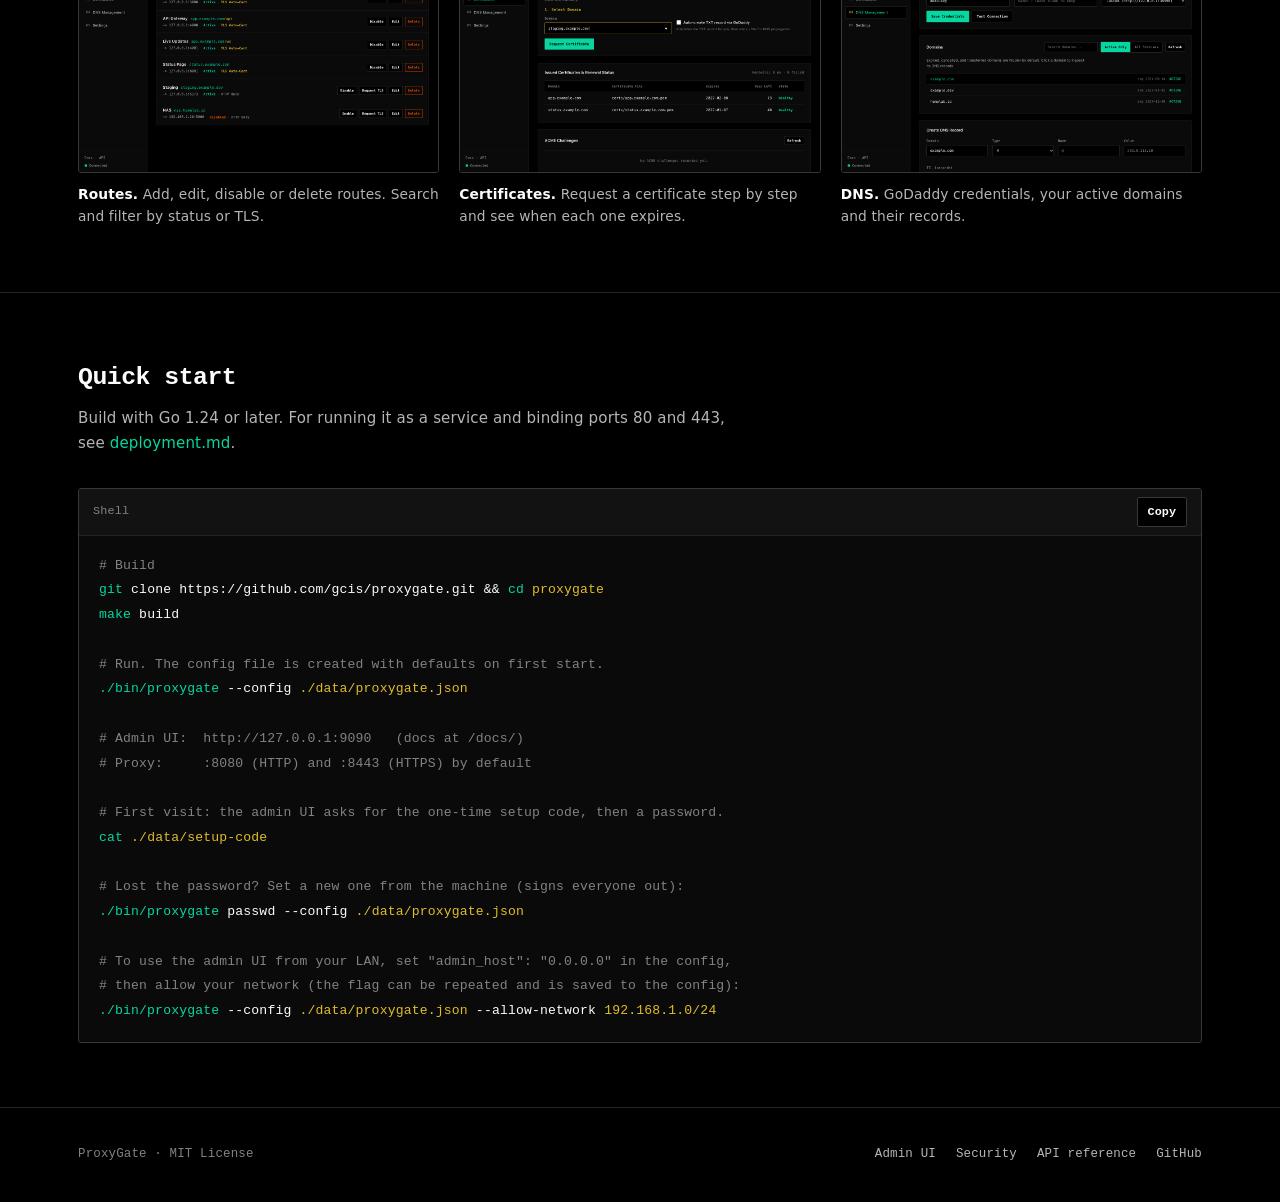
==== commit 8fab6a03: "docs: remove the "Before you expose it" notice from the homepage Security guidance lives on the secu" ====
--- a/docs/index.html
+++ b/docs/index.html
@@ -32,9 +32,6 @@
                 <span class="kicker">Self-hosted reverse proxy</span>
                 <h1>Put your self-hosted apps on your own domains, with HTTPS.</h1>
                 <p class="hero-lead">ProxyGate is a single Go binary. It routes requests by domain and path to services on your machine or network, gets Let's Encrypt certificates over DNS-01, and keeps them renewed through the GoDaddy DNS API. Routes and certificates are managed from a built-in web UI or a REST API.</p>
-                <div class="notice-bar">
-                    <strong>Before you expose it:</strong> the admin UI controls your routes and DNS records. It requires a password and listens on localhost by default; if you open it to other machines, read <a href="security.html">Security</a> for HTTPS and the other hardening options.
-                </div>
                 <div class="cta-group">
                     <a href="#quickstart" class="btn btn-primary">Quick start</a>
                     <a href="api.html" class="btn btn-secondary">API reference</a>
--- a/docs/docs.css
+++ b/docs/docs.css
@@ -234,21 +234,7 @@
     margin-bottom: 24px;
 }
 
-.notice-bar {
-    border: 1px solid var(--border-strong);
-    background: var(--bg-surface);
-    padding: 12px 16px;
-    margin-bottom: 28px;
-    font-size: 0.84rem;
-    color: var(--text-secondary);
-    max-width: 58ch;
-}
-
-.notice-bar strong {
-    color: var(--molten);
-    font-family: var(--font-mono);
-    font-weight: 600;
-}
+
 
 .cta-group {
     display: flex;
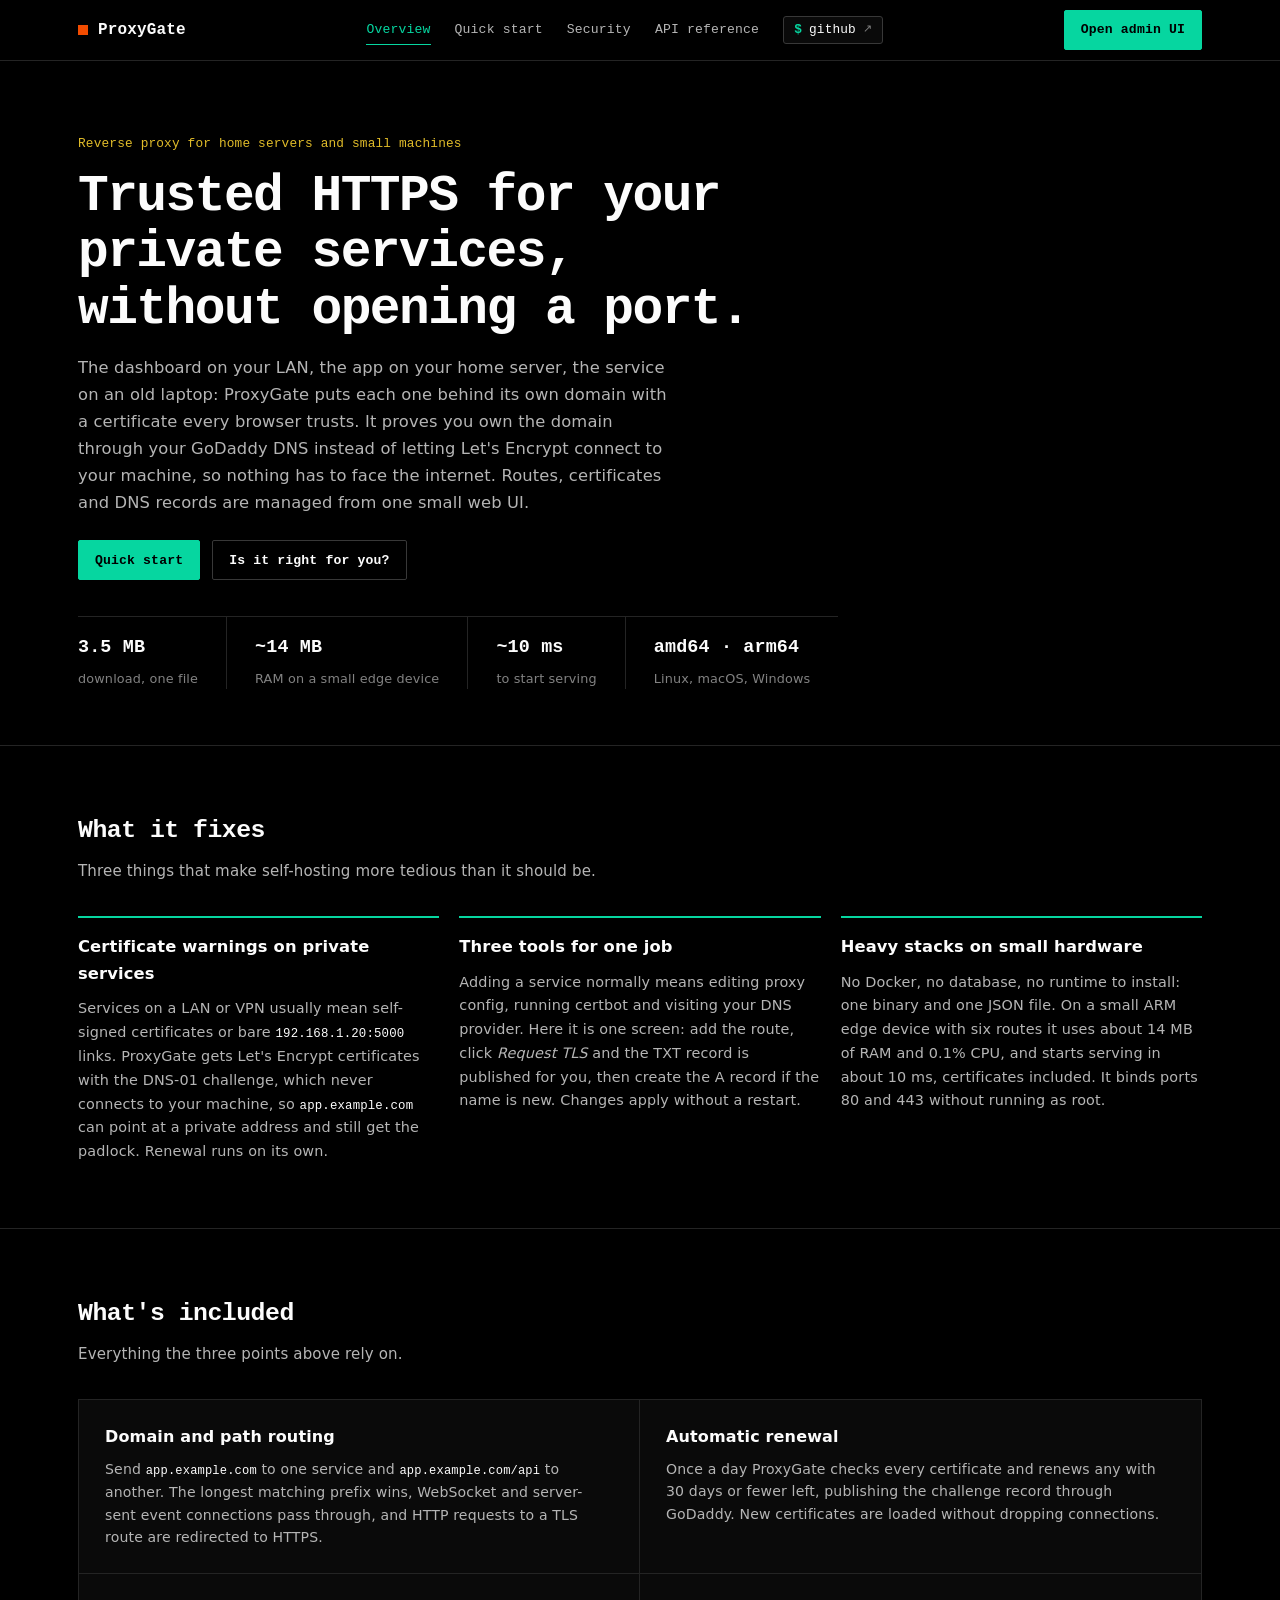
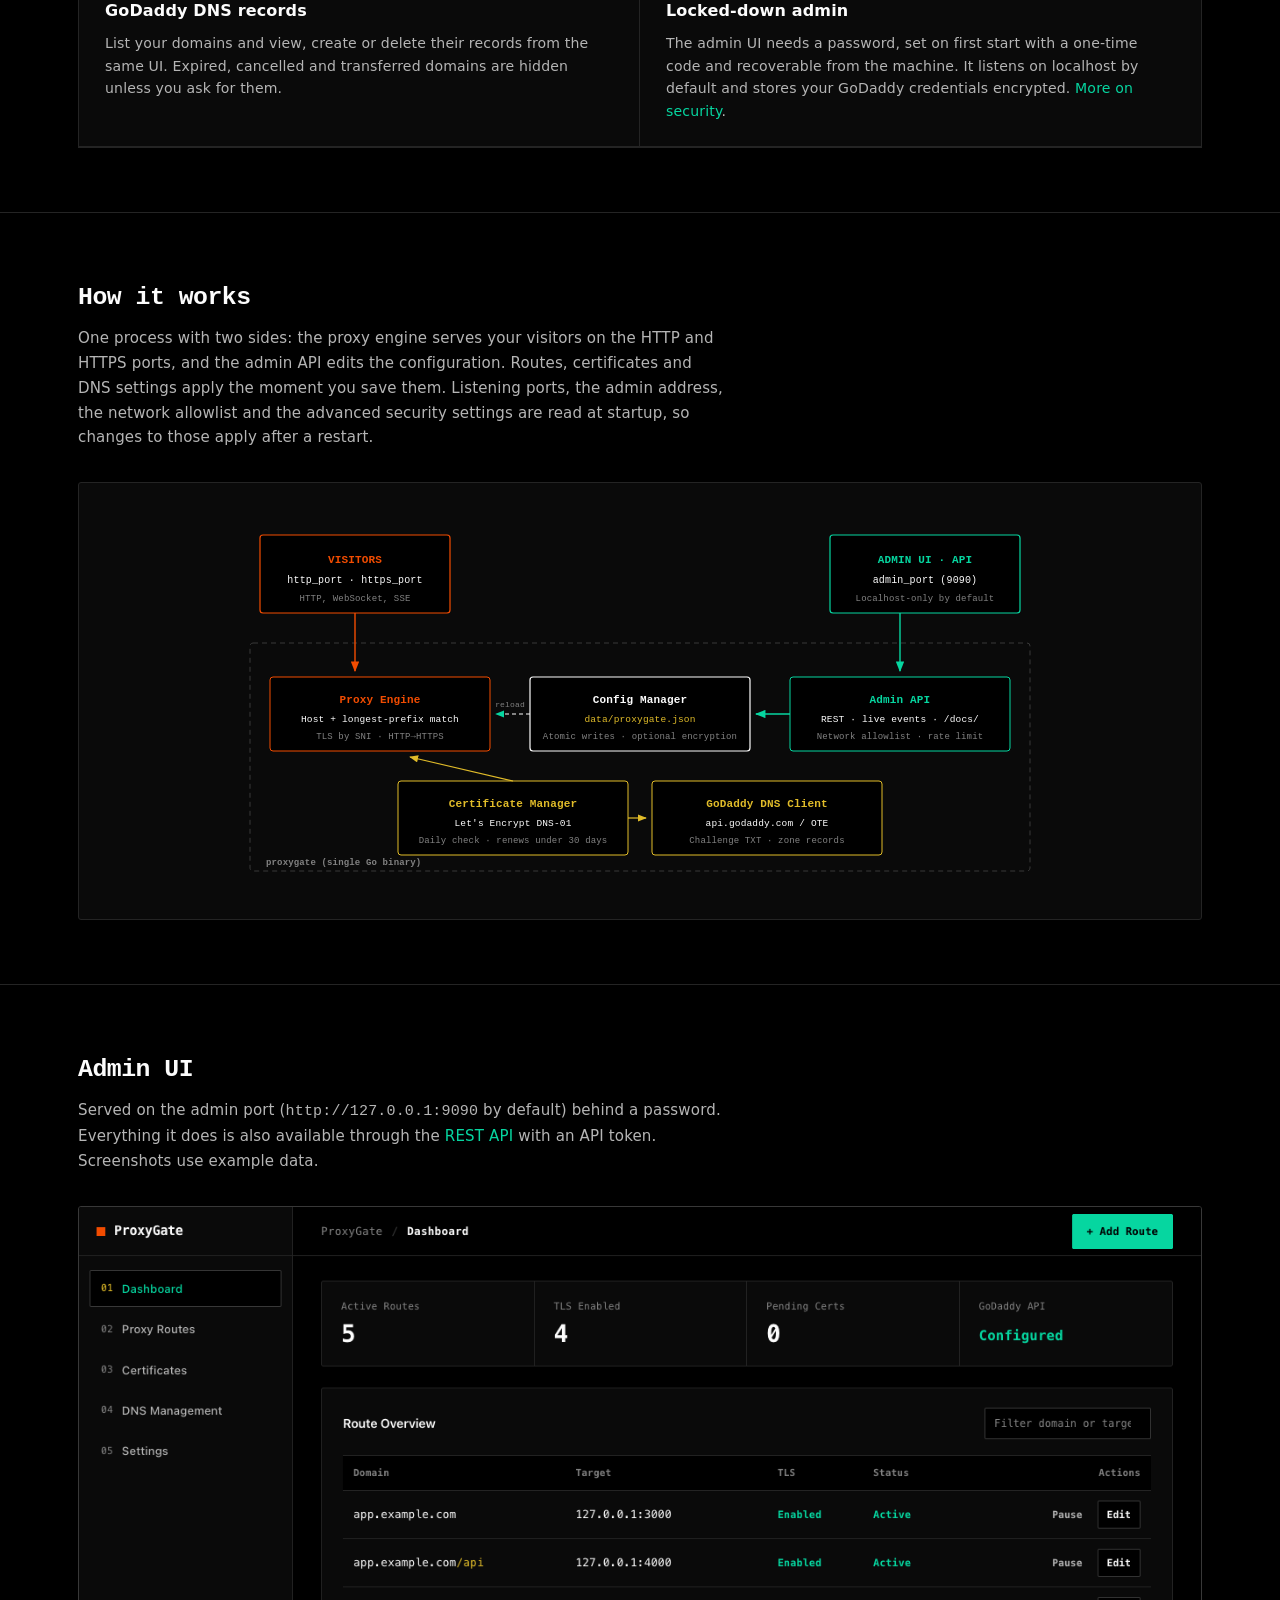
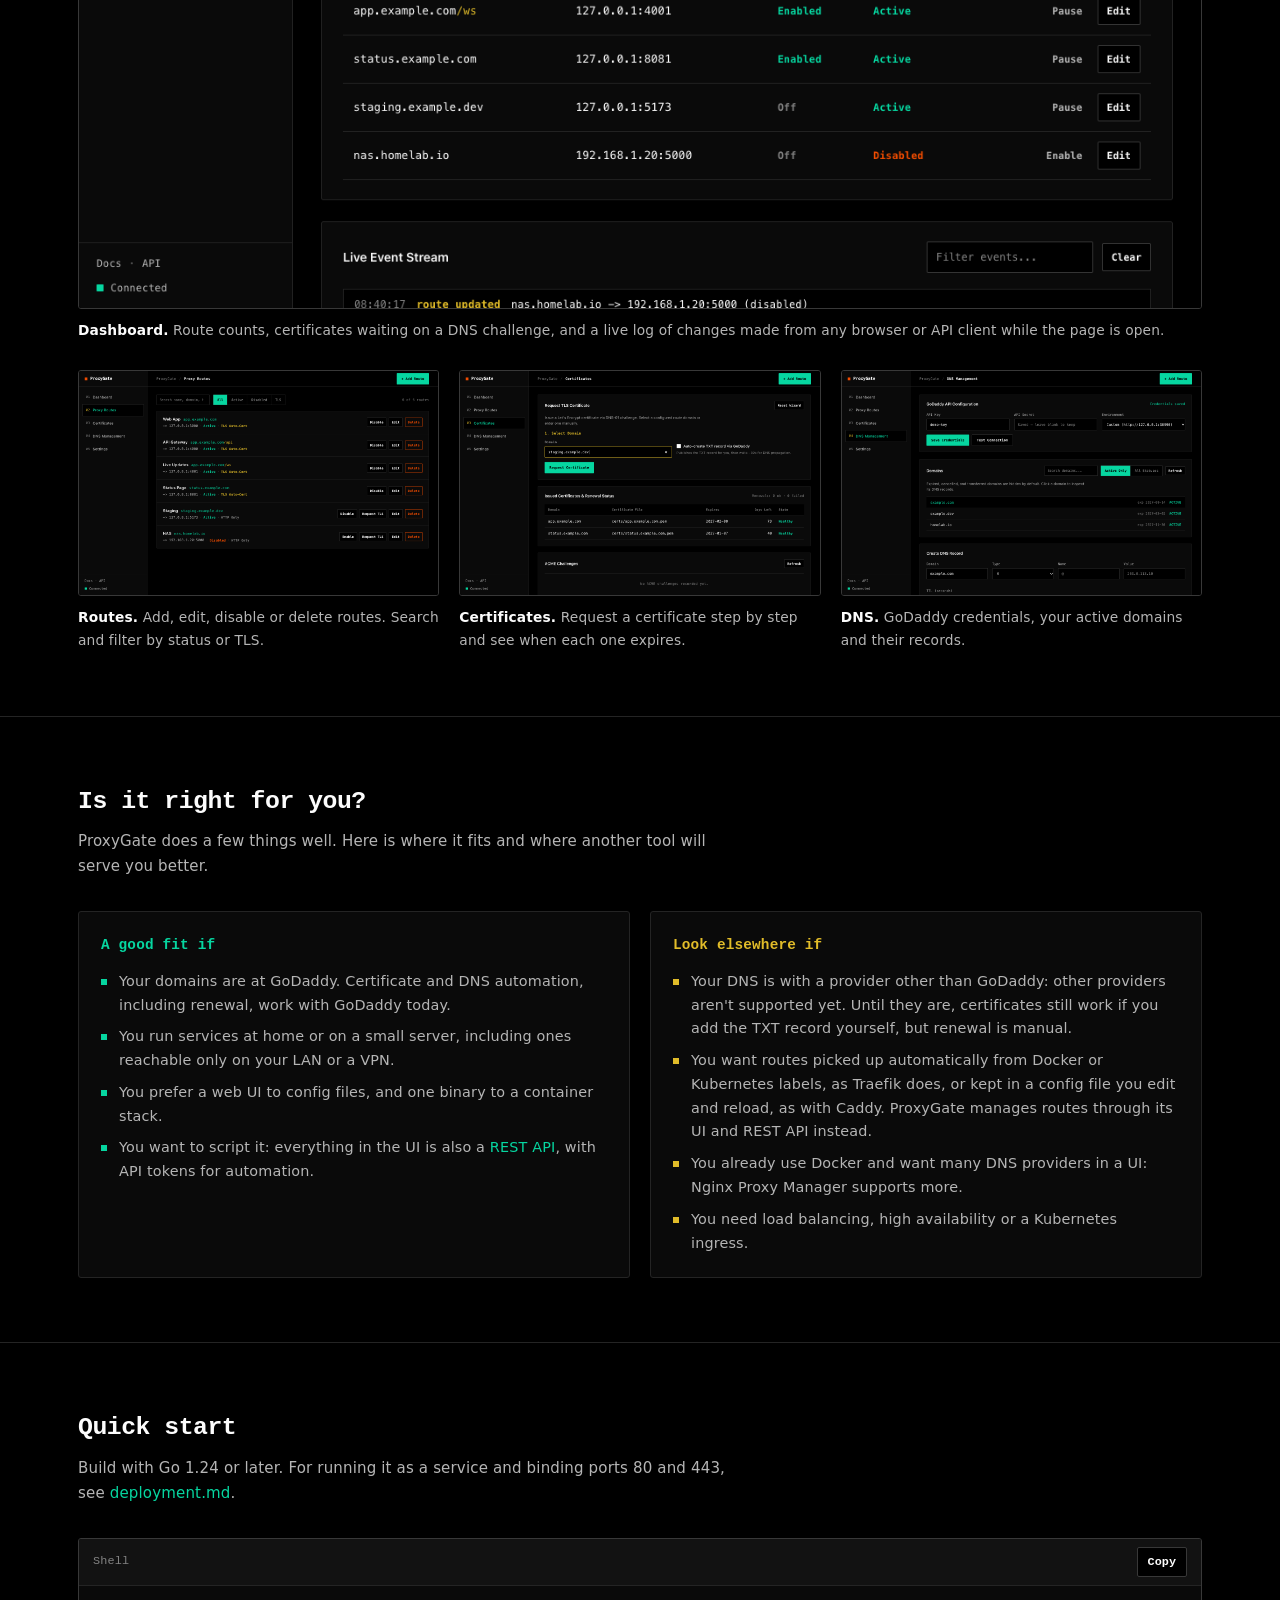
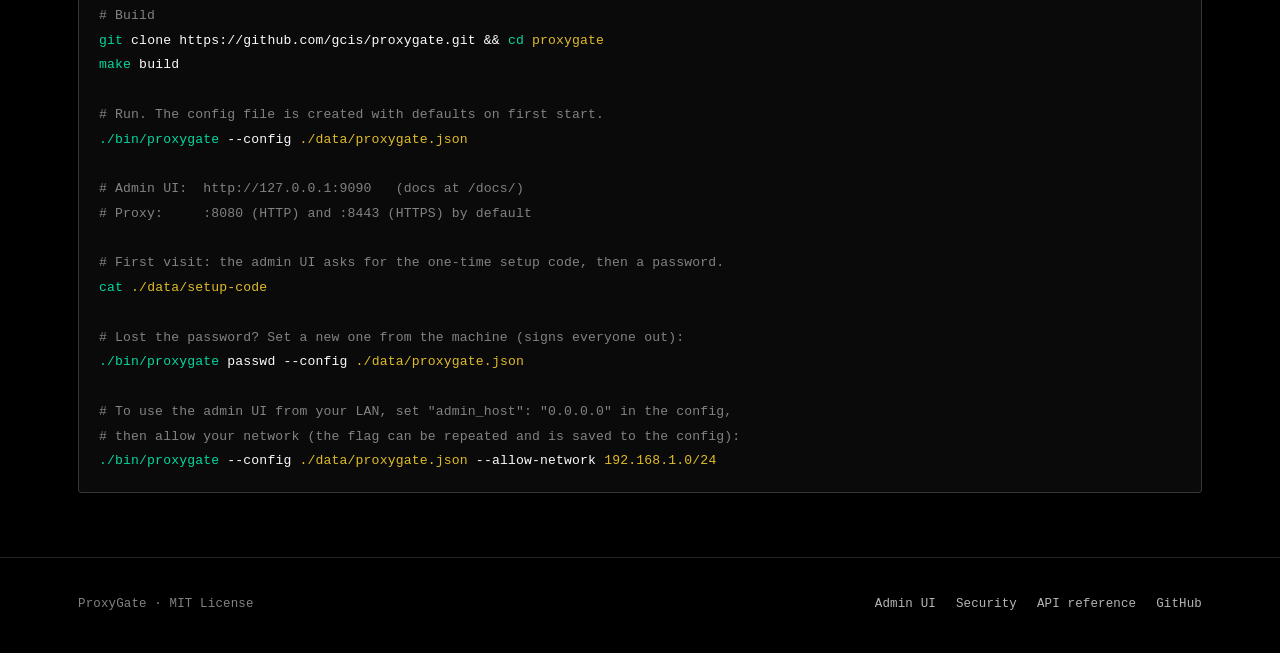
==== commit c2f95fc3: "Update docs" ====
--- a/docs/index.html
+++ b/docs/index.html
@@ -3,9 +3,9 @@
 <head>
     <meta charset="UTF-8">
     <meta name="viewport" content="width=device-width, initial-scale=1.0">
-    <title>ProxyGate — Self-Hosted Reverse Proxy</title>
-    <meta name="description" content="ProxyGate is a self-hosted reverse proxy in a single Go binary: route your own domains to local services with automatic Let's Encrypt certificates and GoDaddy DNS.">
-    <link rel="stylesheet" href="docs.css">
+    <title>ProxyGate — Trusted HTTPS for private services</title>
+    <meta name="description" content="ProxyGate gives services on your LAN or VPN their own domains and browser-trusted Let's Encrypt certificates, using GoDaddy DNS instead of open ports. One small binary with a web UI.">
+    <link rel="stylesheet" href="docs.css?v=20261127j">
 </head>
 <body>
     <header class="site-header">
@@ -14,13 +14,12 @@
                 <span class="brand-mark" aria-hidden="true"></span>
                 <span>ProxyGate</span>
             </a>
-            <nav class="site-nav" aria-label="Documentation navigation">
-                <a href="#features">Features</a>
-                <a href="#how-it-works">How it works</a>
-                <a href="#admin">Admin UI</a>
-                <a href="#quickstart">Quick start</a>
+            <nav class="site-nav" aria-label="Site">
+                <a href="./" class="active" aria-current="page">Overview</a>
+                <a href="./#quickstart">Quick start</a>
                 <a href="security.html">Security</a>
                 <a href="api.html">API reference</a>
+                <a class="gh-btn" href="https://github.com/gcis/proxygate" aria-label="ProxyGate on GitHub"><span class="gh-prompt" aria-hidden="true">$</span>github<span class="gh-arrow" aria-hidden="true">↗</span></a>
             </nav>
             <a href="/" class="btn btn-primary" data-console-link>Open admin UI</a>
         </div>
@@ -29,12 +28,41 @@
     <main>
         <section class="hero">
             <div class="container hero-single">
-                <span class="kicker">Self-hosted reverse proxy</span>
-                <h1>Put your self-hosted apps on your own domains, with HTTPS.</h1>
-                <p class="hero-lead">ProxyGate is a single Go binary. It routes requests by domain and path to services on your machine or network, gets Let's Encrypt certificates over DNS-01, and keeps them renewed through the GoDaddy DNS API. Routes and certificates are managed from a built-in web UI or a REST API.</p>
+                <span class="kicker">Reverse proxy for home servers and small machines</span>
+                <h1>Trusted HTTPS for your private services, without opening a port.</h1>
+                <p class="hero-lead">The dashboard on your LAN, the app on your home server, the service on an old laptop: ProxyGate puts each one behind its own domain with a certificate every browser trusts. It proves you own the domain through your GoDaddy DNS instead of letting Let's Encrypt connect to your machine, so nothing has to face the internet. Routes, certificates and DNS records are managed from one small web UI.</p>
                 <div class="cta-group">
                     <a href="#quickstart" class="btn btn-primary">Quick start</a>
-                    <a href="api.html" class="btn btn-secondary">API reference</a>
+                    <a href="#fit" class="btn btn-secondary">Is it right for you?</a>
+                </div>
+                <div class="proof-strip" role="list" aria-label="Footprint">
+                    <div class="proof" role="listitem"><span class="proof-num">3.5 MB</span><span class="proof-label">download, one file</span></div>
+                    <div class="proof" role="listitem"><span class="proof-num">~14 MB</span><span class="proof-label">RAM on a small edge device</span></div>
+                    <div class="proof" role="listitem"><span class="proof-num">~10 ms</span><span class="proof-label">to start serving</span></div>
+                    <div class="proof" role="listitem"><span class="proof-num">amd64 · arm64</span><span class="proof-label">Linux, macOS, Windows</span></div>
+                </div>
+            </div>
+        </section>
+
+        <section class="doc-section" id="why">
+            <div class="container">
+                <div class="section-header">
+                    <h2>What it fixes</h2>
+                    <p>Three things that make self-hosting more tedious than it should be.</p>
+                </div>
+                <div class="why-grid">
+                    <div class="why-item">
+                        <h3>Certificate warnings on private services</h3>
+                        <p>Services on a LAN or VPN usually mean self-signed certificates or bare <code>192.168.1.20:5000</code> links. ProxyGate gets Let's Encrypt certificates with the DNS-01 challenge, which never connects to your machine, so <code>app.example.com</code> can point at a private address and still get the padlock. Renewal runs on its own.</p>
+                    </div>
+                    <div class="why-item">
+                        <h3>Three tools for one job</h3>
+                        <p>Adding a service normally means editing proxy config, running certbot and visiting your DNS provider. Here it is one screen: add the route, click <em>Request TLS</em> and the TXT record is published for you, then create the A record if the name is new. Changes apply without a restart.</p>
+                    </div>
+                    <div class="why-item">
+                        <h3>Heavy stacks on small hardware</h3>
+                        <p>No Docker, no database, no runtime to install: one binary and one JSON file. On a small ARM edge device with six routes it uses about 14 MB of RAM and 0.1% CPU, and starts serving in about 10 ms, certificates included. It binds ports 80 and 443 without running as root.</p>
+                    </div>
                 </div>
             </div>
         </section>
@@ -42,33 +70,25 @@
         <section class="doc-section" id="features">
             <div class="container">
                 <div class="section-header">
-                    <h2>Features</h2>
-                    <p>What ProxyGate does once it is running.</p>
+                    <h2>What's included</h2>
+                    <p>Everything the three points above rely on.</p>
                 </div>
                 <div class="cap-grid">
                     <div class="cap-item">
                         <h3>Domain and path routing</h3>
-                        <p>Send <code>app.example.com</code> to one service and <code>app.example.com/api</code> to another. The longest matching path prefix wins, WebSocket and server-sent event connections pass through, and route changes take effect without a restart.</p>
-                    </div>
-                    <div class="cap-item">
-                        <h3>HTTPS with Let's Encrypt</h3>
-                        <p>Certificates are issued with the DNS-01 challenge, so the machine does not need to be reachable from the internet to get one. Each domain gets its own certificate, served by SNI. HTTP requests to a TLS route are redirected to HTTPS.</p>
+                        <p>Send <code>app.example.com</code> to one service and <code>app.example.com/api</code> to another. The longest matching prefix wins, WebSocket and server-sent event connections pass through, and HTTP requests to a TLS route are redirected to HTTPS.</p>
                     </div>
                     <div class="cap-item">
                         <h3>Automatic renewal</h3>
-                        <p>Once a day ProxyGate checks every TLS route and renews certificates with fewer than 30 days left. Renewal publishes the challenge record through GoDaddy, so it needs GoDaddy credentials; without them you repeat the request before the certificate expires. New certificates are loaded without restarting.</p>
+                        <p>Once a day ProxyGate checks every certificate and renews any with 30 days or fewer left, publishing the challenge record through GoDaddy. New certificates are loaded without dropping connections.</p>
                     </div>
                     <div class="cap-item">
                         <h3>GoDaddy DNS records</h3>
-                        <p>List your domains, then view, create and delete their DNS records. Expired, cancelled and transferred domains are hidden unless you ask for them. The challenge TXT record can be published for you when requesting a certificate.</p>
-                    </div>
-                    <div class="cap-item">
-                        <h3>Locked-down admin access</h3>
-                        <p>The admin UI requires a password, set on first start with a one-time code and recoverable from the machine with <code>proxygate passwd</code>. It listens on localhost by default, only accepts the networks you allow, and rejects requests from other websites. HTTPS and stricter login rules are <a href="security.html#advanced">one setting away</a>.</p>
-                    </div>
-                    <div class="cap-item">
-                        <h3>One binary, one config file</h3>
-                        <p>No runtime dependencies. All settings live in one JSON file, written atomically, with the GoDaddy key, secret and ACME email stored encrypted (AES-256-GCM). The proxy keeps serving even if the encryption key goes missing.</p>
+                        <p>List your domains and view, create or delete their records from the same UI. Expired, cancelled and transferred domains are hidden unless you ask for them.</p>
+                    </div>
+                    <div class="cap-item">
+                        <h3>Locked-down admin</h3>
+                        <p>The admin UI needs a password, set on first start with a one-time code and recoverable from the machine. It listens on localhost by default and stores your GoDaddy credentials encrypted. <a href="security.html">More on security</a>.</p>
                     </div>
                 </div>
             </div>
@@ -78,7 +98,7 @@
             <div class="container">
                 <div class="section-header">
                     <h2>How it works</h2>
-                    <p>One process with two sides: the proxy engine serves your visitors on the HTTP and HTTPS ports, and the admin API edits the configuration. Changes are saved to the config file and applied to the proxy straight away; only port and network allowlist changes wait for a restart.</p>
+                    <p>One process with two sides: the proxy engine serves your visitors on the HTTP and HTTPS ports, and the admin API edits the configuration. Routes, certificates and DNS settings apply the moment you save them. Listening ports, the admin address, the network allowlist and the advanced security settings are read at startup, so changes to those apply after a restart.</p>
                 </div>
                 <div class="arch-panel">
                     <svg viewBox="0 0 820 380" fill="none" xmlns="http://www.w3.org/2000/svg" role="img" aria-label="ProxyGate architecture: visitors reach the proxy engine on the HTTP and HTTPS ports; the admin UI and API clients reach the admin API, localhost-only by default; the admin API writes the config manager, which reloads the proxy engine; the certificate manager renews certificates through Let's Encrypt using GoDaddy DNS">
@@ -176,6 +196,35 @@
             </div>
         </section>
 
+        <section class="doc-section" id="fit">
+            <div class="container">
+                <div class="section-header">
+                    <h2>Is it right for you?</h2>
+                    <p>ProxyGate does a few things well. Here is where it fits and where another tool will serve you better.</p>
+                </div>
+                <div class="fit-grid">
+                    <div class="fit-col fit-yes">
+                        <h3>A good fit if</h3>
+                        <ul>
+                            <li>Your domains are at GoDaddy. Certificate and DNS automation, including renewal, work with GoDaddy today.</li>
+                            <li>You run services at home or on a small server, including ones reachable only on your LAN or a VPN.</li>
+                            <li>You prefer a web UI to config files, and one binary to a container stack.</li>
+                            <li>You want to script it: everything in the UI is also a <a href="api.html">REST API</a>, with API tokens for automation.</li>
+                        </ul>
+                    </div>
+                    <div class="fit-col fit-no">
+                        <h3>Look elsewhere if</h3>
+                        <ul>
+                            <li>Your DNS is with a provider other than GoDaddy: other providers aren't supported yet. Until they are, certificates still work if you add the TXT record yourself, but renewal is manual.</li>
+                            <li>You want routes picked up automatically from Docker or Kubernetes labels, as Traefik does, or kept in a config file you edit and reload, as with Caddy. ProxyGate manages routes through its UI and REST API instead.</li>
+                            <li>You already use Docker and want many DNS providers in a UI: Nginx Proxy Manager supports more.</li>
+                            <li>You need load balancing, high availability or a Kubernetes ingress.</li>
+                        </ul>
+                    </div>
+                </div>
+            </div>
+        </section>
+
         <section class="doc-section" id="quickstart">
             <div class="container">
                 <div class="section-header">
@@ -223,6 +272,6 @@
         </div>
     </footer>
 
-    <script src="docs.js"></script>
+    <script src="docs.js?v=20261127"></script>
 </body>
 </html>
--- a/docs/docs.css
+++ b/docs/docs.css
@@ -254,6 +254,128 @@
     max-width: 22ch;
 }
 
+/* Hero proof points: a row of stat blocks */
+.proof-strip {
+    display: grid;
+    grid-template-columns: repeat(4, auto);
+    justify-content: start;
+    margin-top: 36px;
+    border-top: 1px solid var(--border);
+}
+
+.proof {
+    display: flex;
+    flex-direction: column;
+    gap: 4px;
+    padding: 16px 28px 0 0;
+    margin-right: 28px;
+    border-right: 1px solid var(--border);
+}
+
+.proof:last-child {
+    border-right: none;
+    margin-right: 0;
+}
+
+.proof-num {
+    font-family: var(--font-mono);
+    font-size: 1.15rem;
+    font-weight: 600;
+    color: var(--white);
+    font-variant-numeric: tabular-nums;
+    white-space: nowrap;
+}
+
+.proof-label {
+    font-size: 0.8rem;
+    color: var(--text-muted);
+}
+
+@media (max-width: 720px) {
+    .proof-strip {
+        grid-template-columns: repeat(2, minmax(0, 1fr));
+        row-gap: 4px;
+    }
+    .proof,
+    .proof:last-child {
+        border-right: none;
+        margin-right: 0;
+        padding-right: 12px;
+    }
+}
+
+/* What it fixes */
+.why-grid {
+    display: grid;
+    grid-template-columns: repeat(3, minmax(0, 1fr));
+    gap: 20px;
+}
+
+.why-item {
+    border-top: 2px solid var(--emerald);
+    padding-top: 16px;
+    display: flex;
+    flex-direction: column;
+    gap: 10px;
+}
+
+.why-item h3 {
+    font-size: 1.02rem;
+    font-weight: 600;
+    color: var(--white);
+}
+
+.why-item p {
+    font-size: 0.9rem;
+    color: var(--text-secondary);
+}
+
+/* Is it right for you? */
+.fit-grid {
+    display: grid;
+    grid-template-columns: repeat(2, minmax(0, 1fr));
+    gap: 20px;
+}
+
+.fit-col {
+    border: 1px solid var(--border);
+    border-radius: var(--radius);
+    background: var(--bg-surface);
+    padding: 22px;
+}
+
+.fit-col h3 {
+    font-family: var(--font-mono);
+    font-size: 0.9rem;
+    margin-bottom: 12px;
+}
+
+.fit-yes h3 { color: var(--emerald); }
+.fit-no h3 { color: var(--saffron); }
+
+.fit-col ul {
+    padding-left: 0;
+    display: flex;
+    flex-direction: column;
+    gap: 8px;
+    font-size: 0.9rem;
+    color: var(--text-secondary);
+}
+
+.why-item code,
+.cap-item code {
+    font-family: var(--font-mono);
+    font-size: 0.86em;
+    color: var(--text-primary);
+}
+
+@media (max-width: 860px) {
+    .why-grid,
+    .fit-grid {
+        grid-template-columns: 1fr;
+    }
+}
+
 /* Admin UI screenshots */
 .shot {
     margin: 0;
@@ -680,7 +802,22 @@
 }
 
 @media (max-width: 720px) {
+    /* Keep the same menu on phones: a second row that wraps if needed. */
+    .site-header-inner {
+        height: auto;
+        flex-wrap: wrap;
+        row-gap: 0;
+        padding-top: 12px;
+        padding-bottom: 0;
+    }
     .site-nav {
+        order: 3;
+        flex-basis: 100%;
+        flex-wrap: wrap;
+        gap: 8px 20px;
+        padding: 10px 0 12px;
+    }
+    .site-nav::-webkit-scrollbar {
         display: none;
     }
     .cap-grid {
@@ -695,121 +832,205 @@
     }
 }
 
-/* Long-form pages (security guide) */
-.prose {
-    max-width: 780px;
-    padding-block: 56px 72px;
-    display: flex;
-    flex-direction: column;
-    gap: 16px;
-}
-
-.prose h1 {
-    font-family: var(--font-mono);
-    font-size: clamp(1.9rem, 3.5vw, 2.5rem);
-    letter-spacing: -0.02em;
-    line-height: 1.15;
-    text-wrap: balance;
-}
-
-.prose h2 {
-    font-family: var(--font-mono);
-    font-size: 1.3rem;
-    margin-top: 32px;
-    padding-top: 20px;
-    border-top: 1px solid var(--border);
-}
-
-.prose h3 {
-    font-size: 1.02rem;
-    font-weight: 600;
-    margin-top: 12px;
-}
-
-.prose p,
-.prose li {
-    color: var(--text-secondary);
-    font-size: 0.95rem;
-    line-height: 1.65;
-}
-
-.prose ul,
-.prose ol {
-    padding-left: 22px;
-    display: flex;
-    flex-direction: column;
-    gap: 6px;
-}
-
-.prose strong {
-    color: var(--text-primary);
-}
-
-.prose a {
-    color: var(--emerald);
-}
-
-.prose :not(pre) > code {
-    font-family: var(--font-mono);
-    font-size: 0.86em;
-    color: var(--text-primary);
-    background: var(--bg-elevated);
-    padding: 1px 5px;
-    border-radius: var(--radius-sm);
-    overflow-wrap: anywhere;
-}
-
-.prose pre {
-    background: var(--bg-surface);
-    border: 1px solid var(--border-strong);
-    border-radius: var(--radius);
-    padding: 14px 16px;
-    overflow-x: auto;
-    font-family: var(--font-mono);
-    font-size: 0.82rem;
-    line-height: 1.6;
-}
-
-.table-scroll {
-    overflow-x: auto;
-    border: 1px solid var(--border);
-    border-radius: var(--radius);
-}
-
-.prose table {
-    width: 100%;
-    border-collapse: collapse;
-    font-size: 0.88rem;
-}
-
-.prose th,
-.prose td {
-    text-align: left;
-    vertical-align: top;
-    padding: 10px 12px;
-    border-bottom: 1px solid var(--border);
-    color: var(--text-secondary);
-}
-
-.prose th {
-    font-family: var(--font-mono);
-    font-size: 0.76rem;
-    font-weight: 600;
-    color: var(--text-muted);
-    background: var(--bg-surface);
-}
-
-.prose tr:last-child td {
-    border-bottom: none;
-}
-
-.prose td:first-child,
-.prose td:nth-child(2) code {
-    white-space: nowrap;
-    color: var(--text-primary);
-}
-
 /* Honour the hidden attribute even on elements styled with display rules. */
 [hidden] {
     display: none !important;
 }
+
+/* Lists: markers sit inside the text column, aligned with headings and
+   paragraphs; wrapped lines align with the first line's text. */
+.fit-col ul {
+    list-style: none;
+}
+
+.fit-col ul > li {
+    position: relative;
+    padding-left: 18px;
+}
+
+.fit-col ul > li::before {
+    content: "";
+    position: absolute;
+    left: 0;
+    top: 0.62em;
+    width: 6px;
+    height: 6px;
+    background: var(--text-muted);
+}
+
+.fit-yes ul > li::before { background: var(--emerald); }
+.fit-no ul > li::before { background: var(--saffron); }
+
+/* Security reference: card labels, legend, tables and lists inside cards */
+.method { white-space: nowrap; }
+.method.tag-default { color: var(--emerald); }
+.method.tag-optin { color: var(--saffron); }
+.method.tag-cli { color: var(--white); }
+.method.tag-planned,
+.method.tag-muted { color: var(--text-muted); }
+
+.tag-legend {
+    display: flex;
+    flex-wrap: wrap;
+    gap: 6px 22px;
+    font-size: 0.8rem;
+    color: var(--text-muted);
+}
+
+.tag-legend .method {
+    min-width: 0;
+    margin-right: 6px;
+}
+
+.endpoint-group > pre {
+    background: var(--bg-surface);
+    border: 1px solid var(--border);
+    border-radius: var(--radius);
+    padding: 12px 14px;
+    margin-bottom: 14px;
+    overflow-x: auto;
+    font-family: var(--font-mono);
+    font-size: 0.8rem;
+    line-height: 1.6;
+    color: var(--text-primary);
+}
+
+.group-note {
+    font-size: 0.86rem;
+    color: var(--text-secondary);
+    margin-top: 4px;
+}
+
+.group-note code {
+    font-family: var(--font-mono);
+    font-size: 0.8rem;
+    color: var(--emerald);
+}
+
+.endpoint-details pre + p,
+.endpoint-details .table-scroll + p {
+    margin-top: 12px;
+}
+
+.endpoint-details pre {
+    margin-top: 10px;
+}
+
+.endpoint-details a {
+    color: var(--emerald);
+}
+
+.endpoint-details .table-scroll {
+    border: 1px solid var(--border);
+    border-radius: var(--radius);
+    overflow-x: auto;
+}
+
+.endpoint-details table {
+    width: 100%;
+    border-collapse: collapse;
+    font-size: 0.84rem;
+}
+
+.endpoint-details th,
+.endpoint-details td {
+    text-align: left;
+    vertical-align: top;
+    padding: 9px 12px;
+    border-bottom: 1px solid var(--border);
+    color: var(--text-secondary);
+}
+
+.endpoint-details th {
+    font-family: var(--font-mono);
+    font-size: 0.74rem;
+    color: var(--text-muted);
+    background: var(--bg-canvas);
+}
+
+.endpoint-details tr:last-child td { border-bottom: none; }
+.endpoint-details td:first-child { color: var(--text-primary); white-space: nowrap; }
+
+.endpoint-details ul,
+.endpoint-details ol {
+    list-style: none;
+    padding-left: 0;
+    display: flex;
+    flex-direction: column;
+    gap: 8px;
+    font-size: 0.84rem;
+    color: var(--text-secondary);
+}
+
+.endpoint-details ul > li,
+.endpoint-details ol > li {
+    position: relative;
+    padding-left: 22px;
+}
+
+.endpoint-details ul > li::before {
+    content: "";
+    position: absolute;
+    left: 0;
+    top: 0.6em;
+    width: 6px;
+    height: 6px;
+    background: var(--text-muted);
+}
+
+.endpoint-details ol { counter-reset: step; }
+.endpoint-details ol > li { counter-increment: step; }
+.endpoint-details ol > li::before {
+    content: counter(step) ".";
+    position: absolute;
+    left: 0;
+    font-family: var(--font-mono);
+    font-size: 0.8rem;
+    color: var(--text-muted);
+}
+
+.endpoint-details strong { color: var(--text-primary); }
+
+/* GitHub link in the menu, styled as a shell prompt */
+.site-nav a.gh-btn {
+    display: inline-flex;
+    align-items: center;
+    gap: 7px;
+    padding: 5px 10px;
+    border: 1px solid var(--border-strong);
+    border-radius: var(--radius);
+    background: var(--bg-surface);
+    color: var(--text-primary);
+    font-family: var(--font-mono);
+    font-size: 0.8rem;
+    line-height: 1.2;
+    transition: border-color 0.15s var(--ease), color 0.15s var(--ease);
+}
+
+.site-nav a.gh-btn:hover,
+.site-nav a.gh-btn:focus-visible {
+    border-color: var(--emerald);
+    border-bottom-color: var(--emerald);
+    color: var(--white);
+}
+
+.gh-prompt {
+    color: var(--emerald);
+    font-weight: 600;
+}
+
+.gh-arrow {
+    color: var(--text-muted);
+    font-size: 0.85em;
+    transition: transform 0.15s var(--ease), color 0.15s var(--ease);
+}
+
+.site-nav a.gh-btn:hover .gh-arrow {
+    color: var(--emerald);
+    transform: translate(1px, -1px);
+}
+
+@media (prefers-reduced-motion: reduce) {
+    .site-nav a.gh-btn,
+    .gh-arrow { transition: none; }
+}
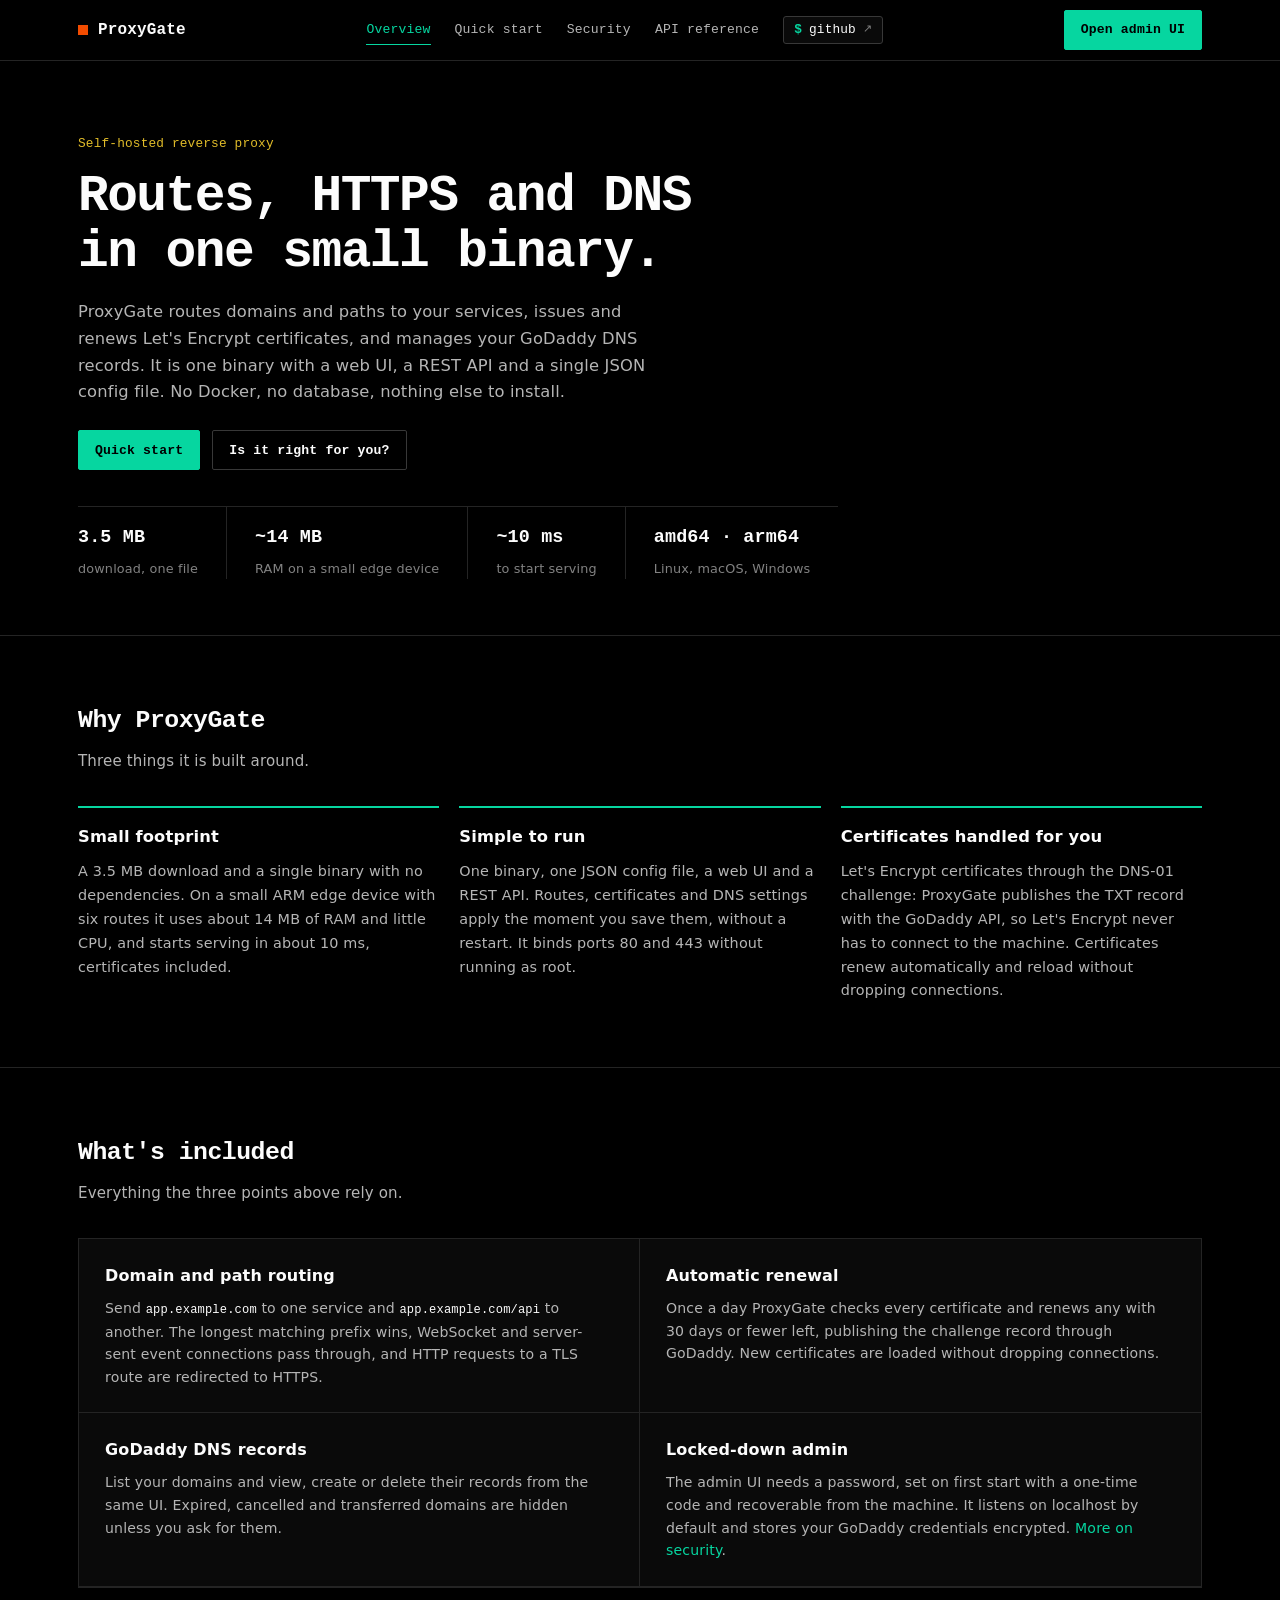
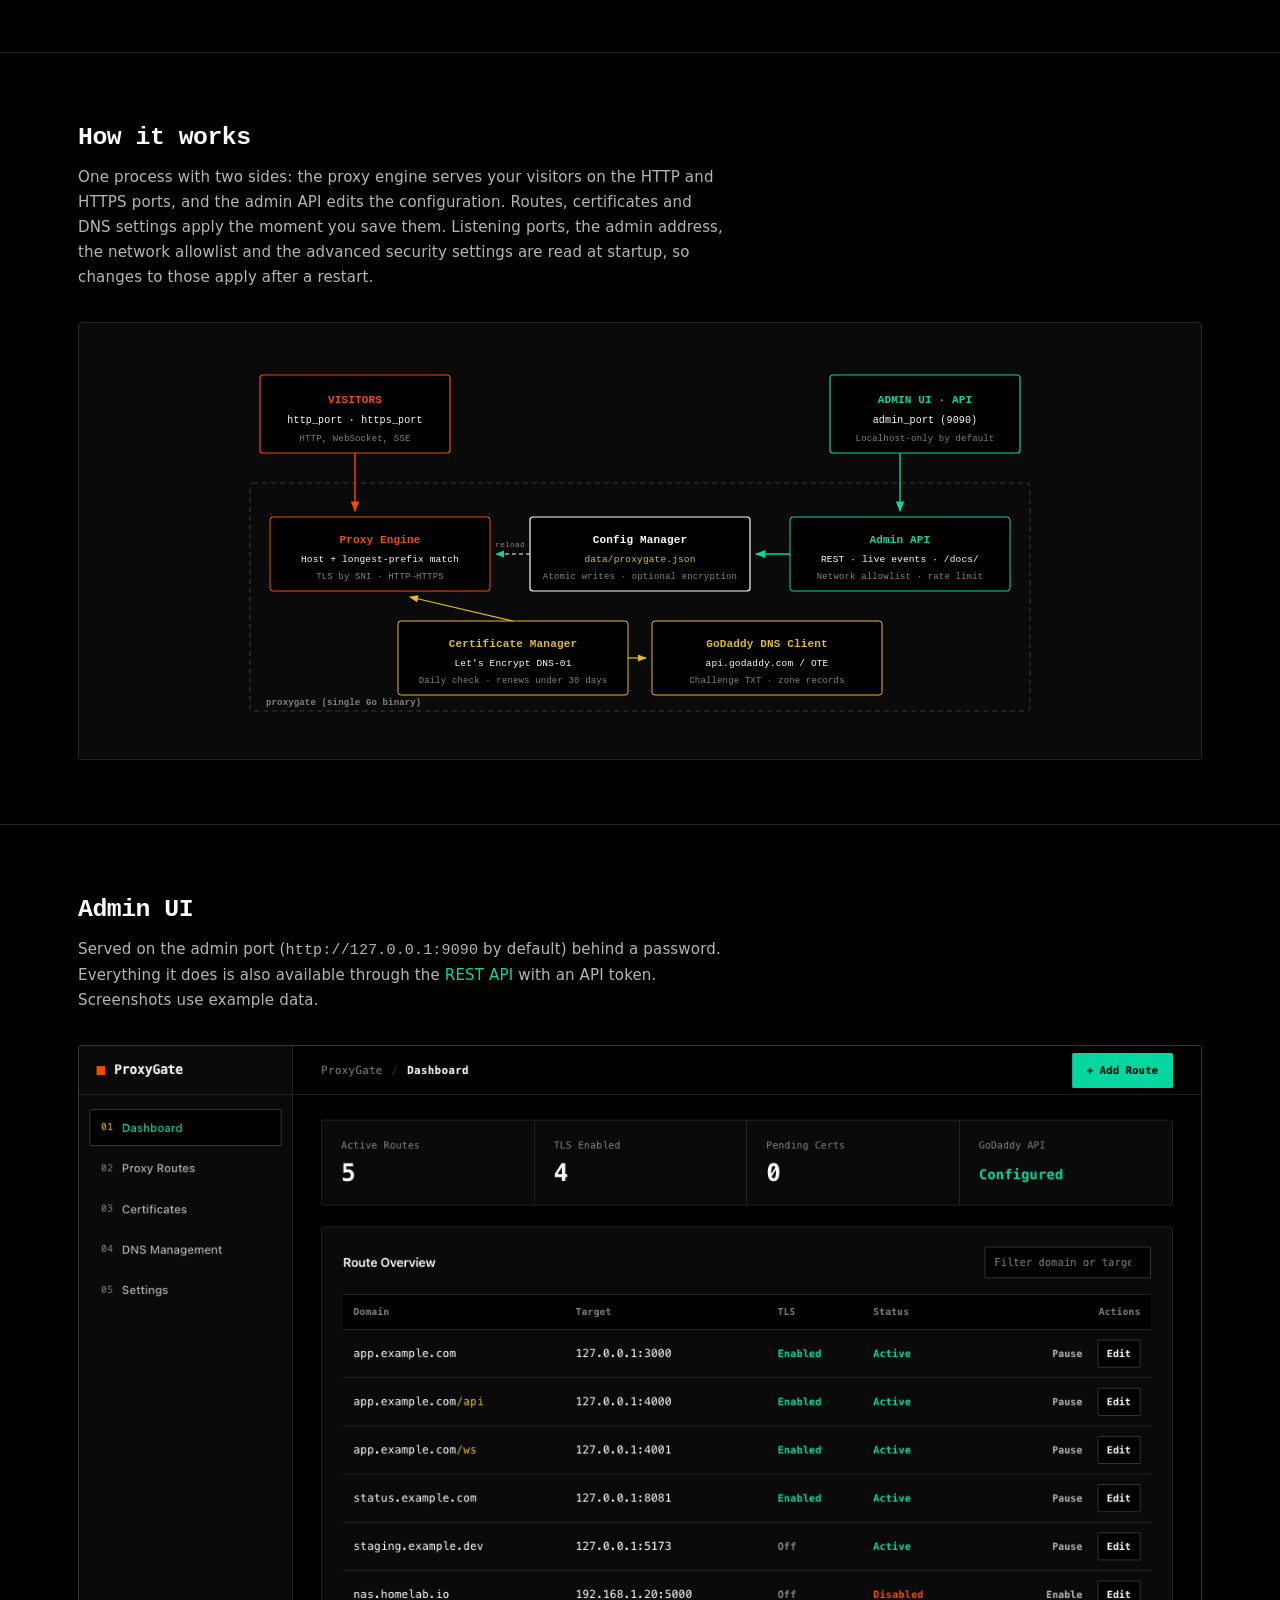
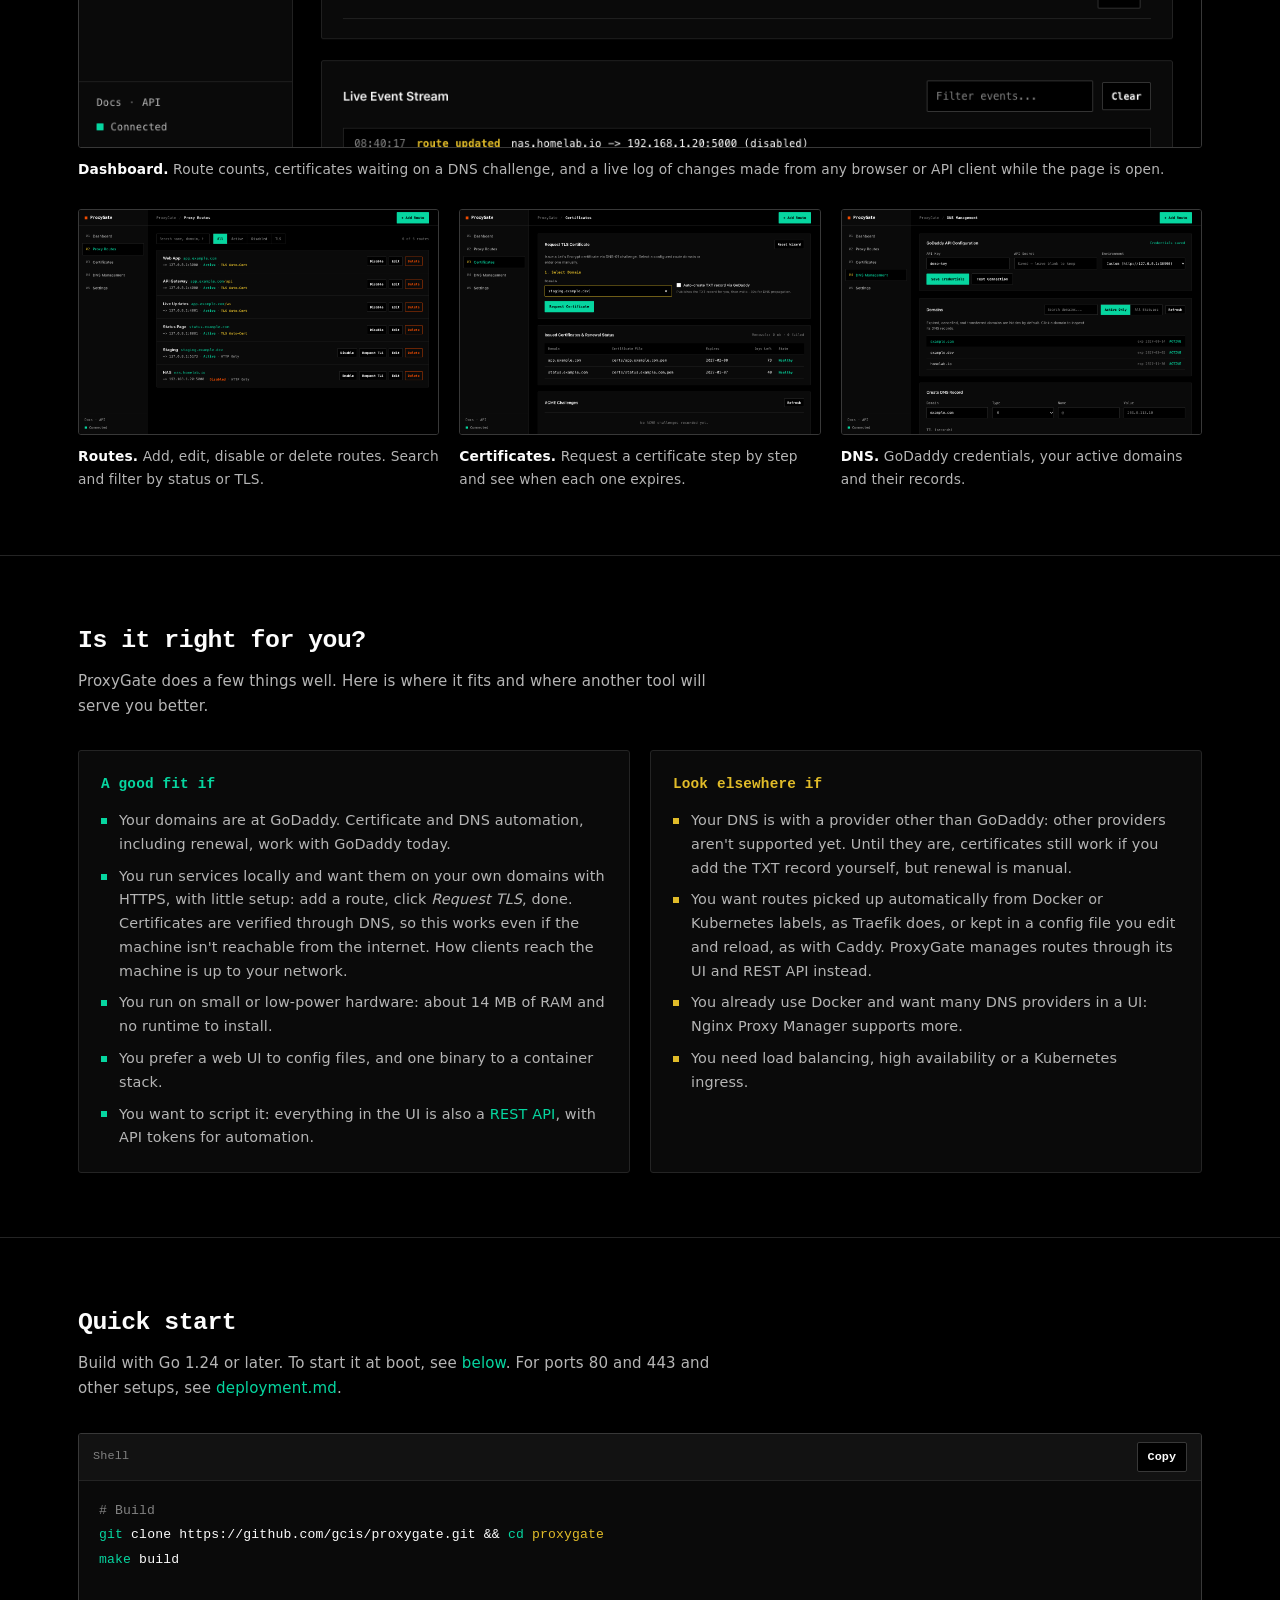
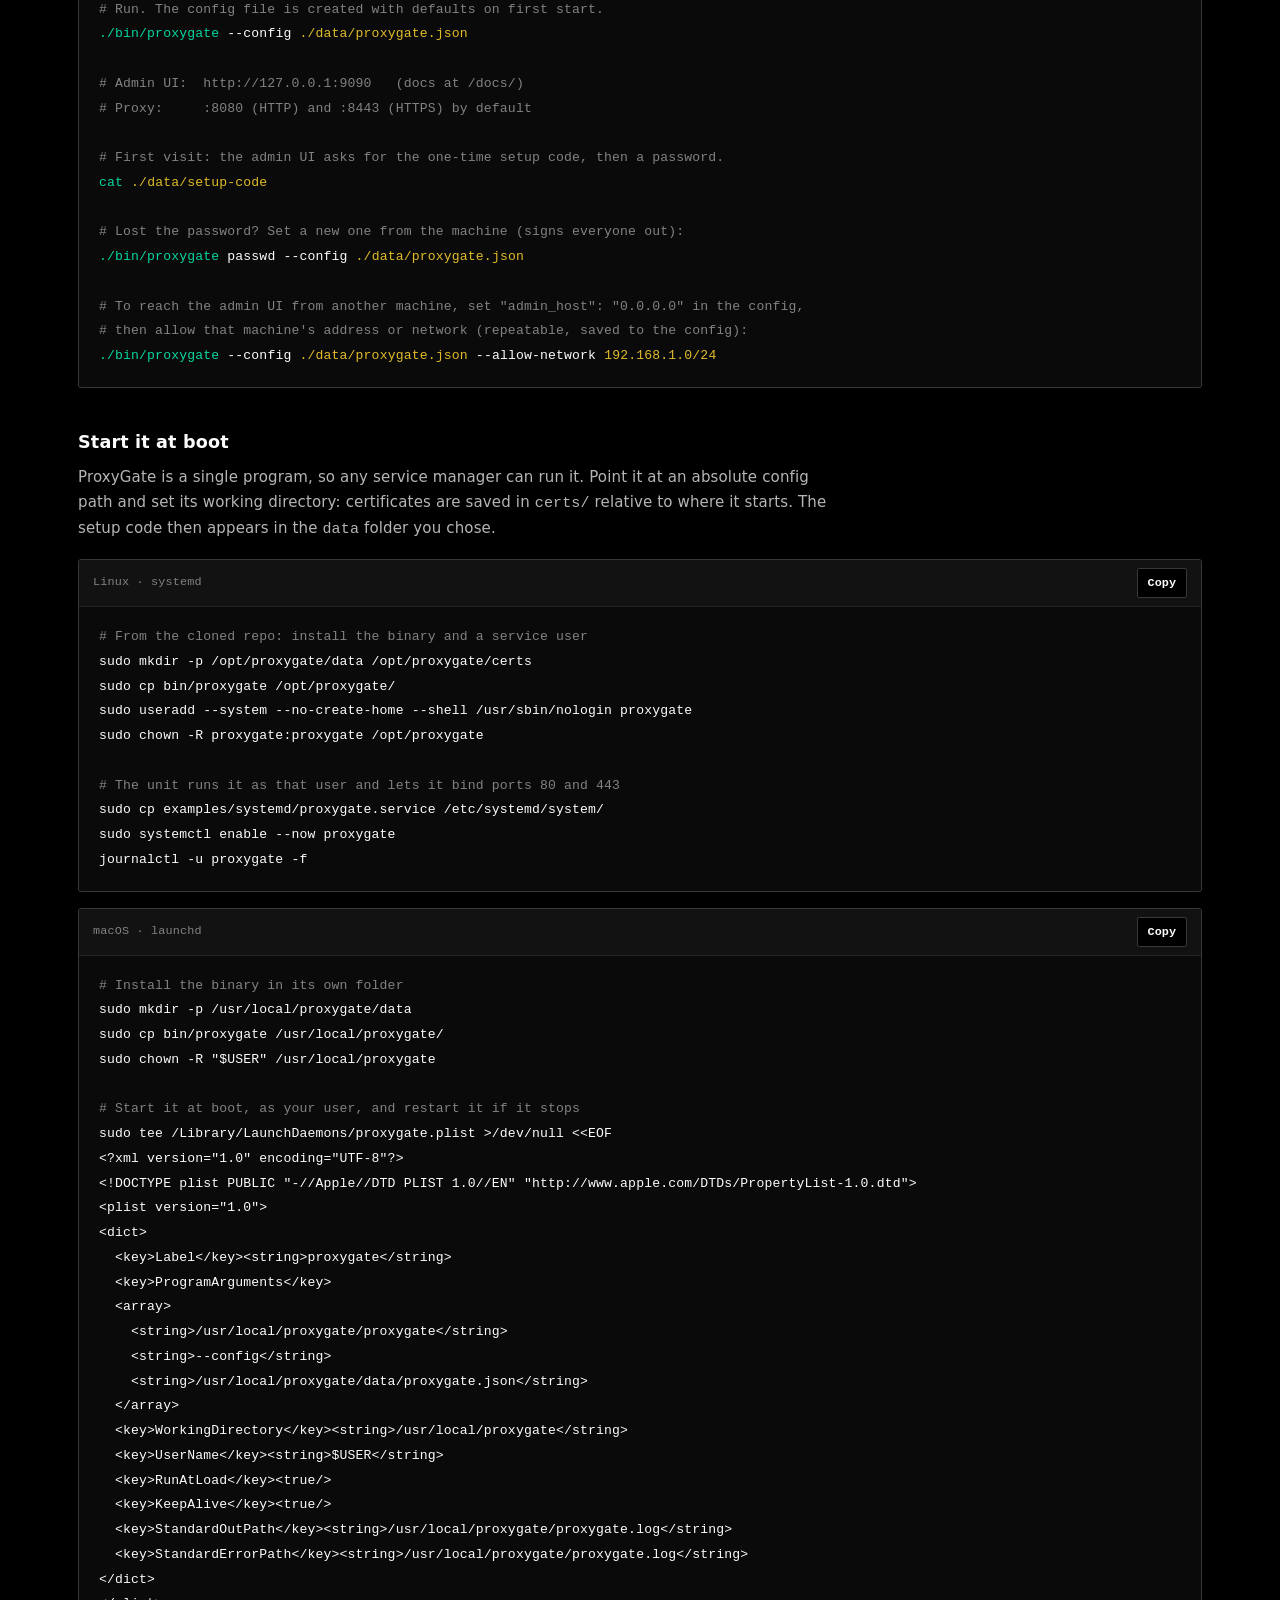
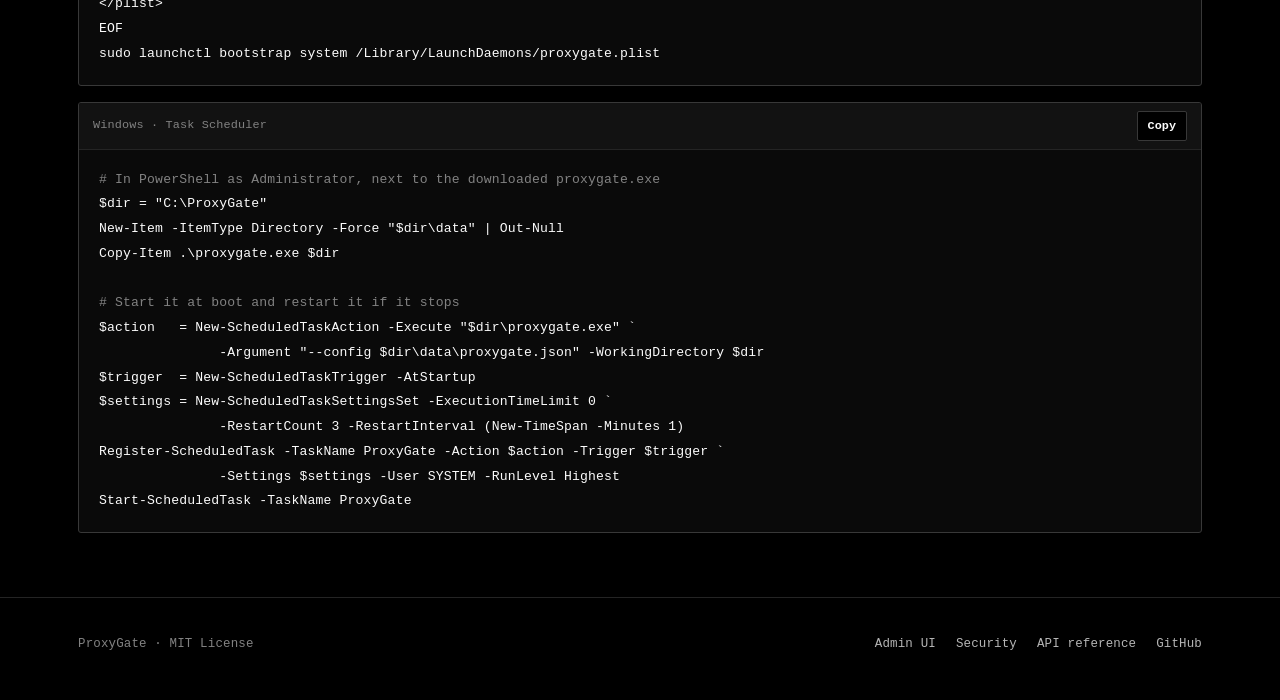
==== commit 24f2495c: "Update docs" ====
--- a/docs/index.html
+++ b/docs/index.html
@@ -3,9 +3,9 @@
 <head>
     <meta charset="UTF-8">
     <meta name="viewport" content="width=device-width, initial-scale=1.0">
-    <title>ProxyGate — Trusted HTTPS for private services</title>
-    <meta name="description" content="ProxyGate gives services on your LAN or VPN their own domains and browser-trusted Let's Encrypt certificates, using GoDaddy DNS instead of open ports. One small binary with a web UI.">
-    <link rel="stylesheet" href="docs.css?v=20261127j">
+    <title>ProxyGate — Self-hosted reverse proxy</title>
+    <meta name="description" content="ProxyGate is a self-hosted reverse proxy in one small binary: domain and path routing, automatic Let&#39;s Encrypt certificates and GoDaddy DNS management, with a web UI and REST API.">
+    <link rel="stylesheet" href="docs.css?v=20261127k">
 </head>
 <body>
     <header class="site-header">
@@ -28,9 +28,9 @@
     <main>
         <section class="hero">
             <div class="container hero-single">
-                <span class="kicker">Reverse proxy for home servers and small machines</span>
-                <h1>Trusted HTTPS for your private services, without opening a port.</h1>
-                <p class="hero-lead">The dashboard on your LAN, the app on your home server, the service on an old laptop: ProxyGate puts each one behind its own domain with a certificate every browser trusts. It proves you own the domain through your GoDaddy DNS instead of letting Let's Encrypt connect to your machine, so nothing has to face the internet. Routes, certificates and DNS records are managed from one small web UI.</p>
+                <span class="kicker">Self-hosted reverse proxy</span>
+                <h1>Routes, HTTPS and DNS in one small binary.</h1>
+                <p class="hero-lead">ProxyGate routes domains and paths to your services, issues and renews Let&#39;s Encrypt certificates, and manages your GoDaddy DNS records. It is one binary with a web UI, a REST API and a single JSON config file. No Docker, no database, nothing else to install.</p>
                 <div class="cta-group">
                     <a href="#quickstart" class="btn btn-primary">Quick start</a>
                     <a href="#fit" class="btn btn-secondary">Is it right for you?</a>
@@ -47,21 +47,21 @@
         <section class="doc-section" id="why">
             <div class="container">
                 <div class="section-header">
-                    <h2>What it fixes</h2>
-                    <p>Three things that make self-hosting more tedious than it should be.</p>
+                    <h2>Why ProxyGate</h2>
+                    <p>Three things it is built around.</p>
                 </div>
                 <div class="why-grid">
                     <div class="why-item">
-                        <h3>Certificate warnings on private services</h3>
-                        <p>Services on a LAN or VPN usually mean self-signed certificates or bare <code>192.168.1.20:5000</code> links. ProxyGate gets Let's Encrypt certificates with the DNS-01 challenge, which never connects to your machine, so <code>app.example.com</code> can point at a private address and still get the padlock. Renewal runs on its own.</p>
+                        <h3>Small footprint</h3>
+                        <p>A 3.5&nbsp;MB download and a single binary with no dependencies. On a small ARM edge device with six routes it uses about 14&nbsp;MB of RAM and little CPU, and starts serving in about 10&nbsp;ms, certificates included.</p>
                     </div>
                     <div class="why-item">
-                        <h3>Three tools for one job</h3>
-                        <p>Adding a service normally means editing proxy config, running certbot and visiting your DNS provider. Here it is one screen: add the route, click <em>Request TLS</em> and the TXT record is published for you, then create the A record if the name is new. Changes apply without a restart.</p>
+                        <h3>Simple to run</h3>
+                        <p>One binary, one JSON config file, a web UI and a REST API. Routes, certificates and DNS settings apply the moment you save them, without a restart. It binds ports 80 and 443 without running as root.</p>
                     </div>
                     <div class="why-item">
-                        <h3>Heavy stacks on small hardware</h3>
-                        <p>No Docker, no database, no runtime to install: one binary and one JSON file. On a small ARM edge device with six routes it uses about 14 MB of RAM and 0.1% CPU, and starts serving in about 10 ms, certificates included. It binds ports 80 and 443 without running as root.</p>
+                        <h3>Certificates handled for you</h3>
+                        <p>Let&#39;s Encrypt certificates through the DNS-01 challenge: ProxyGate publishes the TXT record with the GoDaddy API, so Let&#39;s Encrypt never has to connect to the machine. Certificates renew automatically and reload without dropping connections.</p>
                     </div>
                 </div>
             </div>
@@ -207,7 +207,8 @@
                         <h3>A good fit if</h3>
                         <ul>
                             <li>Your domains are at GoDaddy. Certificate and DNS automation, including renewal, work with GoDaddy today.</li>
-                            <li>You run services at home or on a small server, including ones reachable only on your LAN or a VPN.</li>
+                            <li>You run services locally and want them on your own domains with HTTPS, with little setup: add a route, click <em>Request TLS</em>, done. Certificates are verified through DNS, so this works even if the machine isn&#39;t reachable from the internet. How clients reach the machine is up to your network.</li>
+                            <li>You run on small or low-power hardware: about 14&nbsp;MB of RAM and no runtime to install.</li>
                             <li>You prefer a web UI to config files, and one binary to a container stack.</li>
                             <li>You want to script it: everything in the UI is also a <a href="api.html">REST API</a>, with API tokens for automation.</li>
                         </ul>
@@ -229,7 +230,7 @@
             <div class="container">
                 <div class="section-header">
                     <h2>Quick start</h2>
-                    <p>Build with Go 1.24 or later. For running it as a service and binding ports 80 and 443, see <a href="https://github.com/gcis/proxygate/blob/main/docs/deployment.md">deployment.md</a>.</p>
+                    <p>Build with Go 1.24 or later. To start it at boot, see <a href="#start-at-boot">below</a>. For ports 80 and 443 and other setups, see <a href="https://github.com/gcis/proxygate/blob/main/docs/deployment.md">deployment.md</a>.</p>
                 </div>
                 <div class="code-block">
                     <div class="code-block-header">
@@ -252,9 +253,84 @@
 <span class="comment"># Lost the password? Set a new one from the machine (signs everyone out):</span>
 <span class="cmd">./bin/proxygate</span> <span class="arg">passwd --config</span> <span class="path">./data/proxygate.json</span>
 
-<span class="comment"># To use the admin UI from your LAN, set "admin_host": "0.0.0.0" in the config,</span>
-<span class="comment"># then allow your network (the flag can be repeated and is saved to the config):</span>
+<span class="comment"># To reach the admin UI from another machine, set "admin_host": "0.0.0.0" in the config,</span>
+<span class="comment"># then allow that machine&#39;s address or network (repeatable, saved to the config):</span>
 <span class="cmd">./bin/proxygate</span> <span class="arg">--config</span> <span class="path">./data/proxygate.json</span> <span class="arg">--allow-network</span> <span class="path">192.168.1.0/24</span></code></pre>
+                </div>
+
+                <div class="boot-intro" id="start-at-boot">
+                    <h3>Start it at boot</h3>
+                    <p>ProxyGate is a single program, so any service manager can run it. Point it at an absolute config path and set its working directory: certificates are saved in <code>certs/</code> relative to where it starts. The setup code then appears in the <code>data</code> folder you chose.</p>
+                </div>
+                <div class="code-block boot-block">
+                    <div class="code-block-header">
+                        <span>Linux · systemd</span>
+                        <button class="btn btn-secondary btn-sm" type="button" data-copy-code="bootLinux">Copy</button>
+                    </div>
+                    <pre><code id="bootLinux"><span class="comment"># From the cloned repo: install the binary and a service user</span>
+sudo mkdir -p /opt/proxygate/data /opt/proxygate/certs
+sudo cp bin/proxygate /opt/proxygate/
+sudo useradd --system --no-create-home --shell /usr/sbin/nologin proxygate
+sudo chown -R proxygate:proxygate /opt/proxygate
+
+<span class="comment"># The unit runs it as that user and lets it bind ports 80 and 443</span>
+sudo cp examples/systemd/proxygate.service /etc/systemd/system/
+sudo systemctl enable --now proxygate
+journalctl -u proxygate -f</code></pre>
+                </div>
+                <div class="code-block boot-block">
+                    <div class="code-block-header">
+                        <span>macOS · launchd</span>
+                        <button class="btn btn-secondary btn-sm" type="button" data-copy-code="bootMac">Copy</button>
+                    </div>
+                    <pre><code id="bootMac"><span class="comment"># Install the binary in its own folder</span>
+sudo mkdir -p /usr/local/proxygate/data
+sudo cp bin/proxygate /usr/local/proxygate/
+sudo chown -R &quot;$USER&quot; /usr/local/proxygate
+
+<span class="comment"># Start it at boot, as your user, and restart it if it stops</span>
+sudo tee /Library/LaunchDaemons/proxygate.plist &gt;/dev/null &lt;&lt;EOF
+&lt;?xml version=&quot;1.0&quot; encoding=&quot;UTF-8&quot;?&gt;
+&lt;!DOCTYPE plist PUBLIC &quot;-//Apple//DTD PLIST 1.0//EN&quot; &quot;http://www.apple.com/DTDs/PropertyList-1.0.dtd&quot;&gt;
+&lt;plist version=&quot;1.0&quot;&gt;
+&lt;dict&gt;
+  &lt;key&gt;Label&lt;/key&gt;&lt;string&gt;proxygate&lt;/string&gt;
+  &lt;key&gt;ProgramArguments&lt;/key&gt;
+  &lt;array&gt;
+    &lt;string&gt;/usr/local/proxygate/proxygate&lt;/string&gt;
+    &lt;string&gt;--config&lt;/string&gt;
+    &lt;string&gt;/usr/local/proxygate/data/proxygate.json&lt;/string&gt;
+  &lt;/array&gt;
+  &lt;key&gt;WorkingDirectory&lt;/key&gt;&lt;string&gt;/usr/local/proxygate&lt;/string&gt;
+  &lt;key&gt;UserName&lt;/key&gt;&lt;string&gt;$USER&lt;/string&gt;
+  &lt;key&gt;RunAtLoad&lt;/key&gt;&lt;true/&gt;
+  &lt;key&gt;KeepAlive&lt;/key&gt;&lt;true/&gt;
+  &lt;key&gt;StandardOutPath&lt;/key&gt;&lt;string&gt;/usr/local/proxygate/proxygate.log&lt;/string&gt;
+  &lt;key&gt;StandardErrorPath&lt;/key&gt;&lt;string&gt;/usr/local/proxygate/proxygate.log&lt;/string&gt;
+&lt;/dict&gt;
+&lt;/plist&gt;
+EOF
+sudo launchctl bootstrap system /Library/LaunchDaemons/proxygate.plist</code></pre>
+                </div>
+                <div class="code-block boot-block">
+                    <div class="code-block-header">
+                        <span>Windows · Task Scheduler</span>
+                        <button class="btn btn-secondary btn-sm" type="button" data-copy-code="bootWin">Copy</button>
+                    </div>
+                    <pre><code id="bootWin"><span class="comment"># In PowerShell as Administrator, next to the downloaded proxygate.exe</span>
+$dir = &quot;C:\ProxyGate&quot;
+New-Item -ItemType Directory -Force &quot;$dir\data&quot; | Out-Null
+Copy-Item .\proxygate.exe $dir
+
+<span class="comment"># Start it at boot and restart it if it stops</span>
+$action   = New-ScheduledTaskAction -Execute &quot;$dir\proxygate.exe&quot; `
+               -Argument &quot;--config $dir\data\proxygate.json&quot; -WorkingDirectory $dir
+$trigger  = New-ScheduledTaskTrigger -AtStartup
+$settings = New-ScheduledTaskSettingsSet -ExecutionTimeLimit 0 `
+               -RestartCount 3 -RestartInterval (New-TimeSpan -Minutes 1)
+Register-ScheduledTask -TaskName ProxyGate -Action $action -Trigger $trigger `
+               -Settings $settings -User SYSTEM -RunLevel Highest
+Start-ScheduledTask -TaskName ProxyGate</code></pre>
                 </div>
             </div>
         </section>
--- a/docs/docs.css
+++ b/docs/docs.css
@@ -1034,3 +1034,22 @@
     .site-nav a.gh-btn,
     .gh-arrow { transition: none; }
 }
+
+/* Start at boot, under the quick start */
+.boot-intro {
+    margin: 40px 0 16px;
+    max-width: 760px;
+}
+
+.boot-intro h3 {
+    font-size: 1.1rem;
+    margin-bottom: 8px;
+}
+
+.boot-intro p {
+    color: var(--text-secondary);
+}
+
+.boot-block + .boot-block {
+    margin-top: 16px;
+}
